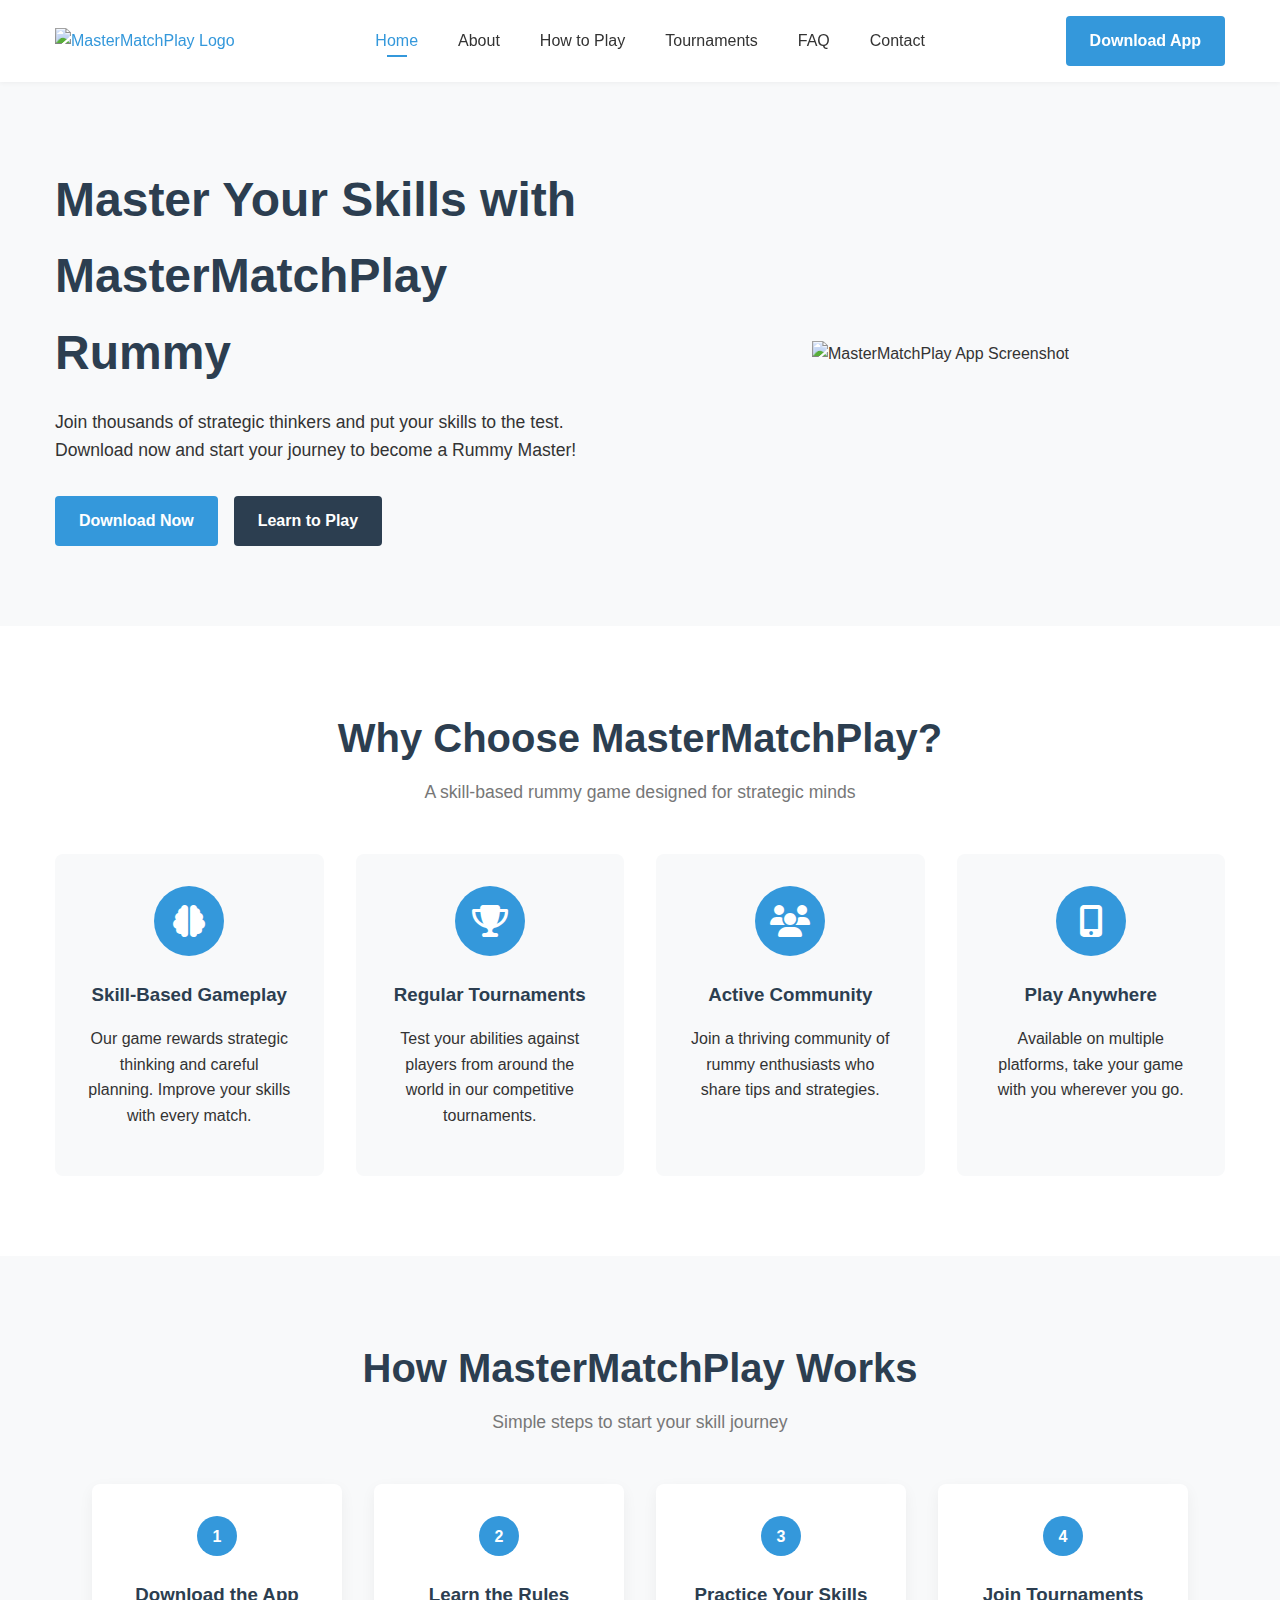
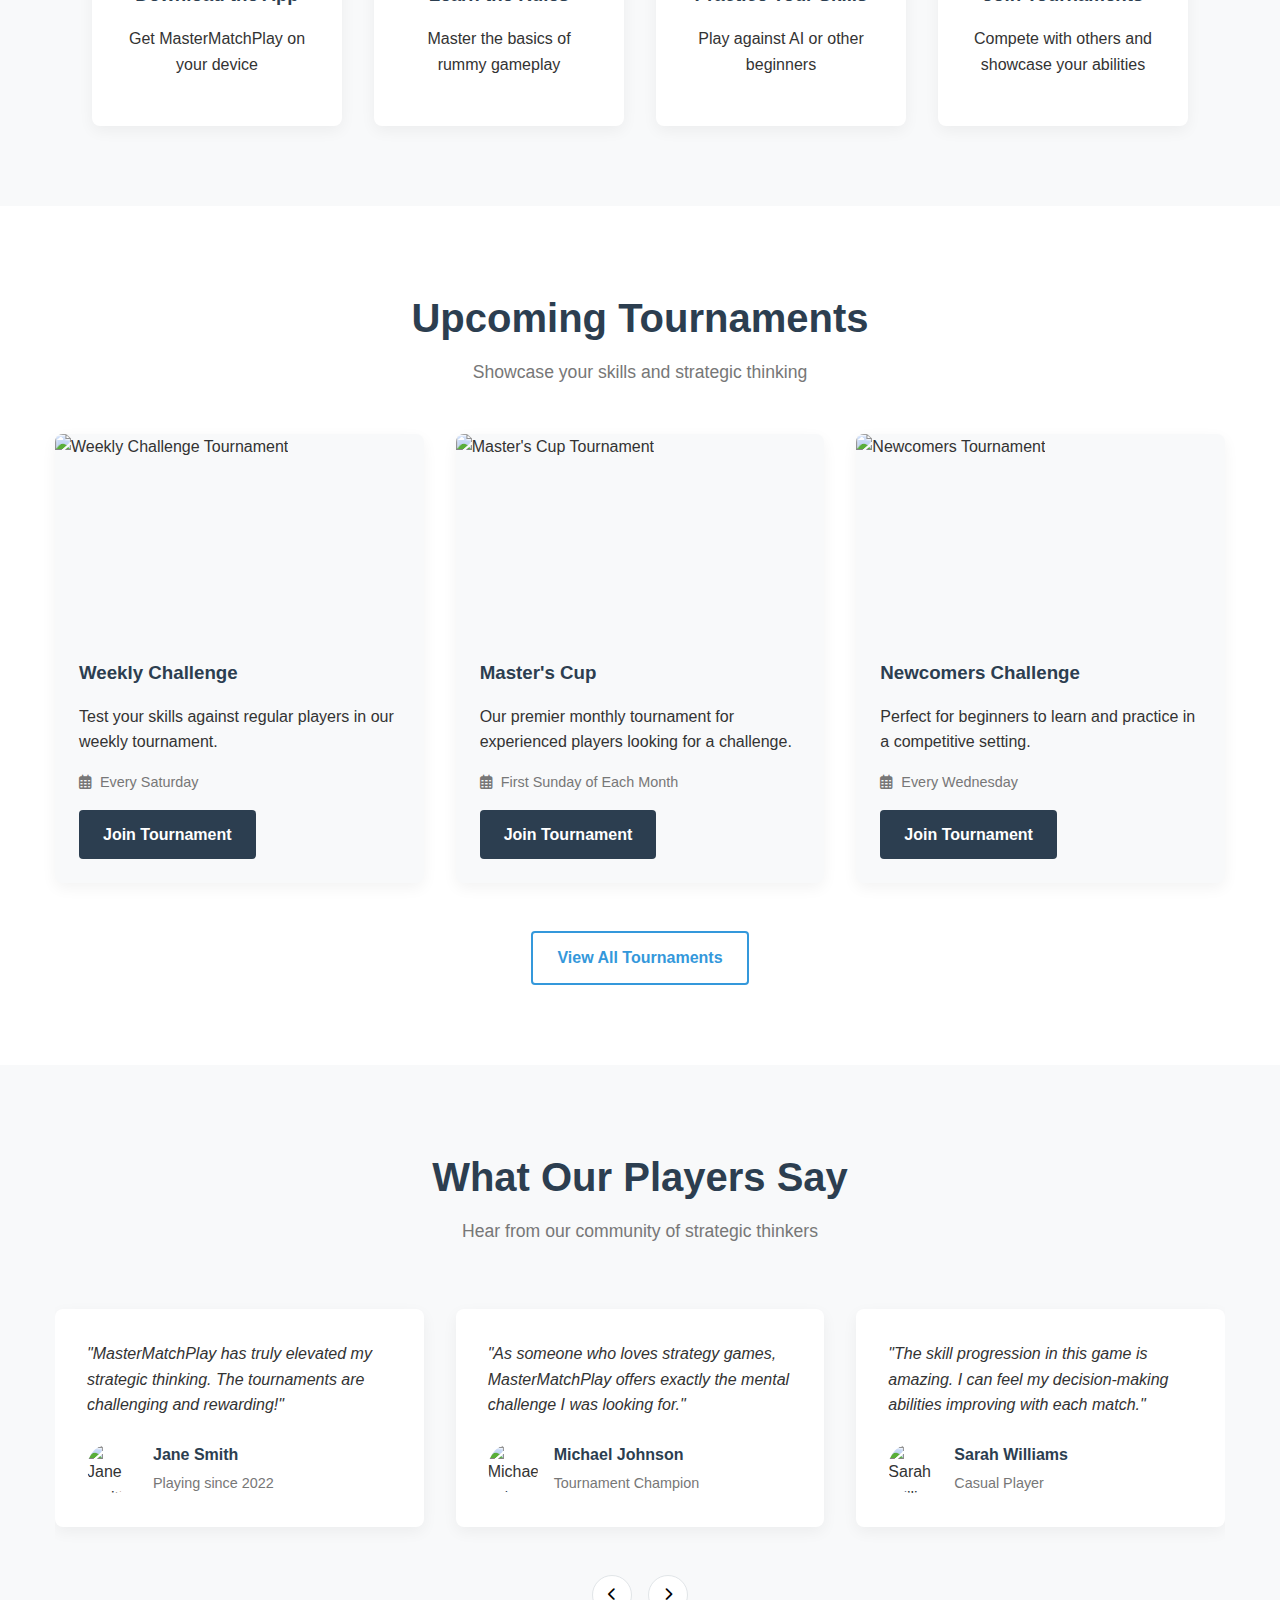
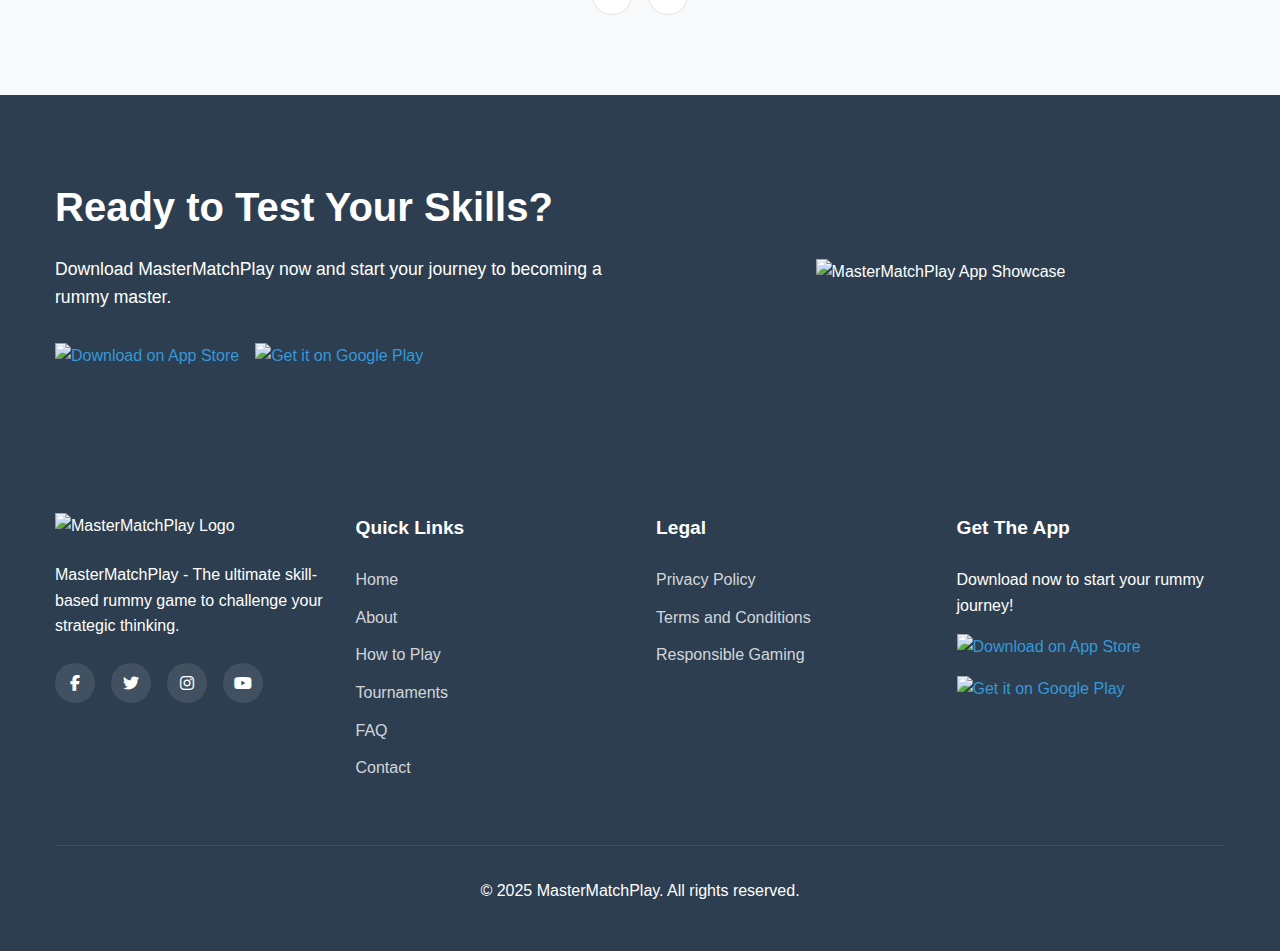
==== index.html @ 4ffb37c2 "sdsd" ====
<!DOCTYPE html>
<html lang="en">
<head>
    <meta charset="UTF-8">
    <meta name="viewport" content="width=device-width, initial-scale=1.0">
    <title>MasterMatchPlay Rummy - Home</title>
    <meta name="description" content="MasterMatchPlay - The ultimate skill-based rummy game. Download our app and test your strategic thinking skills!">
    <link rel="stylesheet" href="style.css">
    
    <link rel="stylesheet" href="https://cdnjs.cloudflare.com/ajax/libs/font-awesome/6.4.0/css/all.min.css">
    <!-- IMPORTANT: DO NOT REMOVE THIS SCRIPT TAG OR THIS VERY COMMENT! -->
    
</head>
<body>
    <header class="header">
        <div class="container">
            <div class="header-content">
                <div class="logo">
                    <a href="index.html">
                        <img src="images/logo.png" alt="MasterMatchPlay Logo">
                    </a>
                </div>
                <nav class="main-nav">
                    <ul class="nav-list">
                        <li class="nav-item"><a href="index.html" class="nav-link active">Home</a></li>
                        <li class="nav-item"><a href="about.html" class="nav-link">About</a></li>
                        <li class="nav-item"><a href="how-to-play.html" class="nav-link">How to Play</a></li>
                        <li class="nav-item"><a href="tournaments.html" class="nav-link">Tournaments</a></li>
                        <li class="nav-item"><a href="faq.html" class="nav-link">FAQ</a></li>
                        <li class="nav-item"><a href="contact.html" class="nav-link">Contact</a></li>
                    </ul>
                </nav>
                <div class="mobile-menu-toggle">
                    <span></span>
                    <span></span>
                    <span></span>
                </div>
                <div class="download-btn-wrapper">
                    <a href="#download" class="btn btn-primary">Download App</a>
                </div>
            </div>
        </div>
    </header>

    <main>
        <!-- Hero Section -->
        <section class="hero-section">
            <div class="container">
                <div class="hero-content">
                    <div class="hero-text">
                        <h1>Master Your Skills with MasterMatchPlay Rummy</h1>
                        <p>Join thousands of strategic thinkers and put your skills to the test. Download now and start your journey to become a Rummy Master!</p>
                        <div class="hero-btns">
                            <a href="#download" class="btn btn-primary">Download Now</a>
                            <a href="how-to-play.html" class="btn btn-secondary">Learn to Play</a>
                        </div>
                    </div>
                    <div class="hero-image">
                        <img src="images/hero-image.png" alt="MasterMatchPlay App Screenshot">
                    </div>
                </div>
            </div>
        </section>

        <!-- Features Section -->
        <section class="features-section">
            <div class="container">
                <div class="section-header">
                    <h2>Why Choose MasterMatchPlay?</h2>
                    <p>A skill-based rummy game designed for strategic minds</p>
                </div>
                <div class="features-grid">
                    <div class="feature-card">
                        <div class="feature-icon">
                            <i class="fas fa-brain"></i>
                        </div>
                        <h3>Skill-Based Gameplay</h3>
                        <p>Our game rewards strategic thinking and careful planning. Improve your skills with every match.</p>
                    </div>
                    <div class="feature-card">
                        <div class="feature-icon">
                            <i class="fas fa-trophy"></i>
                        </div>
                        <h3>Regular Tournaments</h3>
                        <p>Test your abilities against players from around the world in our competitive tournaments.</p>
                    </div>
                    <div class="feature-card">
                        <div class="feature-icon">
                            <i class="fas fa-users"></i>
                        </div>
                        <h3>Active Community</h3>
                        <p>Join a thriving community of rummy enthusiasts who share tips and strategies.</p>
                    </div>
                    <div class="feature-card">
                        <div class="feature-icon">
                            <i class="fas fa-mobile-alt"></i>
                        </div>
                        <h3>Play Anywhere</h3>
                        <p>Available on multiple platforms, take your game with you wherever you go.</p>
                    </div>
                </div>
            </div>
        </section>

        <!-- How It Works Section -->
        <section class="how-it-works-section">
            <div class="container">
                <div class="section-header">
                    <h2>How MasterMatchPlay Works</h2>
                    <p>Simple steps to start your skill journey</p>
                </div>
                <div class="steps-container">
                    <div class="step-card">
                        <div class="step-number">1</div>
                        <h3>Download the App</h3>
                        <p>Get MasterMatchPlay on your device</p>
                    </div>
                    <div class="step-card">
                        <div class="step-number">2</div>
                        <h3>Learn the Rules</h3>
                        <p>Master the basics of rummy gameplay</p>
                    </div>
                    <div class="step-card">
                        <div class="step-number">3</div>
                        <h3>Practice Your Skills</h3>
                        <p>Play against AI or other beginners</p>
                    </div>
                    <div class="step-card">
                        <div class="step-number">4</div>
                        <h3>Join Tournaments</h3>
                        <p>Compete with others and showcase your abilities</p>
                    </div>
                </div>
            </div>
        </section>

        <!-- Tournaments Section -->
        <section class="tournaments-section">
            <div class="container">
                <div class="section-header">
                    <h2>Upcoming Tournaments</h2>
                    <p>Showcase your skills and strategic thinking</p>
                </div>
                <div class="tournaments-grid">
                    <div class="tournament-card">
                        <div class="tournament-image">
                            <img src="images/tournament-1.jpg" alt="Weekly Challenge Tournament">
                        </div>
                        <div class="tournament-content">
                            <h3>Weekly Challenge</h3>
                            <p>Test your skills against regular players in our weekly tournament.</p>
                            <div class="tournament-details">
                                <div class="tournament-date">
                                    <i class="far fa-calendar-alt"></i>
                                    <span>Every Saturday</span>
                                </div>
                            </div>
                            <a href="tournaments.html" class="btn btn-secondary">Join Tournament</a>
                        </div>
                    </div>
                    <div class="tournament-card">
                        <div class="tournament-image">
                            <img src="images/tournament-2.jpg" alt="Master's Cup Tournament">
                        </div>
                        <div class="tournament-content">
                            <h3>Master's Cup</h3>
                            <p>Our premier monthly tournament for experienced players looking for a challenge.</p>
                            <div class="tournament-details">
                                <div class="tournament-date">
                                    <i class="far fa-calendar-alt"></i>
                                    <span>First Sunday of Each Month</span>
                                </div>
                            </div>
                            <a href="tournaments.html" class="btn btn-secondary">Join Tournament</a>
                        </div>
                    </div>
                    <div class="tournament-card">
                        <div class="tournament-image">
                            <img src="images/tournament-3.jpg" alt="Newcomers Tournament">
                        </div>
                        <div class="tournament-content">
                            <h3>Newcomers Challenge</h3>
                            <p>Perfect for beginners to learn and practice in a competitive setting.</p>
                            <div class="tournament-details">
                                <div class="tournament-date">
                                    <i class="far fa-calendar-alt"></i>
                                    <span>Every Wednesday</span>
                                </div>
                            </div>
                            <a href="tournaments.html" class="btn btn-secondary">Join Tournament</a>
                        </div>
                    </div>
                </div>
                <div class="view-all-container">
                    <a href="tournaments.html" class="btn btn-outline">View All Tournaments</a>
                </div>
            </div>
        </section>

        <!-- Testimonials Section -->
        <section class="testimonials-section">
            <div class="container">
                <div class="section-header">
                    <h2>What Our Players Say</h2>
                    <p>Hear from our community of strategic thinkers</p>
                </div>
                <div class="testimonials-slider">
                    <div class="testimonial-card">
                        <div class="testimonial-content">
                            <p>"MasterMatchPlay has truly elevated my strategic thinking. The tournaments are challenging and rewarding!"</p>
                        </div>
                        <div class="testimonial-author">
                            <div class="author-avatar">
                                <img src="images/testimonial-1.jpg" alt="Jane Smith">
                            </div>
                            <div class="author-info">
                                <h4>Jane Smith</h4>
                                <p>Playing since 2022</p>
                            </div>
                        </div>
                    </div>
                    <div class="testimonial-card">
                        <div class="testimonial-content">
                            <p>"As someone who loves strategy games, MasterMatchPlay offers exactly the mental challenge I was looking for."</p>
                        </div>
                        <div class="testimonial-author">
                            <div class="author-avatar">
                                <img src="images/testimonial-2.jpg" alt="Michael Johnson">
                            </div>
                            <div class="author-info">
                                <h4>Michael Johnson</h4>
                                <p>Tournament Champion</p>
                            </div>
                        </div>
                    </div>
                    <div class="testimonial-card">
                        <div class="testimonial-content">
                            <p>"The skill progression in this game is amazing. I can feel my decision-making abilities improving with each match."</p>
                        </div>
                        <div class="testimonial-author">
                            <div class="author-avatar">
                                <img src="images/testimonial-3.jpg" alt="Sarah Williams">
                            </div>
                            <div class="author-info">
                                <h4>Sarah Williams</h4>
                                <p>Casual Player</p>
                            </div>
                        </div>
                    </div>
                </div>
                <div class="testimonial-controls">
                    <button class="testimonial-prev" aria-label="Previous testimonial">
                        <i class="fas fa-chevron-left"></i>
                    </button>
                    <button class="testimonial-next" aria-label="Next testimonial">
                        <i class="fas fa-chevron-right"></i>
                    </button>
                </div>
            </div>
        </section>

        <!-- Download Section -->
        <section class="download-section" id="download">
            <div class="container">
                <div class="download-content">
                    <div class="download-text">
                        <h2>Ready to Test Your Skills?</h2>
                        <p>Download MasterMatchPlay now and start your journey to becoming a rummy master.</p>
                        <div class="app-buttons">
                            <a href="#" class="app-btn">
                                <img src="images/app-store.png" alt="Download on App Store">
                            </a>
                            <a href="#" class="app-btn">
                                <img src="images/google-play.png" alt="Get it on Google Play">
                            </a>
                        </div>
                    </div>
                    <div class="download-image">
                        <img src="images/app-showcase.png" alt="MasterMatchPlay App Showcase">
                    </div>
                </div>
            </div>
        </section>
    </main>

    <footer class="footer">
        <div class="container">
            <div class="footer-content">
                <div class="footer-column">
                    <div class="footer-logo">
                        <img src="images/logo-light.png" alt="MasterMatchPlay Logo">
                    </div>
                    <p>MasterMatchPlay - The ultimate skill-based rummy game to challenge your strategic thinking.</p>
                    <div class="social-icons">
                        <a href="#" class="social-icon"><i class="fab fa-facebook-f"></i></a>
                        <a href="#" class="social-icon"><i class="fab fa-twitter"></i></a>
                        <a href="#" class="social-icon"><i class="fab fa-instagram"></i></a>
                        <a href="#" class="social-icon"><i class="fab fa-youtube"></i></a>
                    </div>
                </div>
                <div class="footer-column">
                    <h3>Quick Links</h3>
                    <ul class="footer-links">
                        <li><a href="index.html">Home</a></li>
                        <li><a href="about.html">About</a></li>
                        <li><a href="how-to-play.html">How to Play</a></li>
                        <li><a href="tournaments.html">Tournaments</a></li>
                        <li><a href="faq.html">FAQ</a></li>
                        <li><a href="contact.html">Contact</a></li>
                    </ul>
                </div>
                <div class="footer-column">
                    <h3>Legal</h3>
                    <ul class="footer-links">
                        <li><a href="privacy-policy.html">Privacy Policy</a></li>
                        <li><a href="terms-conditions.html">Terms and Conditions</a></li>
                        <li><a href="responsible-gaming.html">Responsible Gaming</a></li>
                    </ul>
                </div>
                <div class="footer-column">
                    <h3>Get The App</h3>
                    <p>Download now to start your rummy journey!</p>
                    <div class="app-buttons">
                        <a href="#" class="app-btn">
                            <img src="images/app-store.png" alt="Download on App Store">
                        </a>
                        <a href="#" class="app-btn">
                            <img src="images/google-play.png" alt="Get it on Google Play">
                        </a>
                    </div>
                </div>
            </div>
            <div class="footer-bottom">
                <p>&copy; 2025 MasterMatchPlay. All rights reserved.</p>
            </div>
        </div>
    </footer>

    <script src="script.js"></script>
</body>
</html>
---- style.css ----
/* Reset and Base Styles */
* {
    margin: 0;
    padding: 0;
    box-sizing: border-box;
}

:root {
    --background: 0 0% 100%;
    --foreground: 222.2 84% 4.9%;
    --card: 0 0% 100%;
    --card-foreground: 222.2 84% 4.9%;
    --popover: 0 0% 100%;
    --popover-foreground: 222.2 84% 4.9%;
    --primary: 222.2 47.4% 11.2%;
    --primary-foreground: 210 40% 98%;
    --secondary: 210 40% 96.1%;
    --secondary-foreground: 222.2 47.4% 11.2%;
    --muted: 210 40% 96.1%;
    --muted-foreground: 215.4 16.3% 46.9%;
    --accent: 210 40% 96.1%;
    --accent-foreground: 222.2 47.4% 11.2%;
    --destructive: 0 84.2% 60.2%;
    --destructive-foreground: 210 40% 98%;
    --border: 214.3 31.8% 91.4%;
    --input: 214.3 31.8% 91.4%;
    --ring: 222.2 84% 4.9%;
    --radius: 0.5rem;
    --sidebar-background: 0 0% 98%;
    --sidebar-foreground: 240 5.3% 26.1%;
    --sidebar-primary: 240 5.9% 10%;
    --sidebar-primary-foreground: 0 0% 98%;
    --sidebar-accent: 240 4.8% 95.9%;
    --sidebar-accent-foreground: 240 5.9% 10%;
    --sidebar-border: 220 13% 91%;
    --sidebar-ring: 217.2 91.2% 59.8%;

    /* Custom Colors */
    --primary-color: #2C3E50;
    --secondary-color: #3498DB;
    --accent-color: #E74C3C;
    --text-color: #333333;
    --light-text: #777777;
    --bg-color: #FFFFFF;
    --light-bg: #F8F9FA;
    --border-color: #E1E5E8;
}

body {
    font-family: 'Open Sans', sans-serif;
    color: var(--text-color);
    line-height: 1.6;
    background-color: var(--bg-color);
}

h1, h2, h3, h4, h5, h6 {
    font-family: 'Montserrat', sans-serif;
    font-weight: 600;
    color: var(--primary-color);
    margin-bottom: 1rem;
}

p {
    margin-bottom: 1rem;
}

a {
    color: var(--secondary-color);
    text-decoration: none;
    transition: color 0.3s ease;
}

a:hover {
    color: var(--accent-color);
}

img {
    max-width: 100%;
    height: auto;
}

ul, ol {
    margin-bottom: 1rem;
    padding-left: 1.5rem;
}

/* Layout and Containers */
.container {
    width: 100%;
    max-width: 1200px;
    margin: 0 auto;
    padding: 0 15px;
}

.section-header {
    text-align: center;
    margin-bottom: 3rem;
}

.section-header h2 {
    font-size: 2.5rem;
    margin-bottom: 0.5rem;
}

.section-header p {
    font-size: 1.1rem;
    color: var(--light-text);
}

.text-left {
    text-align: left;
}

/* Two Column Layout */
.two-column-layout {
    display: flex;
    flex-wrap: wrap;
    align-items: center;
    gap: 2rem;
}

.column-content {
    flex: 1;
    min-width: 300px;
}

.column-image {
    flex: 1;
    min-width: 300px;
}

.reverse-mobile {
    flex-direction: row;
}

/* Header Styles */
.header {
    background-color: var(--bg-color);
    box-shadow: 0 1px 5px rgba(0, 0, 0, 0.05);
    position: sticky;
    top: 0;
    z-index: 100;
    padding: 1rem 0;
}

.header-content {
    display: flex;
    align-items: center;
    justify-content: space-between;
}

.logo img {
    height: 40px;
}

.main-nav {
    display: flex;
}

.nav-list {
    display: flex;
    list-style: none;
    padding: 0;
    margin: 0;
}

.nav-item {
    margin: 0 0.75rem;
}

.nav-link {
    color: var(--text-color);
    font-weight: 500;
    padding: 0.5rem;
    position: relative;
}

.nav-link.active, .nav-link:hover {
    color: var(--secondary-color);
}

.nav-link.active::after, .nav-link:hover::after {
    content: '';
    position: absolute;
    bottom: 0;
    left: 50%;
    transform: translateX(-50%);
    width: 20px;
    height: 2px;
    background-color: var(--secondary-color);
}

/* Mobile Menu Toggle */
.mobile-menu-toggle {
    display: none;
    flex-direction: column;
    justify-content: space-between;
    width: 30px;
    height: 20px;
    cursor: pointer;
}

.mobile-menu-toggle span {
    display: block;
    height: 3px;
    width: 100%;
    background-color: var(--primary-color);
    transition: all 0.3s ease;
}

.mobile-nav {
    display: none;
    position: fixed;
    top: 70px;
    left: 0;
    width: 100%;
    background-color: var(--bg-color);
    box-shadow: 0 5px 10px rgba(0, 0, 0, 0.1);
    padding: 1.5rem;
    z-index: 99;
    transform: translateY(-100%);
    transition: transform 0.3s ease;
}

.mobile-nav.active {
    transform: translateY(0);
    display: block;
}

.mobile-nav .nav-list {
    flex-direction: column;
    margin-bottom: 1.5rem;
}

.mobile-nav .nav-item {
    margin: 0.5rem 0;
}

/* Button Styles */
.btn {
    display: inline-block;
    padding: 0.75rem 1.5rem;
    border-radius: 4px;
    font-weight: 600;
    text-align: center;
    cursor: pointer;
    transition: all 0.3s ease;
    border: none;
}

.btn-primary {
    background-color: var(--secondary-color);
    color: white;
}

.btn-primary:hover {
    background-color: #2980B9;
    color: white;
}

.btn-secondary {
    background-color: var(--primary-color);
    color: white;
}

.btn-secondary:hover {
    background-color: #1E2B38;
    color: white;
}

.btn-outline {
    background-color: transparent;
    border: 2px solid var(--secondary-color);
    color: var(--secondary-color);
}

.btn-outline:hover {
    background-color: var(--secondary-color);
    color: white;
}

/* Hero Section */
.hero-section, .page-header {
    background-color: var(--light-bg);
    padding: 5rem 0;
}

.page-header {
    text-align: center;
    padding: 3rem 0;
}

.page-header h1 {
    font-size: 3rem;
    margin-bottom: 0.5rem;
}

.hero-content {
    display: flex;
    flex-wrap: wrap;
    align-items: center;
    gap: 2rem;
}

.hero-text {
    flex: 1;
    min-width: 300px;
}

.hero-text h1 {
    font-size: 3rem;
    margin-bottom: 1rem;
}

.hero-text p {
    font-size: 1.1rem;
    margin-bottom: 2rem;
}

.hero-image {
    flex: 1;
    min-width: 300px;
    text-align: center;
}

.hero-btns {
    display: flex;
    gap: 1rem;
    flex-wrap: wrap;
}

/* Features Section */
.features-section {
    padding: 5rem 0;
    background-color: var(--bg-color);
}

.features-grid {
    display: grid;
    grid-template-columns: repeat(auto-fit, minmax(250px, 1fr));
    gap: 2rem;
}

.feature-card {
    background-color: var(--light-bg);
    border-radius: 8px;
    padding: 2rem;
    text-align: center;
    transition: transform 0.3s ease, box-shadow 0.3s ease;
}

.feature-card:hover {
    transform: translateY(-5px);
    box-shadow: 0 10px 20px rgba(0, 0, 0, 0.05);
}

.feature-icon {
    width: 70px;
    height: 70px;
    border-radius: 50%;
    background-color: var(--secondary-color);
    display: flex;
    align-items: center;
    justify-content: center;
    margin: 0 auto 1.5rem;
}

.feature-icon i {
    color: white;
    font-size: 2rem;
}

.feature-card h3 {
    margin-bottom: 1rem;
}

/* How It Works Section */
.how-it-works-section {
    padding: 5rem 0;
    background-color: var(--light-bg);
}

.steps-container {
    display: flex;
    flex-wrap: wrap;
    justify-content: center;
    gap: 2rem;
}

.step-card {
    background-color: var(--bg-color);
    border-radius: 8px;
    padding: 2rem;
    text-align: center;
    flex: 1;
    min-width: 200px;
    max-width: 250px;
    box-shadow: 0 5px 15px rgba(0, 0, 0, 0.05);
    position: relative;
}

.step-number {
    width: 40px;
    height: 40px;
    border-radius: 50%;
    background-color: var(--secondary-color);
    color: white;
    display: flex;
    align-items: center;
    justify-content: center;
    font-weight: 600;
    margin: 0 auto 1.5rem;
}

/* Tournaments Section */
.tournaments-section {
    padding: 5rem 0;
    background-color: var(--bg-color);
}

.tournaments-grid {
    display: grid;
    grid-template-columns: repeat(auto-fit, minmax(300px, 1fr));
    gap: 2rem;
}

.tournament-card {
    background-color: var(--light-bg);
    border-radius: 8px;
    overflow: hidden;
    box-shadow: 0 5px 15px rgba(0, 0, 0, 0.05);
    transition: transform 0.3s ease;
}

.tournament-card:hover {
    transform: translateY(-5px);
}

.tournament-image {
    height: 200px;
    overflow: hidden;
}

.tournament-image img {
    width: 100%;
    height: 100%;
    object-fit: cover;
    transition: transform 0.3s ease;
}

.tournament-card:hover .tournament-image img {
    transform: scale(1.05);
}

.tournament-content {
    padding: 1.5rem;
}

.tournament-details {
    display: flex;
    justify-content: space-between;
    margin: 1rem 0;
    font-size: 0.9rem;
    color: var(--light-text);
}

.tournament-date {
    display: flex;
    align-items: center;
    gap: 0.5rem;
}

.view-all-container {
    text-align: center;
    margin-top: 3rem;
}

/* Testimonials Section */
.testimonials-section {
    padding: 5rem 0;
    background-color: var(--light-bg);
}

.testimonials-slider {
    display: flex;
    overflow-x: auto;
    scroll-snap-type: x mandatory;
    scroll-behavior: smooth;
    -webkit-overflow-scrolling: touch;
    scrollbar-width: none; /* Firefox */
    gap: 2rem;
    padding: 1rem 0;
    margin-bottom: 2rem;
}

.testimonials-slider::-webkit-scrollbar {
    display: none; /* Chrome, Safari, Opera */
}

.testimonial-card {
    flex: 0 0 auto;
    width: calc(33.333% - 1.333rem);
    scroll-snap-align: start;
    background-color: var(--bg-color);
    border-radius: 8px;
    padding: 2rem;
    box-shadow: 0 5px 15px rgba(0, 0, 0, 0.05);
}

.testimonial-content {
    margin-bottom: 1.5rem;
    font-style: italic;
}

.testimonial-author {
    display: flex;
    align-items: center;
    gap: 1rem;
}

.author-avatar {
    width: 50px;
    height: 50px;
    border-radius: 50%;
    overflow: hidden;
}

.author-avatar img {
    width: 100%;
    height: 100%;
    object-fit: cover;
}

.author-info h4 {
    margin-bottom: 0.25rem;
}

.author-info p {
    font-size: 0.9rem;
    color: var(--light-text);
    margin: 0;
}

.testimonial-controls {
    display: flex;
    justify-content: center;
    gap: 1rem;
}

.testimonial-prev, .testimonial-next {
    width: 40px;
    height: 40px;
    border-radius: 50%;
    background-color: var(--bg-color);
    border: 1px solid var(--border-color);
    display: flex;
    align-items: center;
    justify-content: center;
    cursor: pointer;
    transition: all 0.3s ease;
}

.testimonial-prev:hover, .testimonial-next:hover {
    background-color: var(--secondary-color);
    border-color: var(--secondary-color);
    color: white;
}

/* Download Section */
.download-section {
    padding: 5rem 0;
    background-color: var(--primary-color);
    color: white;
}

.download-content {
    display: flex;
    flex-wrap: wrap;
    align-items: center;
    gap: 2rem;
}

.download-text {
    flex: 1;
    min-width: 300px;
}

.download-text h2 {
    color: white;
    font-size: 2.5rem;
    margin-bottom: 1rem;
}

.download-text p {
    font-size: 1.1rem;
    margin-bottom: 2rem;
}

.download-image {
    flex: 1;
    min-width: 300px;
    text-align: center;
}

.app-buttons {
    display: flex;
    gap: 1rem;
    flex-wrap: wrap;
}

.app-btn {
    display: inline-block;
    transition: opacity 0.3s ease;
}

.app-btn:hover {
    opacity: 0.9;
}

.app-btn img {
    height: 50px;
}

/* Footer Styles */
.footer {
    background-color: var(--primary-color);
    color: white;
    padding: 4rem 0 2rem;
}

.footer-content {
    display: flex;
    flex-wrap: wrap;
    gap: 2rem;
    margin-bottom: 3rem;
}

.footer-column {
    flex: 1;
    min-width: 200px;
}

.footer-logo {
    margin-bottom: 1.5rem;
}

.footer-logo img {
    height: 40px;
}

.footer h3 {
    color: white;
    margin-bottom: 1.5rem;
    font-size: 1.2rem;
}

.footer-links {
    list-style: none;
    padding: 0;
}

.footer-links li {
    margin-bottom: 0.75rem;
}

.footer-links a {
    color: rgba(255, 255, 255, 0.8);
    transition: color 0.3s ease;
}

.footer-links a:hover {
    color: white;
}

.social-icons {
    display: flex;
    gap: 1rem;
    margin-top: 1.5rem;
}

.social-icon {
    width: 40px;
    height: 40px;
    border-radius: 50%;
    background-color: rgba(255, 255, 255, 0.1);
    display: flex;
    align-items: center;
    justify-content: center;
    color: white;
    transition: background-color 0.3s ease;
}

.social-icon:hover {
    background-color: var(--secondary-color);
    color: white;
}

.footer-bottom {
    text-align: center;
    padding-top: 2rem;
    border-top: 1px solid rgba(255, 255, 255, 0.1);
}

/* About Page Styles */
.story-section {
    padding: 5rem 0;
    background-color: var(--bg-color);
}

.mission-section {
    padding: 5rem 0;
    background-color: var(--light-bg);
}

.values-container {
    display: grid;
    grid-template-columns: repeat(auto-fit, minmax(250px, 1fr));
    gap: 2rem;
}

.value-card {
    background-color: var(--bg-color);
    border-radius: 8px;
    padding: 2rem;
    text-align: center;
    box-shadow: 0 5px 15px rgba(0, 0, 0, 0.05);
}

.value-icon {
    width: 70px;
    height: 70px;
    border-radius: 50%;
    background-color: var(--secondary-color);
    display: flex;
    align-items: center;
    justify-content: center;
    margin: 0 auto 1.5rem;
}

.value-icon i {
    color: white;
    font-size: 2rem;
}

.team-section {
    padding: 5rem 0;
    background-color: var(--bg-color);
}

.team-grid {
    display: grid;
    grid-template-columns: repeat(auto-fit, minmax(250px, 1fr));
    gap: 2rem;
}

.team-card {
    background-color: var(--light-bg);
    border-radius: 8px;
    overflow: hidden;
    box-shadow: 0 5px 15px rgba(0, 0, 0, 0.05);
}

.team-image {
    height: 250px;
    overflow: hidden;
}

.team-image img {
    width: 100%;
    height: 100%;
    object-fit: cover;
}

.team-info {
    padding: 1.5rem;
    text-align: center;
}

.team-role {
    color: var(--secondary-color);
    font-weight: 600;
    margin-bottom: 0.5rem;
}

.achievements-section {
    padding: 5rem 0;
    background-color: var(--light-bg);
}

.timeline {
    position: relative;
    max-width: 800px;
    margin: 0 auto;
}

.timeline::after {
    content: '';
    position: absolute;
    width: 2px;
    background-color: var(--border-color);
    top: 0;
    bottom: 0;
    left: 50%;
    transform: translateX(-50%);
}

.timeline-item {
    padding: 10px 40px;
    position: relative;
    background-color: inherit;
    width: 50%;
}

.timeline-item:nth-child(odd) {
    left: 0;
}

.timeline-item:nth-child(even) {
    left: 50%;
}

.timeline-date {
    position: absolute;
    width: 80px;
    height: 40px;
    background-color: var(--secondary-color);
    top: 20px;
    border-radius: 20px;
    display: flex;
    align-items: center;
    justify-content: center;
    color: white;
    font-weight: 600;
}

.timeline-item:nth-child(odd) .timeline-date {
    right: -40px;
}

.timeline-item:nth-child(even) .timeline-date {
    left: -40px;
}

.timeline-content {
    padding: 20px 30px;
    background-color: var(--bg-color);
    border-radius: 8px;
    box-shadow: 0 5px 15px rgba(0, 0, 0, 0.05);
}

/* Contact Page Styles */
.contact-info-section {
    padding: 5rem 0;
    background-color: var(--bg-color);
}

.contact-grid {
    display: grid;
    grid-template-columns: repeat(auto-fit, minmax(250px, 1fr));
    gap: 2rem;
}

.contact-card {
    background-color: var(--light-bg);
    border-radius: 8px;
    padding: 2rem;
    text-align: center;
    box-shadow: 0 5px 15px rgba(0, 0, 0, 0.05);
    transition: transform 0.3s ease;
}

.contact-card:hover {
    transform: translateY(-5px);
}

.contact-icon {
    width: 70px;
    height: 70px;
    border-radius: 50%;
    background-color: var(--secondary-color);
    display: flex;
    align-items: center;
    justify-content: center;
    margin: 0 auto 1.5rem;
}

.contact-icon i {
    color: white;
    font-size: 2rem;
}

.contact-link {
    display: inline-block;
    margin-top: 1rem;
    color: var(--secondary-color);
    font-weight: 600;
}

.social-links {
    display: flex;
    justify-content: center;
    gap: 1rem;
    margin-top: 1rem;
}

.social-link {
    width: 40px;
    height: 40px;
    border-radius: 50%;
    background-color: var(--light-bg);
    display: flex;
    align-items: center;
    justify-content: center;
    color: var(--secondary-color);
    transition: all 0.3s ease;
}

.social-link:hover {
    background-color: var(--secondary-color);
    color: white;
}

.contact-form-section {
    padding: 5rem 0;
    background-color: var(--light-bg);
}

.contact-form {
    margin-top: 2rem;
}

.form-group {
    margin-bottom: 1.5rem;
}

.form-group label {
    display: block;
    margin-bottom: 0.5rem;
    font-weight: 500;
}

.form-group input,
.form-group select,
.form-group textarea {
    width: 100%;
    padding: 0.75rem;
    border: 1px solid var(--border-color);
    border-radius: 4px;
    font-family: 'Open Sans', sans-serif;
    transition: border-color 0.3s ease;
}

.form-group input:focus,
.form-group select:focus,
.form-group textarea:focus {
    border-color: var(--secondary-color);
    outline: none;
}

.form-group .error {
    border-color: var(--accent-color);
}

.checkbox-container {
    display: flex;
    align-items: center;
    gap: 0.5rem;
    cursor: pointer;
}

.checkbox-container input {
    width: auto;
}

.contact-image-container {
    position: relative;
    border-radius: 8px;
    overflow: hidden;
    height: 100%;
    min-height: 400px;
}

.contact-image-container img {
    width: 100%;
    height: 100%;
    object-fit: cover;
}

.contact-card-overlay {
    position: absolute;
    bottom: 0;
    left: 0;
    right: 0;
    background-color: rgba(44, 62, 80, 0.9);
    padding: 2rem;
    color: white;
}

.overlay-content h3 {
    color: white;
    margin-bottom: 1rem;
}

.contact-features {
    list-style: none;
    padding: 0;
    margin-top: 1.5rem;
}

.contact-features li {
    display: flex;
    align-items: center;
    gap: 0.5rem;
    margin-bottom: 0.75rem;
}

.contact-features li i {
    color: var(--secondary-color);
}

.faq-preview-section {
    padding: 5rem 0;
    background-color: var(--bg-color);
}

.faq-preview-grid {
    display: grid;
    grid-template-columns: repeat(auto-fit, minmax(250px, 1fr));
    gap: 2rem;
}

.faq-preview-item {
    background-color: var(--light-bg);
    border-radius: 8px;
    padding: 2rem;
    box-shadow: 0 5px 15px rgba(0, 0, 0, 0.05);
}

.faq-preview-item h3 {
    margin-bottom: 1rem;
}

.read-more {
    display: inline-flex;
    align-items: center;
    gap: 0.5rem;
    margin-top: 1rem;
    font-weight: 600;
}

.feedback-section {
    padding: 5rem 0;
    background-color: var(--light-bg);
}

.feedback-container {
    max-width: 800px;
    margin: 0 auto;
    text-align: center;
}

.feedback-text {
    margin-bottom: 2rem;
}

/* How to Play Page Styles */
.intro-section {
    padding: 5rem 0;
    background-color: var(--bg-color);
}

.rules-section {
    padding: 5rem 0;
    background-color: var(--light-bg);
}

.rules-container {
    display: grid;
    grid-template-columns: repeat(auto-fit, minmax(250px, 1fr));
    gap: 2rem;
}

.rule-card {
    background-color: var(--bg-color);
    border-radius: 8px;
    padding: 2rem;
    box-shadow: 0 5px 15px rgba(0, 0, 0, 0.05);
    display: flex;
    align-items: flex-start;
    gap: 1.5rem;
}

.rule-number {
    font-size: 2.5rem;
    font-weight: 700;
    color: var(--secondary-color);
    line-height: 1;
}

.rule-content {
    flex: 1;
}

.gameplay-section {
    padding: 5rem 0;
    background-color: var(--bg-color);
}

.gameplay-flow {
    max-width: 800px;
    margin: 0 auto;
}

.flow-step {
    display: flex;
    align-items: flex-start;
    gap: 1.5rem;
    margin-bottom: 2.5rem;
    position: relative;
}

.flow-step:not(:last-child)::after {
    content: '';
    position: absolute;
    top: 60px;
    left: 20px;
    height: calc(100% + 10px);
    width: 2px;
    background-color: var(--border-color);
}

.step-icon {
    width: 40px;
    height: 40px;
    border-radius: 50%;
    background-color: var(--secondary-color);
    display: flex;
    align-items: center;
    justify-content: center;
    z-index: 1;
}

.step-icon i {
    color: white;
}

.step-content {
    flex: 1;
}

.strategy-section {
    padding: 5rem 0;
    background-color: var(--light-bg);
}

.strategy-grid {
    display: grid;
    grid-template-columns: repeat(auto-fit, minmax(250px, 1fr));
    gap: 2rem;
}

.strategy-card {
    background-color: var(--bg-color);
    border-radius: 8px;
    padding: 2rem;
    text-align: center;
    box-shadow: 0 5px 15px rgba(0, 0, 0, 0.05);
}

.strategy-icon {
    width: 70px;
    height: 70px;
    border-radius: 50%;
    background-color: var(--secondary-color);
    display: flex;
    align-items: center;
    justify-content: center;
    margin: 0 auto 1.5rem;
}

.strategy-icon i {
    color: white;
    font-size: 2rem;
}

.practice-section {
    padding: 5rem 0;
    background-color: var(--bg-color);
}

.check-list {
    list-style: none;
    padding: 0;
    margin-bottom: 2rem;
}

.check-list li {
    position: relative;
    padding-left: 2rem;
    margin-bottom: 0.75rem;
}

.check-list li::before {
    content: '\f00c';
    font-family: 'Font Awesome 5 Free';
    font-weight: 900;
    position: absolute;
    left: 0;
    color: var(--secondary-color);
}

.video-tutorials-section {
    padding: 5rem 0;
    background-color: var(--light-bg);
}

.video-grid {
    display: grid;
    grid-template-columns: repeat(auto-fit, minmax(300px, 1fr));
    gap: 2rem;
}

.video-card {
    background-color: var(--bg-color);
    border-radius: 8px;
    overflow: hidden;
    box-shadow: 0 5px 15px rgba(0, 0, 0, 0.05);
}

.video-thumbnail {
    position: relative;
    height: 200px;
    overflow: hidden;
    cursor: pointer;
}

.video-thumbnail img {
    width: 100%;
    height: 100%;
    object-fit: cover;
    transition: transform 0.3s ease;
}

.video-card:hover .video-thumbnail img {
    transform: scale(1.05);
}

.play-button {
    position: absolute;
    top: 50%;
    left: 50%;
    transform: translate(-50%, -50%);
    width: 60px;
    height: 60px;
    background-color: rgba(0, 0, 0, 0.7);
    border-radius: 50%;
    display: flex;
    align-items: center;
    justify-content: center;
    color: white;
    font-size: 1.5rem;
    transition: background-color 0.3s ease;
}

.video-thumbnail:hover .play-button {
    background-color: var(--secondary-color);
}

.video-card h3 {
    padding: 1.5rem 1.5rem 0.5rem;
}

.video-card p {
    padding: 0 1.5rem 1.5rem;
    margin: 0;
}

/* FAQ Page Styles */
.faq-section {
    padding: 5rem 0;
    background-color: var(--bg-color);
}

.faq-search {
    max-width: 600px;
    margin: 0 auto 3rem;
    position: relative;
}

.faq-search input {
    width: 100%;
    padding: 1rem 1.5rem;
    border: 1px solid var(--border-color);
    border-radius: 30px;
    font-family: 'Open Sans', sans-serif;
    font-size: 1rem;
}

.faq-search input:focus {
    outline: none;
    border-color: var(--secondary-color);
}

.faq-search-icon {
    position: absolute;
    right: 1.5rem;
    top: 50%;
    transform: translateY(-50%);
    color: var(--light-text);
}

.faq-categories {
    display: flex;
    justify-content: center;
    flex-wrap: wrap;
    gap: 1rem;
    margin-bottom: 3rem;
}

.category-btn {
    padding: 0.5rem 1.5rem;
    background-color: var(--light-bg);
    border: 1px solid var(--border-color);
    border-radius: 30px;
    cursor: pointer;
    transition: all 0.3s ease;
}

.category-btn.active, .category-btn:hover {
    background-color: var(--secondary-color);
    color: white;
    border-color: var(--secondary-color);
}

.faq-item {
    margin-bottom: 1.5rem;
    border: 1px solid var(--border-color);
    border-radius: 8px;
    overflow: hidden;
}

.faq-question {
    padding: 1.5rem;
    background-color: var(--light-bg);
    cursor: pointer;
    display: flex;
    justify-content: space-between;
    align-items: center;
}

.faq-question h3 {
    margin: 0;
    font-size: 1.1rem;
}

.faq-question i {
    transition: transform 0.3s ease;
}

.faq-item.active .faq-question i {
    transform: rotate(180deg);
}

.faq-answer {
    padding: 0 1.5rem;
    max-height: 0;
    overflow: hidden;
    transition: all 0.3s ease;
}

.faq-item.active .faq-answer {
    padding: 0 1.5rem 1.5rem;
    max-height: 1000px;
}

/* Legal Pages Styles */
.legal-section {
    padding: 5rem 0;
    background-color: var(--bg-color);
}

.legal-container {
    display: flex;
    gap: 3rem;
    align-items: flex-start;
}

.legal-toc {
    flex: 0 0 250px;
    position: sticky;
    top: 100px;
    background-color: var(--light-bg);
    border-radius: 8px;
    padding: 1.5rem;
    box-shadow: 0 5px 15px rgba(0, 0, 0, 0.05);
}

.legal-toc h2 {
    font-size: 1.5rem;
    margin-bottom: 1.5rem;
}

.toc-list {
    list-style: none;
    padding: 0;
}

.toc-list li {
    margin-bottom: 0.75rem;
}

.toc-list a {
    color: var(--text-color);
    transition: color 0.3s ease;
}

.toc-list a:hover {
    color: var(--secondary-color);
}

.legal-content {
    flex: 1;
}

.legal-section-content {
    margin-bottom: 3rem;
}

.legal-section-content h2 {
    font-size: 2rem;
    margin-bottom: 1.5rem;
    padding-bottom: 0.5rem;
    border-bottom: 1px solid var(--border-color);
}

.legal-section-content h3 {
    font-size: 1.3rem;
    margin: 2rem 0 1rem;
}

.legal-section-content ul, .legal-section-content ol {
    margin-bottom: 1.5rem;
}

/* Responsive Styles */
@media (max-width: 992px) {
    .section-header h2 {
        font-size: 2rem;
    }

    .hero-text h1, .page-header h1 {
        font-size: 2.5rem;
    }

    .testimonial-card {
        width: calc(50% - 1rem);
    }

    .reverse-mobile {
        flex-direction: column-reverse;
    }

    .legal-container {
        flex-direction: column;
    }

    .legal-toc {
        position: static;
        width: 100%;
        margin-bottom: 2rem;
    }

    .timeline::after {
        left: 31px;
    }

    .timeline-item {
        width: 100%;
        padding-left: 70px;
        padding-right: 25px;
    }

    .timeline-item:nth-child(even) {
        left: 0;
    }

    .timeline-item:nth-child(odd) .timeline-date,
    .timeline-item:nth-child(even) .timeline-date {
        left: -9px;
    }
}

@media (max-width: 768px) {
    .main-nav, .download-btn-wrapper {
        display: none;
    }

    .mobile-menu-toggle {
        display: flex;
    }

    .mobile-nav.active {
        display: block;
    }

    .header-content {
        padding: 0.5rem 0;
    }

    .hero-section, .page-header {
        padding: 3rem 0;
    }

    .hero-content, .download-content {
        flex-direction: column;
    }

    .hero-image, .download-image {
        order: -1;
        margin-bottom: 2rem;
    }

    .testimonial-card {
        width: 100%;
    }

    .footer-content {
        flex-direction: column;
    }

    .footer-column {
        width: 100%;
    }
}

@media (max-width: 576px) {
    .feature-card, .step-card, .tournament-card {
        min-width: 100%;
    }

    .hero-btns, .app-buttons {
        flex-direction: column;
    }

    .hero-btns .btn, .app-buttons .app-btn {
        width: 100%;
        margin-bottom: 1rem;
    }
}
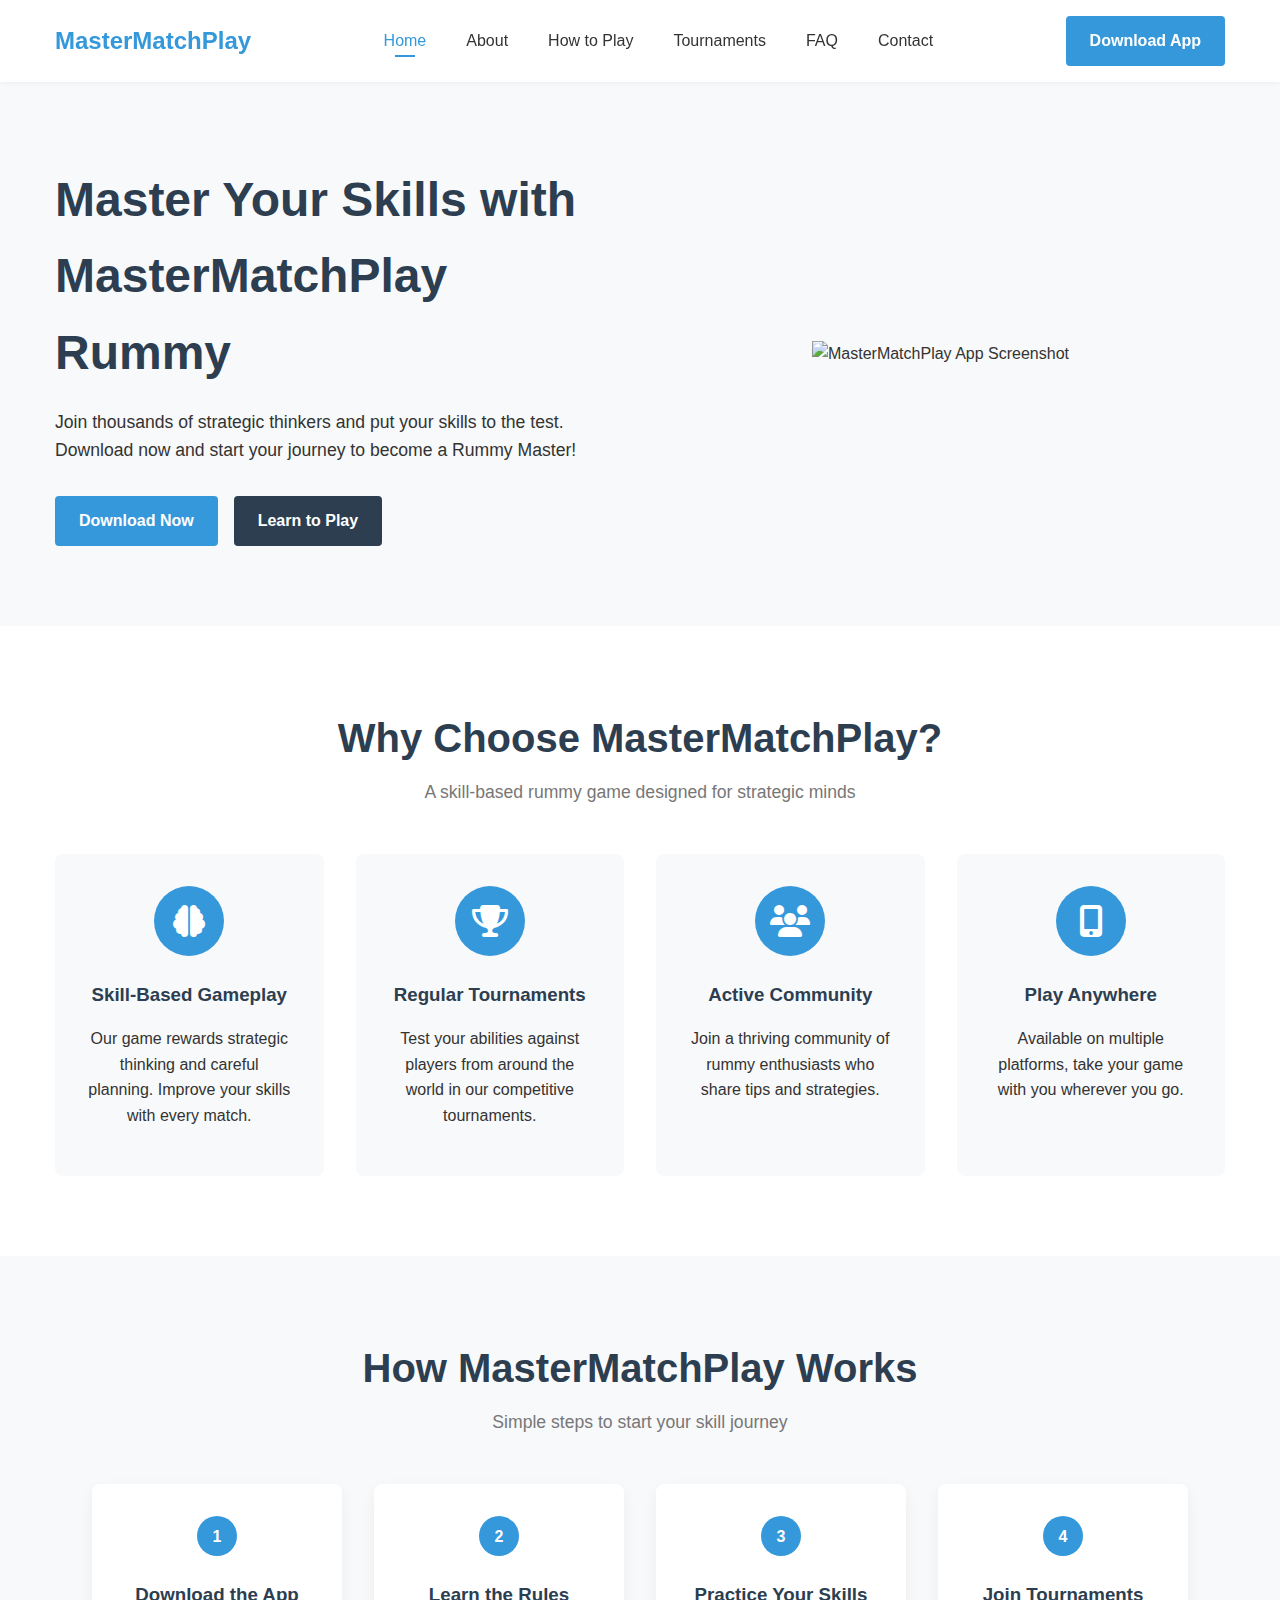
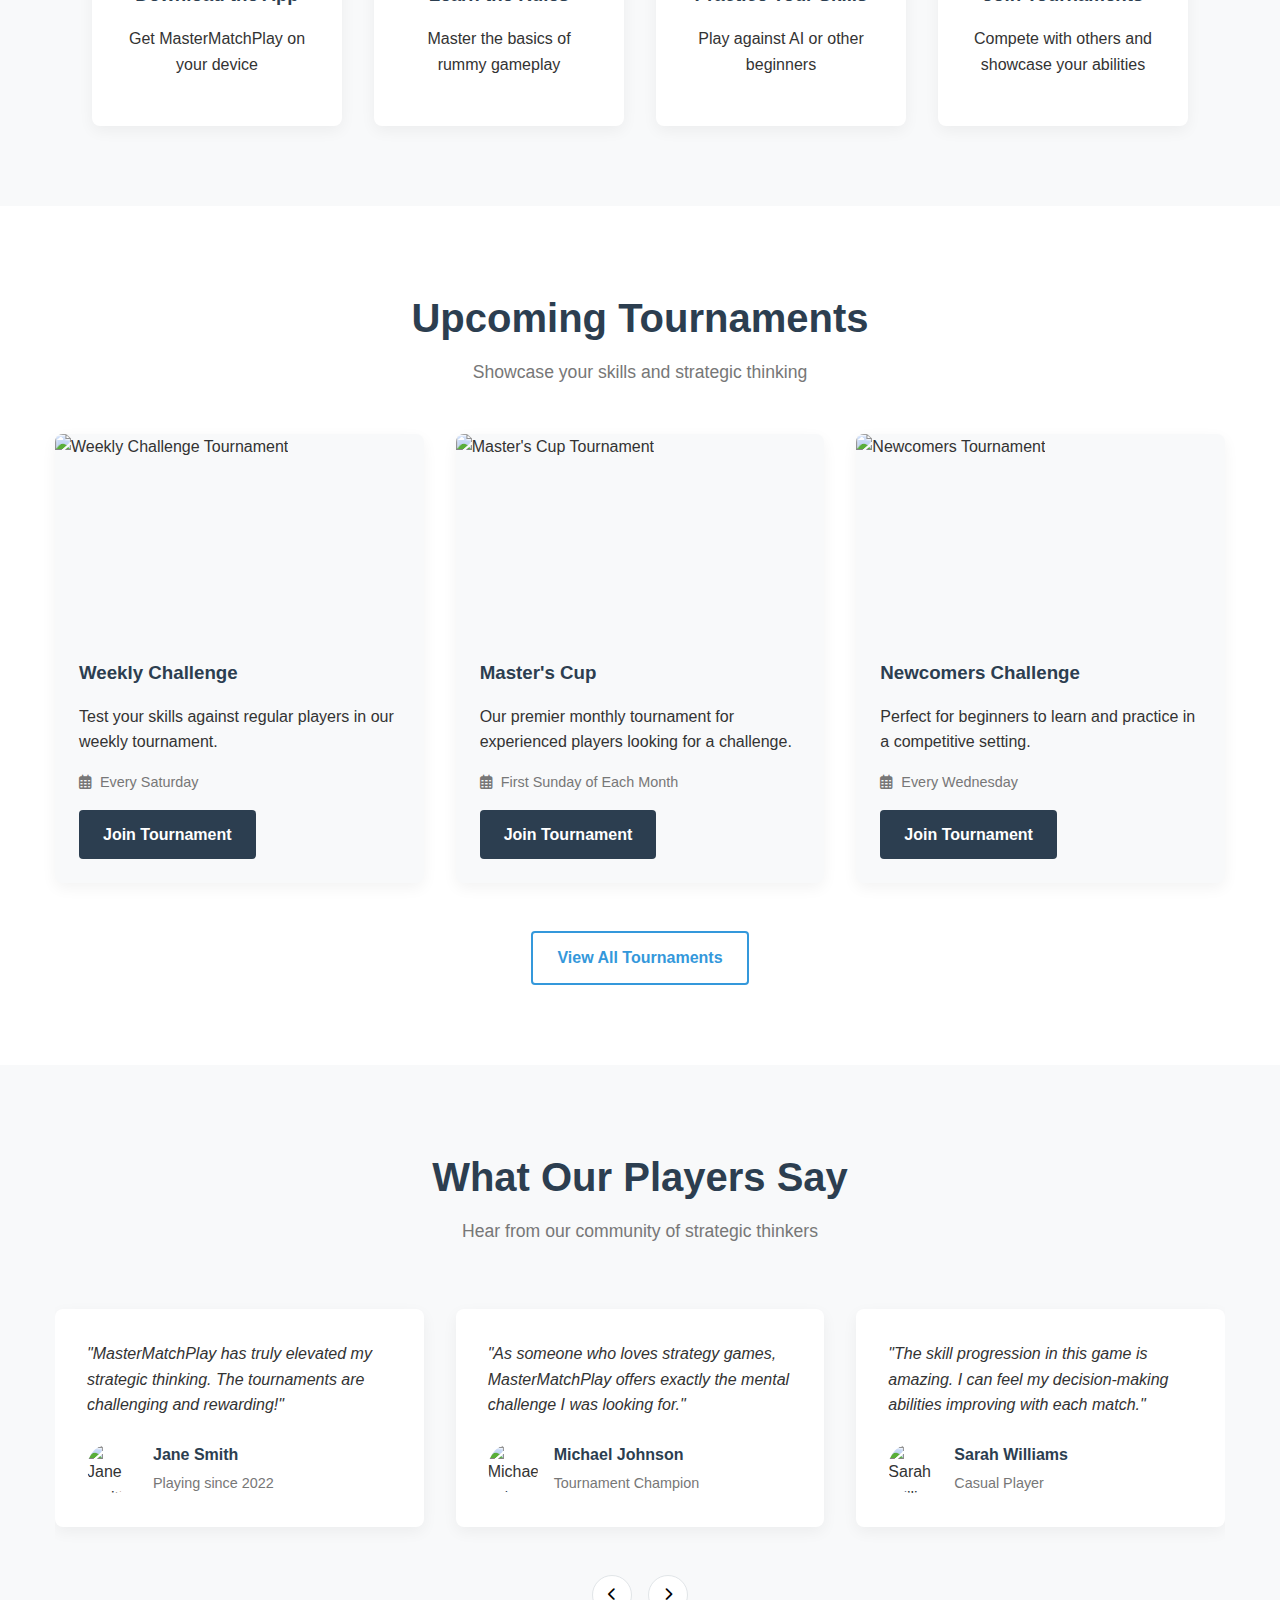
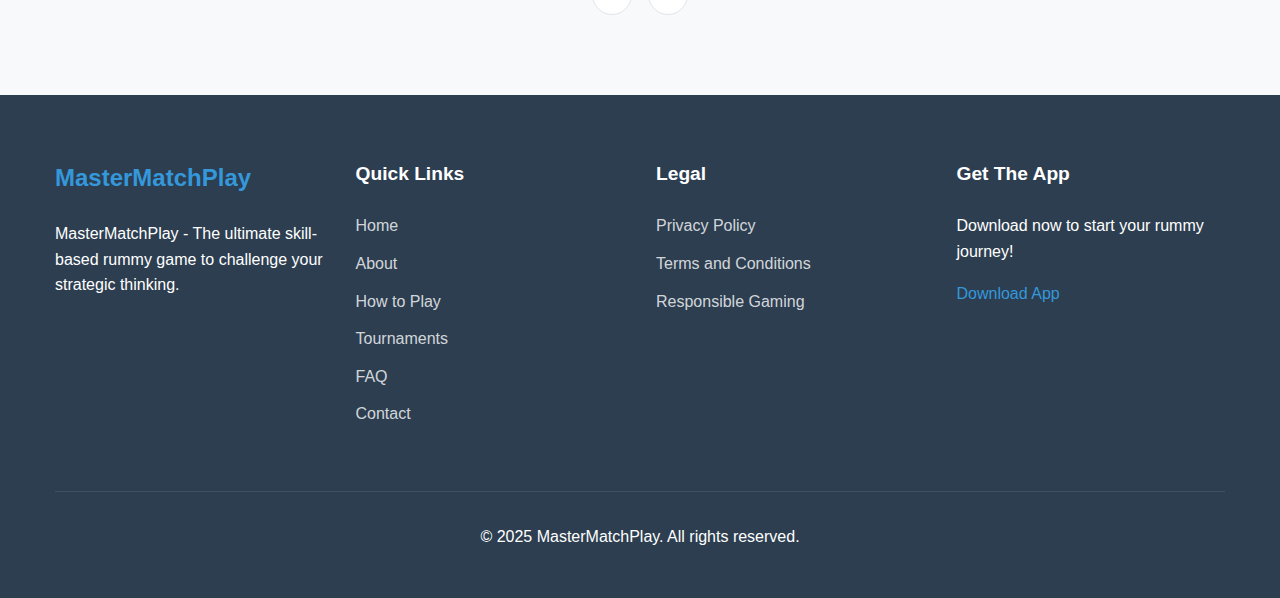
==== commit fbd81c65: "fejh" ====
--- a/index.html
+++ b/index.html
@@ -7,8 +7,8 @@
     <meta name="description" content="MasterMatchPlay - The ultimate skill-based rummy game. Download our app and test your strategic thinking skills!">
     <link rel="stylesheet" href="style.css">
     
-    <link rel="stylesheet" href="https://cdnjs.cloudflare.com/ajax/libs/font-awesome/6.4.0/css/all.min.css">
-    <!-- IMPORTANT: DO NOT REMOVE THIS SCRIPT TAG OR THIS VERY COMMENT! -->
+    <link rel="stylesheet" href="fonts/fontawesome/css/all.min.css" />
+    <link rel="icon" href="img/favicon.ico" />
     
 </head>
 <body>
@@ -16,8 +16,8 @@
         <div class="container">
             <div class="header-content">
                 <div class="logo">
-                    <a href="index.html">
-                        <img src="images/logo.png" alt="MasterMatchPlay Logo">
+                    <a href="index.html" class="logo-link">
+                        MasterMatchPlay
                     </a>
                 </div>
                 <nav class="main-nav">
@@ -36,7 +36,7 @@
                     <span></span>
                 </div>
                 <div class="download-btn-wrapper">
-                    <a href="#download" class="btn btn-primary">Download App</a>
+                    <a href="contact.html" class="btn btn-primary">Download App</a>
                 </div>
             </div>
         </div>
@@ -258,29 +258,7 @@
                 </div>
             </div>
         </section>
-
-        <!-- Download Section -->
-        <section class="download-section" id="download">
-            <div class="container">
-                <div class="download-content">
-                    <div class="download-text">
-                        <h2>Ready to Test Your Skills?</h2>
-                        <p>Download MasterMatchPlay now and start your journey to becoming a rummy master.</p>
-                        <div class="app-buttons">
-                            <a href="#" class="app-btn">
-                                <img src="images/app-store.png" alt="Download on App Store">
-                            </a>
-                            <a href="#" class="app-btn">
-                                <img src="images/google-play.png" alt="Get it on Google Play">
-                            </a>
-                        </div>
-                    </div>
-                    <div class="download-image">
-                        <img src="images/app-showcase.png" alt="MasterMatchPlay App Showcase">
-                    </div>
-                </div>
-            </div>
-        </section>
+        
     </main>
 
     <footer class="footer">
@@ -288,15 +266,12 @@
             <div class="footer-content">
                 <div class="footer-column">
                     <div class="footer-logo">
-                        <img src="images/logo-light.png" alt="MasterMatchPlay Logo">
+                        <a href="index.html" class="logo-link">
+                        MasterMatchPlay
+                    </a>
                     </div>
                     <p>MasterMatchPlay - The ultimate skill-based rummy game to challenge your strategic thinking.</p>
-                    <div class="social-icons">
-                        <a href="#" class="social-icon"><i class="fab fa-facebook-f"></i></a>
-                        <a href="#" class="social-icon"><i class="fab fa-twitter"></i></a>
-                        <a href="#" class="social-icon"><i class="fab fa-instagram"></i></a>
-                        <a href="#" class="social-icon"><i class="fab fa-youtube"></i></a>
-                    </div>
+
                 </div>
                 <div class="footer-column">
                     <h3>Quick Links</h3>
@@ -321,11 +296,8 @@
                     <h3>Get The App</h3>
                     <p>Download now to start your rummy journey!</p>
                     <div class="app-buttons">
-                        <a href="#" class="app-btn">
-                            <img src="images/app-store.png" alt="Download on App Store">
-                        </a>
-                        <a href="#" class="app-btn">
-                            <img src="images/google-play.png" alt="Get it on Google Play">
+                                                <a href="contact.html" class="app-btn">
+                            Download App
                         </a>
                     </div>
                 </div>
--- a/style.css
+++ b/style.css
@@ -308,6 +308,11 @@
     min-width: 300px;
 }
 
+.logo-link {
+    font-weight: 600;
+    font-size: 24px;
+}
+
 .hero-text h1 {
     font-size: 3rem;
     margin-bottom: 1rem;
--- a/fonts/fontawesome/css/all.min.css
+++ b/fonts/fontawesome/css/all.min.css
@@ -0,0 +1,9 @@
+/*!
+ * Font Awesome Free 6.7.2 by @fontawesome - https://fontawesome.com
+ * License - https://fontawesome.com/license/free (Icons: CC BY 4.0, Fonts: SIL OFL 1.1, Code: MIT License)
+ * Copyright 2024 Fonticons, Inc.
+ */
+.fa{font-family:var(--fa-style-family,"Font Awesome 6 Free");font-weight:var(--fa-style,900)}.fa,.fa-brands,.fa-regular,.fa-solid,.fab,.far,.fas{-moz-osx-font-smoothing:grayscale;-webkit-font-smoothing:antialiased;display:var(--fa-display,inline-block);font-style:normal;font-variant:normal;line-height:1;text-rendering:auto}.fa-brands:before,.fa-regular:before,.fa-solid:before,.fa:before,.fab:before,.far:before,.fas:before{content:var(--fa)}.fa-classic,.fa-regular,.fa-solid,.far,.fas{font-family:"Font Awesome 6 Free"}.fa-brands,.fab{font-family:"Font Awesome 6 Brands"}.fa-1x{font-size:1em}.fa-2x{font-size:2em}.fa-3x{font-size:3em}.fa-4x{font-size:4em}.fa-5x{font-size:5em}.fa-6x{font-size:6em}.fa-7x{font-size:7em}.fa-8x{font-size:8em}.fa-9x{font-size:9em}.fa-10x{font-size:10em}.fa-2xs{font-size:.625em;line-height:.1em;vertical-align:.225em}.fa-xs{font-size:.75em;line-height:.08333em;vertical-align:.125em}.fa-sm{font-size:.875em;line-height:.07143em;vertical-align:.05357em}.fa-lg{font-size:1.25em;line-height:.05em;vertical-align:-.075em}.fa-xl{font-size:1.5em;line-height:.04167em;vertical-align:-.125em}.fa-2xl{font-size:2em;line-height:.03125em;vertical-align:-.1875em}.fa-fw{text-align:center;width:1.25em}.fa-ul{list-style-type:none;margin-left:var(--fa-li-margin,2.5em);padding-left:0}.fa-ul>li{position:relative}.fa-li{left:calc(var(--fa-li-width, 2em)*-1);position:absolute;text-align:center;width:var(--fa-li-width,2em);line-height:inherit}.fa-border{border-radius:var(--fa-border-radius,.1em);border:var(--fa-border-width,.08em) var(--fa-border-style,solid) var(--fa-border-color,#eee);padding:var(--fa-border-padding,.2em .25em .15em)}.fa-pull-left{float:left;margin-right:var(--fa-pull-margin,.3em)}.fa-pull-right{float:right;margin-left:var(--fa-pull-margin,.3em)}.fa-beat{animation-name:fa-beat;animation-delay:var(--fa-animation-delay,0s);animation-direction:var(--fa-animation-direction,normal);animation-duration:var(--fa-animation-duration,1s);animation-iteration-count:var(--fa-animation-iteration-count,infinite);animation-timing-function:var(--fa-animation-timing,ease-in-out)}.fa-bounce{animation-name:fa-bounce;animation-delay:var(--fa-animation-delay,0s);animation-direction:var(--fa-animation-direction,normal);animation-duration:var(--fa-animation-duration,1s);animation-iteration-count:var(--fa-animation-iteration-count,infinite);animation-timing-function:var(--fa-animation-timing,cubic-bezier(.28,.84,.42,1))}.fa-fade{animation-name:fa-fade;animation-iteration-count:var(--fa-animation-iteration-count,infinite);animation-timing-function:var(--fa-animation-timing,cubic-bezier(.4,0,.6,1))}.fa-beat-fade,.fa-fade{animation-delay:var(--fa-animation-delay,0s);animation-direction:var(--fa-animation-direction,normal);animation-duration:var(--fa-animation-duration,1s)}.fa-beat-fade{animation-name:fa-beat-fade;animation-iteration-count:var(--fa-animation-iteration-count,infinite);animation-timing-function:var(--fa-animation-timing,cubic-bezier(.4,0,.6,1))}.fa-flip{animation-name:fa-flip;animation-delay:var(--fa-animation-delay,0s);animation-direction:var(--fa-animation-direction,normal);animation-duration:var(--fa-animation-duration,1s);animation-iteration-count:var(--fa-animation-iteration-count,infinite);animation-timing-function:var(--fa-animation-timing,ease-in-out)}.fa-shake{animation-name:fa-shake;animation-duration:var(--fa-animation-duration,1s);animation-iteration-count:var(--fa-animation-iteration-count,infinite);animation-timing-function:var(--fa-animation-timing,linear)}.fa-shake,.fa-spin{animation-delay:var(--fa-animation-delay,0s);animation-direction:var(--fa-animation-direction,normal)}.fa-spin{animation-name:fa-spin;animation-duration:var(--fa-animation-duration,2s);animation-iteration-count:var(--fa-animation-iteration-count,infinite);animation-timing-function:var(--fa-animation-timing,linear)}.fa-spin-reverse{--fa-animation-direction:reverse}.fa-pulse,.fa-spin-pulse{animation-name:fa-spin;animation-direction:var(--fa-animation-direction,normal);animation-duration:var(--fa-animation-duration,1s);animation-iteration-count:var(--fa-animation-iteration-count,infinite);animation-timing-function:var(--fa-animation-timing,steps(8))}@media (prefers-reduced-motion:reduce){.fa-beat,.fa-beat-fade,.fa-bounce,.fa-fade,.fa-flip,.fa-pulse,.fa-shake,.fa-spin,.fa-spin-pulse{animation-delay:-1ms;animation-duration:1ms;animation-iteration-count:1;transition-delay:0s;transition-duration:0s}}@keyframes fa-beat{0%,90%{transform:scale(1)}45%{transform:scale(var(--fa-beat-scale,1.25))}}@keyframes fa-bounce{0%{transform:scale(1) translateY(0)}10%{transform:scale(var(--fa-bounce-start-scale-x,1.1),var(--fa-bounce-start-scale-y,.9)) translateY(0)}30%{transform:scale(var(--fa-bounce-jump-scale-x,.9),var(--fa-bounce-jump-scale-y,1.1)) translateY(var(--fa-bounce-height,-.5em))}50%{transform:scale(var(--fa-bounce-land-scale-x,1.05),var(--fa-bounce-land-scale-y,.95)) translateY(0)}57%{transform:scale(1) translateY(var(--fa-bounce-rebound,-.125em))}64%{transform:scale(1) translateY(0)}to{transform:scale(1) translateY(0)}}@keyframes fa-fade{50%{opacity:var(--fa-fade-opacity,.4)}}@keyframes fa-beat-fade{0%,to{opacity:var(--fa-beat-fade-opacity,.4);transform:scale(1)}50%{opacity:1;transform:scale(var(--fa-beat-fade-scale,1.125))}}@keyframes fa-flip{50%{transform:rotate3d(var(--fa-flip-x,0),var(--fa-flip-y,1),var(--fa-flip-z,0),var(--fa-flip-angle,-180deg))}}@keyframes fa-shake{0%{transform:rotate(-15deg)}4%{transform:rotate(15deg)}8%,24%{transform:rotate(-18deg)}12%,28%{transform:rotate(18deg)}16%{transform:rotate(-22deg)}20%{transform:rotate(22deg)}32%{transform:rotate(-12deg)}36%{transform:rotate(12deg)}40%,to{transform:rotate(0deg)}}@keyframes fa-spin{0%{transform:rotate(0deg)}to{transform:rotate(1turn)}}.fa-rotate-90{transform:rotate(90deg)}.fa-rotate-180{transform:rotate(180deg)}.fa-rotate-270{transform:rotate(270deg)}.fa-flip-horizontal{transform:scaleX(-1)}.fa-flip-vertical{transform:scaleY(-1)}.fa-flip-both,.fa-flip-horizontal.fa-flip-vertical{transform:scale(-1)}.fa-rotate-by{transform:rotate(var(--fa-rotate-angle,0))}.fa-stack{display:inline-block;height:2em;line-height:2em;position:relative;vertical-align:middle;width:2.5em}.fa-stack-1x,.fa-stack-2x{left:0;position:absolute;text-align:center;width:100%;z-index:var(--fa-stack-z-index,auto)}.fa-stack-1x{line-height:inherit}.fa-stack-2x{font-size:2em}.fa-inverse{color:var(--fa-inverse,#fff)}
+
+.fa-0{--fa:"\30"}.fa-1{--fa:"\31"}.fa-2{--fa:"\32"}.fa-3{--fa:"\33"}.fa-4{--fa:"\34"}.fa-5{--fa:"\35"}.fa-6{--fa:"\36"}.fa-7{--fa:"\37"}.fa-8{--fa:"\38"}.fa-9{--fa:"\39"}.fa-fill-drip{--fa:"\f576"}.fa-arrows-to-circle{--fa:"\e4bd"}.fa-chevron-circle-right,.fa-circle-chevron-right{--fa:"\f138"}.fa-at{--fa:"\40"}.fa-trash-alt,.fa-trash-can{--fa:"\f2ed"}.fa-text-height{--fa:"\f034"}.fa-user-times,.fa-user-xmark{--fa:"\f235"}.fa-stethoscope{--fa:"\f0f1"}.fa-comment-alt,.fa-message{--fa:"\f27a"}.fa-info{--fa:"\f129"}.fa-compress-alt,.fa-down-left-and-up-right-to-center{--fa:"\f422"}.fa-explosion{--fa:"\e4e9"}.fa-file-alt,.fa-file-lines,.fa-file-text{--fa:"\f15c"}.fa-wave-square{--fa:"\f83e"}.fa-ring{--fa:"\f70b"}.fa-building-un{--fa:"\e4d9"}.fa-dice-three{--fa:"\f527"}.fa-calendar-alt,.fa-calendar-days{--fa:"\f073"}.fa-anchor-circle-check{--fa:"\e4aa"}.fa-building-circle-arrow-right{--fa:"\e4d1"}.fa-volleyball,.fa-volleyball-ball{--fa:"\f45f"}.fa-arrows-up-to-line{--fa:"\e4c2"}.fa-sort-desc,.fa-sort-down{--fa:"\f0dd"}.fa-circle-minus,.fa-minus-circle{--fa:"\f056"}.fa-door-open{--fa:"\f52b"}.fa-right-from-bracket,.fa-sign-out-alt{--fa:"\f2f5"}.fa-atom{--fa:"\f5d2"}.fa-soap{--fa:"\e06e"}.fa-heart-music-camera-bolt,.fa-icons{--fa:"\f86d"}.fa-microphone-alt-slash,.fa-microphone-lines-slash{--fa:"\f539"}.fa-bridge-circle-check{--fa:"\e4c9"}.fa-pump-medical{--fa:"\e06a"}.fa-fingerprint{--fa:"\f577"}.fa-hand-point-right{--fa:"\f0a4"}.fa-magnifying-glass-location,.fa-search-location{--fa:"\f689"}.fa-forward-step,.fa-step-forward{--fa:"\f051"}.fa-face-smile-beam,.fa-smile-beam{--fa:"\f5b8"}.fa-flag-checkered{--fa:"\f11e"}.fa-football,.fa-football-ball{--fa:"\f44e"}.fa-school-circle-exclamation{--fa:"\e56c"}.fa-crop{--fa:"\f125"}.fa-angle-double-down,.fa-angles-down{--fa:"\f103"}.fa-users-rectangle{--fa:"\e594"}.fa-people-roof{--fa:"\e537"}.fa-people-line{--fa:"\e534"}.fa-beer,.fa-beer-mug-empty{--fa:"\f0fc"}.fa-diagram-predecessor{--fa:"\e477"}.fa-arrow-up-long,.fa-long-arrow-up{--fa:"\f176"}.fa-burn,.fa-fire-flame-simple{--fa:"\f46a"}.fa-male,.fa-person{--fa:"\f183"}.fa-laptop{--fa:"\f109"}.fa-file-csv{--fa:"\f6dd"}.fa-menorah{--fa:"\f676"}.fa-truck-plane{--fa:"\e58f"}.fa-record-vinyl{--fa:"\f8d9"}.fa-face-grin-stars,.fa-grin-stars{--fa:"\f587"}.fa-bong{--fa:"\f55c"}.fa-pastafarianism,.fa-spaghetti-monster-flying{--fa:"\f67b"}.fa-arrow-down-up-across-line{--fa:"\e4af"}.fa-spoon,.fa-utensil-spoon{--fa:"\f2e5"}.fa-jar-wheat{--fa:"\e517"}.fa-envelopes-bulk,.fa-mail-bulk{--fa:"\f674"}.fa-file-circle-exclamation{--fa:"\e4eb"}.fa-circle-h,.fa-hospital-symbol{--fa:"\f47e"}.fa-pager{--fa:"\f815"}.fa-address-book,.fa-contact-book{--fa:"\f2b9"}.fa-strikethrough{--fa:"\f0cc"}.fa-k{--fa:"\4b"}.fa-landmark-flag{--fa:"\e51c"}.fa-pencil,.fa-pencil-alt{--fa:"\f303"}.fa-backward{--fa:"\f04a"}.fa-caret-right{--fa:"\f0da"}.fa-comments{--fa:"\f086"}.fa-file-clipboard,.fa-paste{--fa:"\f0ea"}.fa-code-pull-request{--fa:"\e13c"}.fa-clipboard-list{--fa:"\f46d"}.fa-truck-loading,.fa-truck-ramp-box{--fa:"\f4de"}.fa-user-check{--fa:"\f4fc"}.fa-vial-virus{--fa:"\e597"}.fa-sheet-plastic{--fa:"\e571"}.fa-blog{--fa:"\f781"}.fa-user-ninja{--fa:"\f504"}.fa-person-arrow-up-from-line{--fa:"\e539"}.fa-scroll-torah,.fa-torah{--fa:"\f6a0"}.fa-broom-ball,.fa-quidditch,.fa-quidditch-broom-ball{--fa:"\f458"}.fa-toggle-off{--fa:"\f204"}.fa-archive,.fa-box-archive{--fa:"\f187"}.fa-person-drowning{--fa:"\e545"}.fa-arrow-down-9-1,.fa-sort-numeric-desc,.fa-sort-numeric-down-alt{--fa:"\f886"}.fa-face-grin-tongue-squint,.fa-grin-tongue-squint{--fa:"\f58a"}.fa-spray-can{--fa:"\f5bd"}.fa-truck-monster{--fa:"\f63b"}.fa-w{--fa:"\57"}.fa-earth-africa,.fa-globe-africa{--fa:"\f57c"}.fa-rainbow{--fa:"\f75b"}.fa-circle-notch{--fa:"\f1ce"}.fa-tablet-alt,.fa-tablet-screen-button{--fa:"\f3fa"}.fa-paw{--fa:"\f1b0"}.fa-cloud{--fa:"\f0c2"}.fa-trowel-bricks{--fa:"\e58a"}.fa-face-flushed,.fa-flushed{--fa:"\f579"}.fa-hospital-user{--fa:"\f80d"}.fa-tent-arrow-left-right{--fa:"\e57f"}.fa-gavel,.fa-legal{--fa:"\f0e3"}.fa-binoculars{--fa:"\f1e5"}.fa-microphone-slash{--fa:"\f131"}.fa-box-tissue{--fa:"\e05b"}.fa-motorcycle{--fa:"\f21c"}.fa-bell-concierge,.fa-concierge-bell{--fa:"\f562"}.fa-pen-ruler,.fa-pencil-ruler{--fa:"\f5ae"}.fa-people-arrows,.fa-people-arrows-left-right{--fa:"\e068"}.fa-mars-and-venus-burst{--fa:"\e523"}.fa-caret-square-right,.fa-square-caret-right{--fa:"\f152"}.fa-cut,.fa-scissors{--fa:"\f0c4"}.fa-sun-plant-wilt{--fa:"\e57a"}.fa-toilets-portable{--fa:"\e584"}.fa-hockey-puck{--fa:"\f453"}.fa-table{--fa:"\f0ce"}.fa-magnifying-glass-arrow-right{--fa:"\e521"}.fa-digital-tachograph,.fa-tachograph-digital{--fa:"\f566"}.fa-users-slash{--fa:"\e073"}.fa-clover{--fa:"\e139"}.fa-mail-reply,.fa-reply{--fa:"\f3e5"}.fa-star-and-crescent{--fa:"\f699"}.fa-house-fire{--fa:"\e50c"}.fa-minus-square,.fa-square-minus{--fa:"\f146"}.fa-helicopter{--fa:"\f533"}.fa-compass{--fa:"\f14e"}.fa-caret-square-down,.fa-square-caret-down{--fa:"\f150"}.fa-file-circle-question{--fa:"\e4ef"}.fa-laptop-code{--fa:"\f5fc"}.fa-swatchbook{--fa:"\f5c3"}.fa-prescription-bottle{--fa:"\f485"}.fa-bars,.fa-navicon{--fa:"\f0c9"}.fa-people-group{--fa:"\e533"}.fa-hourglass-3,.fa-hourglass-end{--fa:"\f253"}.fa-heart-broken,.fa-heart-crack{--fa:"\f7a9"}.fa-external-link-square-alt,.fa-square-up-right{--fa:"\f360"}.fa-face-kiss-beam,.fa-kiss-beam{--fa:"\f597"}.fa-film{--fa:"\f008"}.fa-ruler-horizontal{--fa:"\f547"}.fa-people-robbery{--fa:"\e536"}.fa-lightbulb{--fa:"\f0eb"}.fa-caret-left{--fa:"\f0d9"}.fa-circle-exclamation,.fa-exclamation-circle{--fa:"\f06a"}.fa-school-circle-xmark{--fa:"\e56d"}.fa-arrow-right-from-bracket,.fa-sign-out{--fa:"\f08b"}.fa-chevron-circle-down,.fa-circle-chevron-down{--fa:"\f13a"}.fa-unlock-alt,.fa-unlock-keyhole{--fa:"\f13e"}.fa-cloud-showers-heavy{--fa:"\f740"}.fa-headphones-alt,.fa-headphones-simple{--fa:"\f58f"}.fa-sitemap{--fa:"\f0e8"}.fa-circle-dollar-to-slot,.fa-donate{--fa:"\f4b9"}.fa-memory{--fa:"\f538"}.fa-road-spikes{--fa:"\e568"}.fa-fire-burner{--fa:"\e4f1"}.fa-flag{--fa:"\f024"}.fa-hanukiah{--fa:"\f6e6"}.fa-feather{--fa:"\f52d"}.fa-volume-down,.fa-volume-low{--fa:"\f027"}.fa-comment-slash{--fa:"\f4b3"}.fa-cloud-sun-rain{--fa:"\f743"}.fa-compress{--fa:"\f066"}.fa-wheat-alt,.fa-wheat-awn{--fa:"\e2cd"}.fa-ankh{--fa:"\f644"}.fa-hands-holding-child{--fa:"\e4fa"}.fa-asterisk{--fa:"\2a"}.fa-check-square,.fa-square-check{--fa:"\f14a"}.fa-peseta-sign{--fa:"\e221"}.fa-header,.fa-heading{--fa:"\f1dc"}.fa-ghost{--fa:"\f6e2"}.fa-list,.fa-list-squares{--fa:"\f03a"}.fa-phone-square-alt,.fa-square-phone-flip{--fa:"\f87b"}.fa-cart-plus{--fa:"\f217"}.fa-gamepad{--fa:"\f11b"}.fa-circle-dot,.fa-dot-circle{--fa:"\f192"}.fa-dizzy,.fa-face-dizzy{--fa:"\f567"}.fa-egg{--fa:"\f7fb"}.fa-house-medical-circle-xmark{--fa:"\e513"}.fa-campground{--fa:"\f6bb"}.fa-folder-plus{--fa:"\f65e"}.fa-futbol,.fa-futbol-ball,.fa-soccer-ball{--fa:"\f1e3"}.fa-paint-brush,.fa-paintbrush{--fa:"\f1fc"}.fa-lock{--fa:"\f023"}.fa-gas-pump{--fa:"\f52f"}.fa-hot-tub,.fa-hot-tub-person{--fa:"\f593"}.fa-map-location,.fa-map-marked{--fa:"\f59f"}.fa-house-flood-water{--fa:"\e50e"}.fa-tree{--fa:"\f1bb"}.fa-bridge-lock{--fa:"\e4cc"}.fa-sack-dollar{--fa:"\f81d"}.fa-edit,.fa-pen-to-square{--fa:"\f044"}.fa-car-side{--fa:"\f5e4"}.fa-share-alt,.fa-share-nodes{--fa:"\f1e0"}.fa-heart-circle-minus{--fa:"\e4ff"}.fa-hourglass-2,.fa-hourglass-half{--fa:"\f252"}.fa-microscope{--fa:"\f610"}.fa-sink{--fa:"\e06d"}.fa-bag-shopping,.fa-shopping-bag{--fa:"\f290"}.fa-arrow-down-z-a,.fa-sort-alpha-desc,.fa-sort-alpha-down-alt{--fa:"\f881"}.fa-mitten{--fa:"\f7b5"}.fa-person-rays{--fa:"\e54d"}.fa-users{--fa:"\f0c0"}.fa-eye-slash{--fa:"\f070"}.fa-flask-vial{--fa:"\e4f3"}.fa-hand,.fa-hand-paper{--fa:"\f256"}.fa-om{--fa:"\f679"}.fa-worm{--fa:"\e599"}.fa-house-circle-xmark{--fa:"\e50b"}.fa-plug{--fa:"\f1e6"}.fa-chevron-up{--fa:"\f077"}.fa-hand-spock{--fa:"\f259"}.fa-stopwatch{--fa:"\f2f2"}.fa-face-kiss,.fa-kiss{--fa:"\f596"}.fa-bridge-circle-xmark{--fa:"\e4cb"}.fa-face-grin-tongue,.fa-grin-tongue{--fa:"\f589"}.fa-chess-bishop{--fa:"\f43a"}.fa-face-grin-wink,.fa-grin-wink{--fa:"\f58c"}.fa-deaf,.fa-deafness,.fa-ear-deaf,.fa-hard-of-hearing{--fa:"\f2a4"}.fa-road-circle-check{--fa:"\e564"}.fa-dice-five{--fa:"\f523"}.fa-rss-square,.fa-square-rss{--fa:"\f143"}.fa-land-mine-on{--fa:"\e51b"}.fa-i-cursor{--fa:"\f246"}.fa-stamp{--fa:"\f5bf"}.fa-stairs{--fa:"\e289"}.fa-i{--fa:"\49"}.fa-hryvnia,.fa-hryvnia-sign{--fa:"\f6f2"}.fa-pills{--fa:"\f484"}.fa-face-grin-wide,.fa-grin-alt{--fa:"\f581"}.fa-tooth{--fa:"\f5c9"}.fa-v{--fa:"\56"}.fa-bangladeshi-taka-sign{--fa:"\e2e6"}.fa-bicycle{--fa:"\f206"}.fa-rod-asclepius,.fa-rod-snake,.fa-staff-aesculapius,.fa-staff-snake{--fa:"\e579"}.fa-head-side-cough-slash{--fa:"\e062"}.fa-ambulance,.fa-truck-medical{--fa:"\f0f9"}.fa-wheat-awn-circle-exclamation{--fa:"\e598"}.fa-snowman{--fa:"\f7d0"}.fa-mortar-pestle{--fa:"\f5a7"}.fa-road-barrier{--fa:"\e562"}.fa-school{--fa:"\f549"}.fa-igloo{--fa:"\f7ae"}.fa-joint{--fa:"\f595"}.fa-angle-right{--fa:"\f105"}.fa-horse{--fa:"\f6f0"}.fa-q{--fa:"\51"}.fa-g{--fa:"\47"}.fa-notes-medical{--fa:"\f481"}.fa-temperature-2,.fa-temperature-half,.fa-thermometer-2,.fa-thermometer-half{--fa:"\f2c9"}.fa-dong-sign{--fa:"\e169"}.fa-capsules{--fa:"\f46b"}.fa-poo-bolt,.fa-poo-storm{--fa:"\f75a"}.fa-face-frown-open,.fa-frown-open{--fa:"\f57a"}.fa-hand-point-up{--fa:"\f0a6"}.fa-money-bill{--fa:"\f0d6"}.fa-bookmark{--fa:"\f02e"}.fa-align-justify{--fa:"\f039"}.fa-umbrella-beach{--fa:"\f5ca"}.fa-helmet-un{--fa:"\e503"}.fa-bullseye{--fa:"\f140"}.fa-bacon{--fa:"\f7e5"}.fa-hand-point-down{--fa:"\f0a7"}.fa-arrow-up-from-bracket{--fa:"\e09a"}.fa-folder,.fa-folder-blank{--fa:"\f07b"}.fa-file-medical-alt,.fa-file-waveform{--fa:"\f478"}.fa-radiation{--fa:"\f7b9"}.fa-chart-simple{--fa:"\e473"}.fa-mars-stroke{--fa:"\f229"}.fa-vial{--fa:"\f492"}.fa-dashboard,.fa-gauge,.fa-gauge-med,.fa-tachometer-alt-average{--fa:"\f624"}.fa-magic-wand-sparkles,.fa-wand-magic-sparkles{--fa:"\e2ca"}.fa-e{--fa:"\45"}.fa-pen-alt,.fa-pen-clip{--fa:"\f305"}.fa-bridge-circle-exclamation{--fa:"\e4ca"}.fa-user{--fa:"\f007"}.fa-school-circle-check{--fa:"\e56b"}.fa-dumpster{--fa:"\f793"}.fa-shuttle-van,.fa-van-shuttle{--fa:"\f5b6"}.fa-building-user{--fa:"\e4da"}.fa-caret-square-left,.fa-square-caret-left{--fa:"\f191"}.fa-highlighter{--fa:"\f591"}.fa-key{--fa:"\f084"}.fa-bullhorn{--fa:"\f0a1"}.fa-globe{--fa:"\f0ac"}.fa-synagogue{--fa:"\f69b"}.fa-person-half-dress{--fa:"\e548"}.fa-road-bridge{--fa:"\e563"}.fa-location-arrow{--fa:"\f124"}.fa-c{--fa:"\43"}.fa-tablet-button{--fa:"\f10a"}.fa-building-lock{--fa:"\e4d6"}.fa-pizza-slice{--fa:"\f818"}.fa-money-bill-wave{--fa:"\f53a"}.fa-area-chart,.fa-chart-area{--fa:"\f1fe"}.fa-house-flag{--fa:"\e50d"}.fa-person-circle-minus{--fa:"\e540"}.fa-ban,.fa-cancel{--fa:"\f05e"}.fa-camera-rotate{--fa:"\e0d8"}.fa-air-freshener,.fa-spray-can-sparkles{--fa:"\f5d0"}.fa-star{--fa:"\f005"}.fa-repeat{--fa:"\f363"}.fa-cross{--fa:"\f654"}.fa-box{--fa:"\f466"}.fa-venus-mars{--fa:"\f228"}.fa-arrow-pointer,.fa-mouse-pointer{--fa:"\f245"}.fa-expand-arrows-alt,.fa-maximize{--fa:"\f31e"}.fa-charging-station{--fa:"\f5e7"}.fa-shapes,.fa-triangle-circle-square{--fa:"\f61f"}.fa-random,.fa-shuffle{--fa:"\f074"}.fa-person-running,.fa-running{--fa:"\f70c"}.fa-mobile-retro{--fa:"\e527"}.fa-grip-lines-vertical{--fa:"\f7a5"}.fa-spider{--fa:"\f717"}.fa-hands-bound{--fa:"\e4f9"}.fa-file-invoice-dollar{--fa:"\f571"}.fa-plane-circle-exclamation{--fa:"\e556"}.fa-x-ray{--fa:"\f497"}.fa-spell-check{--fa:"\f891"}.fa-slash{--fa:"\f715"}.fa-computer-mouse,.fa-mouse{--fa:"\f8cc"}.fa-arrow-right-to-bracket,.fa-sign-in{--fa:"\f090"}.fa-shop-slash,.fa-store-alt-slash{--fa:"\e070"}.fa-server{--fa:"\f233"}.fa-virus-covid-slash{--fa:"\e4a9"}.fa-shop-lock{--fa:"\e4a5"}.fa-hourglass-1,.fa-hourglass-start{--fa:"\f251"}.fa-blender-phone{--fa:"\f6b6"}.fa-building-wheat{--fa:"\e4db"}.fa-person-breastfeeding{--fa:"\e53a"}.fa-right-to-bracket,.fa-sign-in-alt{--fa:"\f2f6"}.fa-venus{--fa:"\f221"}.fa-passport{--fa:"\f5ab"}.fa-thumb-tack-slash,.fa-thumbtack-slash{--fa:"\e68f"}.fa-heart-pulse,.fa-heartbeat{--fa:"\f21e"}.fa-people-carry,.fa-people-carry-box{--fa:"\f4ce"}.fa-temperature-high{--fa:"\f769"}.fa-microchip{--fa:"\f2db"}.fa-crown{--fa:"\f521"}.fa-weight-hanging{--fa:"\f5cd"}.fa-xmarks-lines{--fa:"\e59a"}.fa-file-prescription{--fa:"\f572"}.fa-weight,.fa-weight-scale{--fa:"\f496"}.fa-user-friends,.fa-user-group{--fa:"\f500"}.fa-arrow-up-a-z,.fa-sort-alpha-up{--fa:"\f15e"}.fa-chess-knight{--fa:"\f441"}.fa-face-laugh-squint,.fa-laugh-squint{--fa:"\f59b"}.fa-wheelchair{--fa:"\f193"}.fa-arrow-circle-up,.fa-circle-arrow-up{--fa:"\f0aa"}.fa-toggle-on{--fa:"\f205"}.fa-person-walking,.fa-walking{--fa:"\f554"}.fa-l{--fa:"\4c"}.fa-fire{--fa:"\f06d"}.fa-bed-pulse,.fa-procedures{--fa:"\f487"}.fa-shuttle-space,.fa-space-shuttle{--fa:"\f197"}.fa-face-laugh,.fa-laugh{--fa:"\f599"}.fa-folder-open{--fa:"\f07c"}.fa-heart-circle-plus{--fa:"\e500"}.fa-code-fork{--fa:"\e13b"}.fa-city{--fa:"\f64f"}.fa-microphone-alt,.fa-microphone-lines{--fa:"\f3c9"}.fa-pepper-hot{--fa:"\f816"}.fa-unlock{--fa:"\f09c"}.fa-colon-sign{--fa:"\e140"}.fa-headset{--fa:"\f590"}.fa-store-slash{--fa:"\e071"}.fa-road-circle-xmark{--fa:"\e566"}.fa-user-minus{--fa:"\f503"}.fa-mars-stroke-up,.fa-mars-stroke-v{--fa:"\f22a"}.fa-champagne-glasses,.fa-glass-cheers{--fa:"\f79f"}.fa-clipboard{--fa:"\f328"}.fa-house-circle-exclamation{--fa:"\e50a"}.fa-file-arrow-up,.fa-file-upload{--fa:"\f574"}.fa-wifi,.fa-wifi-3,.fa-wifi-strong{--fa:"\f1eb"}.fa-bath,.fa-bathtub{--fa:"\f2cd"}.fa-underline{--fa:"\f0cd"}.fa-user-edit,.fa-user-pen{--fa:"\f4ff"}.fa-signature{--fa:"\f5b7"}.fa-stroopwafel{--fa:"\f551"}.fa-bold{--fa:"\f032"}.fa-anchor-lock{--fa:"\e4ad"}.fa-building-ngo{--fa:"\e4d7"}.fa-manat-sign{--fa:"\e1d5"}.fa-not-equal{--fa:"\f53e"}.fa-border-style,.fa-border-top-left{--fa:"\f853"}.fa-map-location-dot,.fa-map-marked-alt{--fa:"\f5a0"}.fa-jedi{--fa:"\f669"}.fa-poll,.fa-square-poll-vertical{--fa:"\f681"}.fa-mug-hot{--fa:"\f7b6"}.fa-battery-car,.fa-car-battery{--fa:"\f5df"}.fa-gift{--fa:"\f06b"}.fa-dice-two{--fa:"\f528"}.fa-chess-queen{--fa:"\f445"}.fa-glasses{--fa:"\f530"}.fa-chess-board{--fa:"\f43c"}.fa-building-circle-check{--fa:"\e4d2"}.fa-person-chalkboard{--fa:"\e53d"}.fa-mars-stroke-h,.fa-mars-stroke-right{--fa:"\f22b"}.fa-hand-back-fist,.fa-hand-rock{--fa:"\f255"}.fa-caret-square-up,.fa-square-caret-up{--fa:"\f151"}.fa-cloud-showers-water{--fa:"\e4e4"}.fa-bar-chart,.fa-chart-bar{--fa:"\f080"}.fa-hands-bubbles,.fa-hands-wash{--fa:"\e05e"}.fa-less-than-equal{--fa:"\f537"}.fa-train{--fa:"\f238"}.fa-eye-low-vision,.fa-low-vision{--fa:"\f2a8"}.fa-crow{--fa:"\f520"}.fa-sailboat{--fa:"\e445"}.fa-window-restore{--fa:"\f2d2"}.fa-plus-square,.fa-square-plus{--fa:"\f0fe"}.fa-torii-gate{--fa:"\f6a1"}.fa-frog{--fa:"\f52e"}.fa-bucket{--fa:"\e4cf"}.fa-image{--fa:"\f03e"}.fa-microphone{--fa:"\f130"}.fa-cow{--fa:"\f6c8"}.fa-caret-up{--fa:"\f0d8"}.fa-screwdriver{--fa:"\f54a"}.fa-folder-closed{--fa:"\e185"}.fa-house-tsunami{--fa:"\e515"}.fa-square-nfi{--fa:"\e576"}.fa-arrow-up-from-ground-water{--fa:"\e4b5"}.fa-glass-martini-alt,.fa-martini-glass{--fa:"\f57b"}.fa-square-binary{--fa:"\e69b"}.fa-rotate-back,.fa-rotate-backward,.fa-rotate-left,.fa-undo-alt{--fa:"\f2ea"}.fa-columns,.fa-table-columns{--fa:"\f0db"}.fa-lemon{--fa:"\f094"}.fa-head-side-mask{--fa:"\e063"}.fa-handshake{--fa:"\f2b5"}.fa-gem{--fa:"\f3a5"}.fa-dolly,.fa-dolly-box{--fa:"\f472"}.fa-smoking{--fa:"\f48d"}.fa-compress-arrows-alt,.fa-minimize{--fa:"\f78c"}.fa-monument{--fa:"\f5a6"}.fa-snowplow{--fa:"\f7d2"}.fa-angle-double-right,.fa-angles-right{--fa:"\f101"}.fa-cannabis{--fa:"\f55f"}.fa-circle-play,.fa-play-circle{--fa:"\f144"}.fa-tablets{--fa:"\f490"}.fa-ethernet{--fa:"\f796"}.fa-eur,.fa-euro,.fa-euro-sign{--fa:"\f153"}.fa-chair{--fa:"\f6c0"}.fa-check-circle,.fa-circle-check{--fa:"\f058"}.fa-circle-stop,.fa-stop-circle{--fa:"\f28d"}.fa-compass-drafting,.fa-drafting-compass{--fa:"\f568"}.fa-plate-wheat{--fa:"\e55a"}.fa-icicles{--fa:"\f7ad"}.fa-person-shelter{--fa:"\e54f"}.fa-neuter{--fa:"\f22c"}.fa-id-badge{--fa:"\f2c1"}.fa-marker{--fa:"\f5a1"}.fa-face-laugh-beam,.fa-laugh-beam{--fa:"\f59a"}.fa-helicopter-symbol{--fa:"\e502"}.fa-universal-access{--fa:"\f29a"}.fa-chevron-circle-up,.fa-circle-chevron-up{--fa:"\f139"}.fa-lari-sign{--fa:"\e1c8"}.fa-volcano{--fa:"\f770"}.fa-person-walking-dashed-line-arrow-right{--fa:"\e553"}.fa-gbp,.fa-pound-sign,.fa-sterling-sign{--fa:"\f154"}.fa-viruses{--fa:"\e076"}.fa-square-person-confined{--fa:"\e577"}.fa-user-tie{--fa:"\f508"}.fa-arrow-down-long,.fa-long-arrow-down{--fa:"\f175"}.fa-tent-arrow-down-to-line{--fa:"\e57e"}.fa-certificate{--fa:"\f0a3"}.fa-mail-reply-all,.fa-reply-all{--fa:"\f122"}.fa-suitcase{--fa:"\f0f2"}.fa-person-skating,.fa-skating{--fa:"\f7c5"}.fa-filter-circle-dollar,.fa-funnel-dollar{--fa:"\f662"}.fa-camera-retro{--fa:"\f083"}.fa-arrow-circle-down,.fa-circle-arrow-down{--fa:"\f0ab"}.fa-arrow-right-to-file,.fa-file-import{--fa:"\f56f"}.fa-external-link-square,.fa-square-arrow-up-right{--fa:"\f14c"}.fa-box-open{--fa:"\f49e"}.fa-scroll{--fa:"\f70e"}.fa-spa{--fa:"\f5bb"}.fa-location-pin-lock{--fa:"\e51f"}.fa-pause{--fa:"\f04c"}.fa-hill-avalanche{--fa:"\e507"}.fa-temperature-0,.fa-temperature-empty,.fa-thermometer-0,.fa-thermometer-empty{--fa:"\f2cb"}.fa-bomb{--fa:"\f1e2"}.fa-registered{--fa:"\f25d"}.fa-address-card,.fa-contact-card,.fa-vcard{--fa:"\f2bb"}.fa-balance-scale-right,.fa-scale-unbalanced-flip{--fa:"\f516"}.fa-subscript{--fa:"\f12c"}.fa-diamond-turn-right,.fa-directions{--fa:"\f5eb"}.fa-burst{--fa:"\e4dc"}.fa-house-laptop,.fa-laptop-house{--fa:"\e066"}.fa-face-tired,.fa-tired{--fa:"\f5c8"}.fa-money-bills{--fa:"\e1f3"}.fa-smog{--fa:"\f75f"}.fa-crutch{--fa:"\f7f7"}.fa-cloud-arrow-up,.fa-cloud-upload,.fa-cloud-upload-alt{--fa:"\f0ee"}.fa-palette{--fa:"\f53f"}.fa-arrows-turn-right{--fa:"\e4c0"}.fa-vest{--fa:"\e085"}.fa-ferry{--fa:"\e4ea"}.fa-arrows-down-to-people{--fa:"\e4b9"}.fa-seedling,.fa-sprout{--fa:"\f4d8"}.fa-arrows-alt-h,.fa-left-right{--fa:"\f337"}.fa-boxes-packing{--fa:"\e4c7"}.fa-arrow-circle-left,.fa-circle-arrow-left{--fa:"\f0a8"}.fa-group-arrows-rotate{--fa:"\e4f6"}.fa-bowl-food{--fa:"\e4c6"}.fa-candy-cane{--fa:"\f786"}.fa-arrow-down-wide-short,.fa-sort-amount-asc,.fa-sort-amount-down{--fa:"\f160"}.fa-cloud-bolt,.fa-thunderstorm{--fa:"\f76c"}.fa-remove-format,.fa-text-slash{--fa:"\f87d"}.fa-face-smile-wink,.fa-smile-wink{--fa:"\f4da"}.fa-file-word{--fa:"\f1c2"}.fa-file-powerpoint{--fa:"\f1c4"}.fa-arrows-h,.fa-arrows-left-right{--fa:"\f07e"}.fa-house-lock{--fa:"\e510"}.fa-cloud-arrow-down,.fa-cloud-download,.fa-cloud-download-alt{--fa:"\f0ed"}.fa-children{--fa:"\e4e1"}.fa-blackboard,.fa-chalkboard{--fa:"\f51b"}.fa-user-alt-slash,.fa-user-large-slash{--fa:"\f4fa"}.fa-envelope-open{--fa:"\f2b6"}.fa-handshake-alt-slash,.fa-handshake-simple-slash{--fa:"\e05f"}.fa-mattress-pillow{--fa:"\e525"}.fa-guarani-sign{--fa:"\e19a"}.fa-arrows-rotate,.fa-refresh,.fa-sync{--fa:"\f021"}.fa-fire-extinguisher{--fa:"\f134"}.fa-cruzeiro-sign{--fa:"\e152"}.fa-greater-than-equal{--fa:"\f532"}.fa-shield-alt,.fa-shield-halved{--fa:"\f3ed"}.fa-atlas,.fa-book-atlas{--fa:"\f558"}.fa-virus{--fa:"\e074"}.fa-envelope-circle-check{--fa:"\e4e8"}.fa-layer-group{--fa:"\f5fd"}.fa-arrows-to-dot{--fa:"\e4be"}.fa-archway{--fa:"\f557"}.fa-heart-circle-check{--fa:"\e4fd"}.fa-house-chimney-crack,.fa-house-damage{--fa:"\f6f1"}.fa-file-archive,.fa-file-zipper{--fa:"\f1c6"}.fa-square{--fa:"\f0c8"}.fa-glass-martini,.fa-martini-glass-empty{--fa:"\f000"}.fa-couch{--fa:"\f4b8"}.fa-cedi-sign{--fa:"\e0df"}.fa-italic{--fa:"\f033"}.fa-table-cells-column-lock{--fa:"\e678"}.fa-church{--fa:"\f51d"}.fa-comments-dollar{--fa:"\f653"}.fa-democrat{--fa:"\f747"}.fa-z{--fa:"\5a"}.fa-person-skiing,.fa-skiing{--fa:"\f7c9"}.fa-road-lock{--fa:"\e567"}.fa-a{--fa:"\41"}.fa-temperature-arrow-down,.fa-temperature-down{--fa:"\e03f"}.fa-feather-alt,.fa-feather-pointed{--fa:"\f56b"}.fa-p{--fa:"\50"}.fa-snowflake{--fa:"\f2dc"}.fa-newspaper{--fa:"\f1ea"}.fa-ad,.fa-rectangle-ad{--fa:"\f641"}.fa-arrow-circle-right,.fa-circle-arrow-right{--fa:"\f0a9"}.fa-filter-circle-xmark{--fa:"\e17b"}.fa-locust{--fa:"\e520"}.fa-sort,.fa-unsorted{--fa:"\f0dc"}.fa-list-1-2,.fa-list-numeric,.fa-list-ol{--fa:"\f0cb"}.fa-person-dress-burst{--fa:"\e544"}.fa-money-check-alt,.fa-money-check-dollar{--fa:"\f53d"}.fa-vector-square{--fa:"\f5cb"}.fa-bread-slice{--fa:"\f7ec"}.fa-language{--fa:"\f1ab"}.fa-face-kiss-wink-heart,.fa-kiss-wink-heart{--fa:"\f598"}.fa-filter{--fa:"\f0b0"}.fa-question{--fa:"\3f"}.fa-file-signature{--fa:"\f573"}.fa-arrows-alt,.fa-up-down-left-right{--fa:"\f0b2"}.fa-house-chimney-user{--fa:"\e065"}.fa-hand-holding-heart{--fa:"\f4be"}.fa-puzzle-piece{--fa:"\f12e"}.fa-money-check{--fa:"\f53c"}.fa-star-half-alt,.fa-star-half-stroke{--fa:"\f5c0"}.fa-code{--fa:"\f121"}.fa-glass-whiskey,.fa-whiskey-glass{--fa:"\f7a0"}.fa-building-circle-exclamation{--fa:"\e4d3"}.fa-magnifying-glass-chart{--fa:"\e522"}.fa-arrow-up-right-from-square,.fa-external-link{--fa:"\f08e"}.fa-cubes-stacked{--fa:"\e4e6"}.fa-krw,.fa-won,.fa-won-sign{--fa:"\f159"}.fa-virus-covid{--fa:"\e4a8"}.fa-austral-sign{--fa:"\e0a9"}.fa-f{--fa:"\46"}.fa-leaf{--fa:"\f06c"}.fa-road{--fa:"\f018"}.fa-cab,.fa-taxi{--fa:"\f1ba"}.fa-person-circle-plus{--fa:"\e541"}.fa-chart-pie,.fa-pie-chart{--fa:"\f200"}.fa-bolt-lightning{--fa:"\e0b7"}.fa-sack-xmark{--fa:"\e56a"}.fa-file-excel{--fa:"\f1c3"}.fa-file-contract{--fa:"\f56c"}.fa-fish-fins{--fa:"\e4f2"}.fa-building-flag{--fa:"\e4d5"}.fa-face-grin-beam,.fa-grin-beam{--fa:"\f582"}.fa-object-ungroup{--fa:"\f248"}.fa-poop{--fa:"\f619"}.fa-location-pin,.fa-map-marker{--fa:"\f041"}.fa-kaaba{--fa:"\f66b"}.fa-toilet-paper{--fa:"\f71e"}.fa-hard-hat,.fa-hat-hard,.fa-helmet-safety{--fa:"\f807"}.fa-eject{--fa:"\f052"}.fa-arrow-alt-circle-right,.fa-circle-right{--fa:"\f35a"}.fa-plane-circle-check{--fa:"\e555"}.fa-face-rolling-eyes,.fa-meh-rolling-eyes{--fa:"\f5a5"}.fa-object-group{--fa:"\f247"}.fa-chart-line,.fa-line-chart{--fa:"\f201"}.fa-mask-ventilator{--fa:"\e524"}.fa-arrow-right{--fa:"\f061"}.fa-map-signs,.fa-signs-post{--fa:"\f277"}.fa-cash-register{--fa:"\f788"}.fa-person-circle-question{--fa:"\e542"}.fa-h{--fa:"\48"}.fa-tarp{--fa:"\e57b"}.fa-screwdriver-wrench,.fa-tools{--fa:"\f7d9"}.fa-arrows-to-eye{--fa:"\e4bf"}.fa-plug-circle-bolt{--fa:"\e55b"}.fa-heart{--fa:"\f004"}.fa-mars-and-venus{--fa:"\f224"}.fa-home-user,.fa-house-user{--fa:"\e1b0"}.fa-dumpster-fire{--fa:"\f794"}.fa-house-crack{--fa:"\e3b1"}.fa-cocktail,.fa-martini-glass-citrus{--fa:"\f561"}.fa-face-surprise,.fa-surprise{--fa:"\f5c2"}.fa-bottle-water{--fa:"\e4c5"}.fa-circle-pause,.fa-pause-circle{--fa:"\f28b"}.fa-toilet-paper-slash{--fa:"\e072"}.fa-apple-alt,.fa-apple-whole{--fa:"\f5d1"}.fa-kitchen-set{--fa:"\e51a"}.fa-r{--fa:"\52"}.fa-temperature-1,.fa-temperature-quarter,.fa-thermometer-1,.fa-thermometer-quarter{--fa:"\f2ca"}.fa-cube{--fa:"\f1b2"}.fa-bitcoin-sign{--fa:"\e0b4"}.fa-shield-dog{--fa:"\e573"}.fa-solar-panel{--fa:"\f5ba"}.fa-lock-open{--fa:"\f3c1"}.fa-elevator{--fa:"\e16d"}.fa-money-bill-transfer{--fa:"\e528"}.fa-money-bill-trend-up{--fa:"\e529"}.fa-house-flood-water-circle-arrow-right{--fa:"\e50f"}.fa-poll-h,.fa-square-poll-horizontal{--fa:"\f682"}.fa-circle{--fa:"\f111"}.fa-backward-fast,.fa-fast-backward{--fa:"\f049"}.fa-recycle{--fa:"\f1b8"}.fa-user-astronaut{--fa:"\f4fb"}.fa-plane-slash{--fa:"\e069"}.fa-trademark{--fa:"\f25c"}.fa-basketball,.fa-basketball-ball{--fa:"\f434"}.fa-satellite-dish{--fa:"\f7c0"}.fa-arrow-alt-circle-up,.fa-circle-up{--fa:"\f35b"}.fa-mobile-alt,.fa-mobile-screen-button{--fa:"\f3cd"}.fa-volume-high,.fa-volume-up{--fa:"\f028"}.fa-users-rays{--fa:"\e593"}.fa-wallet{--fa:"\f555"}.fa-clipboard-check{--fa:"\f46c"}.fa-file-audio{--fa:"\f1c7"}.fa-burger,.fa-hamburger{--fa:"\f805"}.fa-wrench{--fa:"\f0ad"}.fa-bugs{--fa:"\e4d0"}.fa-rupee,.fa-rupee-sign{--fa:"\f156"}.fa-file-image{--fa:"\f1c5"}.fa-circle-question,.fa-question-circle{--fa:"\f059"}.fa-plane-departure{--fa:"\f5b0"}.fa-handshake-slash{--fa:"\e060"}.fa-book-bookmark{--fa:"\e0bb"}.fa-code-branch{--fa:"\f126"}.fa-hat-cowboy{--fa:"\f8c0"}.fa-bridge{--fa:"\e4c8"}.fa-phone-alt,.fa-phone-flip{--fa:"\f879"}.fa-truck-front{--fa:"\e2b7"}.fa-cat{--fa:"\f6be"}.fa-anchor-circle-exclamation{--fa:"\e4ab"}.fa-truck-field{--fa:"\e58d"}.fa-route{--fa:"\f4d7"}.fa-clipboard-question{--fa:"\e4e3"}.fa-panorama{--fa:"\e209"}.fa-comment-medical{--fa:"\f7f5"}.fa-teeth-open{--fa:"\f62f"}.fa-file-circle-minus{--fa:"\e4ed"}.fa-tags{--fa:"\f02c"}.fa-wine-glass{--fa:"\f4e3"}.fa-fast-forward,.fa-forward-fast{--fa:"\f050"}.fa-face-meh-blank,.fa-meh-blank{--fa:"\f5a4"}.fa-parking,.fa-square-parking{--fa:"\f540"}.fa-house-signal{--fa:"\e012"}.fa-bars-progress,.fa-tasks-alt{--fa:"\f828"}.fa-faucet-drip{--fa:"\e006"}.fa-cart-flatbed,.fa-dolly-flatbed{--fa:"\f474"}.fa-ban-smoking,.fa-smoking-ban{--fa:"\f54d"}.fa-terminal{--fa:"\f120"}.fa-mobile-button{--fa:"\f10b"}.fa-house-medical-flag{--fa:"\e514"}.fa-basket-shopping,.fa-shopping-basket{--fa:"\f291"}.fa-tape{--fa:"\f4db"}.fa-bus-alt,.fa-bus-simple{--fa:"\f55e"}.fa-eye{--fa:"\f06e"}.fa-face-sad-cry,.fa-sad-cry{--fa:"\f5b3"}.fa-audio-description{--fa:"\f29e"}.fa-person-military-to-person{--fa:"\e54c"}.fa-file-shield{--fa:"\e4f0"}.fa-user-slash{--fa:"\f506"}.fa-pen{--fa:"\f304"}.fa-tower-observation{--fa:"\e586"}.fa-file-code{--fa:"\f1c9"}.fa-signal,.fa-signal-5,.fa-signal-perfect{--fa:"\f012"}.fa-bus{--fa:"\f207"}.fa-heart-circle-xmark{--fa:"\e501"}.fa-home-lg,.fa-house-chimney{--fa:"\e3af"}.fa-window-maximize{--fa:"\f2d0"}.fa-face-frown,.fa-frown{--fa:"\f119"}.fa-prescription{--fa:"\f5b1"}.fa-shop,.fa-store-alt{--fa:"\f54f"}.fa-floppy-disk,.fa-save{--fa:"\f0c7"}.fa-vihara{--fa:"\f6a7"}.fa-balance-scale-left,.fa-scale-unbalanced{--fa:"\f515"}.fa-sort-asc,.fa-sort-up{--fa:"\f0de"}.fa-comment-dots,.fa-commenting{--fa:"\f4ad"}.fa-plant-wilt{--fa:"\e5aa"}.fa-diamond{--fa:"\f219"}.fa-face-grin-squint,.fa-grin-squint{--fa:"\f585"}.fa-hand-holding-dollar,.fa-hand-holding-usd{--fa:"\f4c0"}.fa-chart-diagram{--fa:"\e695"}.fa-bacterium{--fa:"\e05a"}.fa-hand-pointer{--fa:"\f25a"}.fa-drum-steelpan{--fa:"\f56a"}.fa-hand-scissors{--fa:"\f257"}.fa-hands-praying,.fa-praying-hands{--fa:"\f684"}.fa-arrow-right-rotate,.fa-arrow-rotate-forward,.fa-arrow-rotate-right,.fa-redo{--fa:"\f01e"}.fa-biohazard{--fa:"\f780"}.fa-location,.fa-location-crosshairs{--fa:"\f601"}.fa-mars-double{--fa:"\f227"}.fa-child-dress{--fa:"\e59c"}.fa-users-between-lines{--fa:"\e591"}.fa-lungs-virus{--fa:"\e067"}.fa-face-grin-tears,.fa-grin-tears{--fa:"\f588"}.fa-phone{--fa:"\f095"}.fa-calendar-times,.fa-calendar-xmark{--fa:"\f273"}.fa-child-reaching{--fa:"\e59d"}.fa-head-side-virus{--fa:"\e064"}.fa-user-cog,.fa-user-gear{--fa:"\f4fe"}.fa-arrow-up-1-9,.fa-sort-numeric-up{--fa:"\f163"}.fa-door-closed{--fa:"\f52a"}.fa-shield-virus{--fa:"\e06c"}.fa-dice-six{--fa:"\f526"}.fa-mosquito-net{--fa:"\e52c"}.fa-file-fragment{--fa:"\e697"}.fa-bridge-water{--fa:"\e4ce"}.fa-person-booth{--fa:"\f756"}.fa-text-width{--fa:"\f035"}.fa-hat-wizard{--fa:"\f6e8"}.fa-pen-fancy{--fa:"\f5ac"}.fa-digging,.fa-person-digging{--fa:"\f85e"}.fa-trash{--fa:"\f1f8"}.fa-gauge-simple,.fa-gauge-simple-med,.fa-tachometer-average{--fa:"\f629"}.fa-book-medical{--fa:"\f7e6"}.fa-poo{--fa:"\f2fe"}.fa-quote-right,.fa-quote-right-alt{--fa:"\f10e"}.fa-shirt,.fa-t-shirt,.fa-tshirt{--fa:"\f553"}.fa-cubes{--fa:"\f1b3"}.fa-divide{--fa:"\f529"}.fa-tenge,.fa-tenge-sign{--fa:"\f7d7"}.fa-headphones{--fa:"\f025"}.fa-hands-holding{--fa:"\f4c2"}.fa-hands-clapping{--fa:"\e1a8"}.fa-republican{--fa:"\f75e"}.fa-arrow-left{--fa:"\f060"}.fa-person-circle-xmark{--fa:"\e543"}.fa-ruler{--fa:"\f545"}.fa-align-left{--fa:"\f036"}.fa-dice-d6{--fa:"\f6d1"}.fa-restroom{--fa:"\f7bd"}.fa-j{--fa:"\4a"}.fa-users-viewfinder{--fa:"\e595"}.fa-file-video{--fa:"\f1c8"}.fa-external-link-alt,.fa-up-right-from-square{--fa:"\f35d"}.fa-table-cells,.fa-th{--fa:"\f00a"}.fa-file-pdf{--fa:"\f1c1"}.fa-bible,.fa-book-bible{--fa:"\f647"}.fa-o{--fa:"\4f"}.fa-medkit,.fa-suitcase-medical{--fa:"\f0fa"}.fa-user-secret{--fa:"\f21b"}.fa-otter{--fa:"\f700"}.fa-female,.fa-person-dress{--fa:"\f182"}.fa-comment-dollar{--fa:"\f651"}.fa-briefcase-clock,.fa-business-time{--fa:"\f64a"}.fa-table-cells-large,.fa-th-large{--fa:"\f009"}.fa-book-tanakh,.fa-tanakh{--fa:"\f827"}.fa-phone-volume,.fa-volume-control-phone{--fa:"\f2a0"}.fa-hat-cowboy-side{--fa:"\f8c1"}.fa-clipboard-user{--fa:"\f7f3"}.fa-child{--fa:"\f1ae"}.fa-lira-sign{--fa:"\f195"}.fa-satellite{--fa:"\f7bf"}.fa-plane-lock{--fa:"\e558"}.fa-tag{--fa:"\f02b"}.fa-comment{--fa:"\f075"}.fa-birthday-cake,.fa-cake,.fa-cake-candles{--fa:"\f1fd"}.fa-envelope{--fa:"\f0e0"}.fa-angle-double-up,.fa-angles-up{--fa:"\f102"}.fa-paperclip{--fa:"\f0c6"}.fa-arrow-right-to-city{--fa:"\e4b3"}.fa-ribbon{--fa:"\f4d6"}.fa-lungs{--fa:"\f604"}.fa-arrow-up-9-1,.fa-sort-numeric-up-alt{--fa:"\f887"}.fa-litecoin-sign{--fa:"\e1d3"}.fa-border-none{--fa:"\f850"}.fa-circle-nodes{--fa:"\e4e2"}.fa-parachute-box{--fa:"\f4cd"}.fa-indent{--fa:"\f03c"}.fa-truck-field-un{--fa:"\e58e"}.fa-hourglass,.fa-hourglass-empty{--fa:"\f254"}.fa-mountain{--fa:"\f6fc"}.fa-user-doctor,.fa-user-md{--fa:"\f0f0"}.fa-circle-info,.fa-info-circle{--fa:"\f05a"}.fa-cloud-meatball{--fa:"\f73b"}.fa-camera,.fa-camera-alt{--fa:"\f030"}.fa-square-virus{--fa:"\e578"}.fa-meteor{--fa:"\f753"}.fa-car-on{--fa:"\e4dd"}.fa-sleigh{--fa:"\f7cc"}.fa-arrow-down-1-9,.fa-sort-numeric-asc,.fa-sort-numeric-down{--fa:"\f162"}.fa-hand-holding-droplet,.fa-hand-holding-water{--fa:"\f4c1"}.fa-water{--fa:"\f773"}.fa-calendar-check{--fa:"\f274"}.fa-braille{--fa:"\f2a1"}.fa-prescription-bottle-alt,.fa-prescription-bottle-medical{--fa:"\f486"}.fa-landmark{--fa:"\f66f"}.fa-truck{--fa:"\f0d1"}.fa-crosshairs{--fa:"\f05b"}.fa-person-cane{--fa:"\e53c"}.fa-tent{--fa:"\e57d"}.fa-vest-patches{--fa:"\e086"}.fa-check-double{--fa:"\f560"}.fa-arrow-down-a-z,.fa-sort-alpha-asc,.fa-sort-alpha-down{--fa:"\f15d"}.fa-money-bill-wheat{--fa:"\e52a"}.fa-cookie{--fa:"\f563"}.fa-arrow-left-rotate,.fa-arrow-rotate-back,.fa-arrow-rotate-backward,.fa-arrow-rotate-left,.fa-undo{--fa:"\f0e2"}.fa-hard-drive,.fa-hdd{--fa:"\f0a0"}.fa-face-grin-squint-tears,.fa-grin-squint-tears{--fa:"\f586"}.fa-dumbbell{--fa:"\f44b"}.fa-list-alt,.fa-rectangle-list{--fa:"\f022"}.fa-tarp-droplet{--fa:"\e57c"}.fa-house-medical-circle-check{--fa:"\e511"}.fa-person-skiing-nordic,.fa-skiing-nordic{--fa:"\f7ca"}.fa-calendar-plus{--fa:"\f271"}.fa-plane-arrival{--fa:"\f5af"}.fa-arrow-alt-circle-left,.fa-circle-left{--fa:"\f359"}.fa-subway,.fa-train-subway{--fa:"\f239"}.fa-chart-gantt{--fa:"\e0e4"}.fa-indian-rupee,.fa-indian-rupee-sign,.fa-inr{--fa:"\e1bc"}.fa-crop-alt,.fa-crop-simple{--fa:"\f565"}.fa-money-bill-1,.fa-money-bill-alt{--fa:"\f3d1"}.fa-left-long,.fa-long-arrow-alt-left{--fa:"\f30a"}.fa-dna{--fa:"\f471"}.fa-virus-slash{--fa:"\e075"}.fa-minus,.fa-subtract{--fa:"\f068"}.fa-chess{--fa:"\f439"}.fa-arrow-left-long,.fa-long-arrow-left{--fa:"\f177"}.fa-plug-circle-check{--fa:"\e55c"}.fa-street-view{--fa:"\f21d"}.fa-franc-sign{--fa:"\e18f"}.fa-volume-off{--fa:"\f026"}.fa-american-sign-language-interpreting,.fa-asl-interpreting,.fa-hands-american-sign-language-interpreting,.fa-hands-asl-interpreting{--fa:"\f2a3"}.fa-cog,.fa-gear{--fa:"\f013"}.fa-droplet-slash,.fa-tint-slash{--fa:"\f5c7"}.fa-mosque{--fa:"\f678"}.fa-mosquito{--fa:"\e52b"}.fa-star-of-david{--fa:"\f69a"}.fa-person-military-rifle{--fa:"\e54b"}.fa-cart-shopping,.fa-shopping-cart{--fa:"\f07a"}.fa-vials{--fa:"\f493"}.fa-plug-circle-plus{--fa:"\e55f"}.fa-place-of-worship{--fa:"\f67f"}.fa-grip-vertical{--fa:"\f58e"}.fa-hexagon-nodes{--fa:"\e699"}.fa-arrow-turn-up,.fa-level-up{--fa:"\f148"}.fa-u{--fa:"\55"}.fa-square-root-alt,.fa-square-root-variable{--fa:"\f698"}.fa-clock,.fa-clock-four{--fa:"\f017"}.fa-backward-step,.fa-step-backward{--fa:"\f048"}.fa-pallet{--fa:"\f482"}.fa-faucet{--fa:"\e005"}.fa-baseball-bat-ball{--fa:"\f432"}.fa-s{--fa:"\53"}.fa-timeline{--fa:"\e29c"}.fa-keyboard{--fa:"\f11c"}.fa-caret-down{--fa:"\f0d7"}.fa-clinic-medical,.fa-house-chimney-medical{--fa:"\f7f2"}.fa-temperature-3,.fa-temperature-three-quarters,.fa-thermometer-3,.fa-thermometer-three-quarters{--fa:"\f2c8"}.fa-mobile-android-alt,.fa-mobile-screen{--fa:"\f3cf"}.fa-plane-up{--fa:"\e22d"}.fa-piggy-bank{--fa:"\f4d3"}.fa-battery-3,.fa-battery-half{--fa:"\f242"}.fa-mountain-city{--fa:"\e52e"}.fa-coins{--fa:"\f51e"}.fa-khanda{--fa:"\f66d"}.fa-sliders,.fa-sliders-h{--fa:"\f1de"}.fa-folder-tree{--fa:"\f802"}.fa-network-wired{--fa:"\f6ff"}.fa-map-pin{--fa:"\f276"}.fa-hamsa{--fa:"\f665"}.fa-cent-sign{--fa:"\e3f5"}.fa-flask{--fa:"\f0c3"}.fa-person-pregnant{--fa:"\e31e"}.fa-wand-sparkles{--fa:"\f72b"}.fa-ellipsis-v,.fa-ellipsis-vertical{--fa:"\f142"}.fa-ticket{--fa:"\f145"}.fa-power-off{--fa:"\f011"}.fa-long-arrow-alt-right,.fa-right-long{--fa:"\f30b"}.fa-flag-usa{--fa:"\f74d"}.fa-laptop-file{--fa:"\e51d"}.fa-teletype,.fa-tty{--fa:"\f1e4"}.fa-diagram-next{--fa:"\e476"}.fa-person-rifle{--fa:"\e54e"}.fa-house-medical-circle-exclamation{--fa:"\e512"}.fa-closed-captioning{--fa:"\f20a"}.fa-hiking,.fa-person-hiking{--fa:"\f6ec"}.fa-venus-double{--fa:"\f226"}.fa-images{--fa:"\f302"}.fa-calculator{--fa:"\f1ec"}.fa-people-pulling{--fa:"\e535"}.fa-n{--fa:"\4e"}.fa-cable-car,.fa-tram{--fa:"\f7da"}.fa-cloud-rain{--fa:"\f73d"}.fa-building-circle-xmark{--fa:"\e4d4"}.fa-ship{--fa:"\f21a"}.fa-arrows-down-to-line{--fa:"\e4b8"}.fa-download{--fa:"\f019"}.fa-face-grin,.fa-grin{--fa:"\f580"}.fa-backspace,.fa-delete-left{--fa:"\f55a"}.fa-eye-dropper,.fa-eye-dropper-empty,.fa-eyedropper{--fa:"\f1fb"}.fa-file-circle-check{--fa:"\e5a0"}.fa-forward{--fa:"\f04e"}.fa-mobile,.fa-mobile-android,.fa-mobile-phone{--fa:"\f3ce"}.fa-face-meh,.fa-meh{--fa:"\f11a"}.fa-align-center{--fa:"\f037"}.fa-book-dead,.fa-book-skull{--fa:"\f6b7"}.fa-drivers-license,.fa-id-card{--fa:"\f2c2"}.fa-dedent,.fa-outdent{--fa:"\f03b"}.fa-heart-circle-exclamation{--fa:"\e4fe"}.fa-home,.fa-home-alt,.fa-home-lg-alt,.fa-house{--fa:"\f015"}.fa-calendar-week{--fa:"\f784"}.fa-laptop-medical{--fa:"\f812"}.fa-b{--fa:"\42"}.fa-file-medical{--fa:"\f477"}.fa-dice-one{--fa:"\f525"}.fa-kiwi-bird{--fa:"\f535"}.fa-arrow-right-arrow-left,.fa-exchange{--fa:"\f0ec"}.fa-redo-alt,.fa-rotate-forward,.fa-rotate-right{--fa:"\f2f9"}.fa-cutlery,.fa-utensils{--fa:"\f2e7"}.fa-arrow-up-wide-short,.fa-sort-amount-up{--fa:"\f161"}.fa-mill-sign{--fa:"\e1ed"}.fa-bowl-rice{--fa:"\e2eb"}.fa-skull{--fa:"\f54c"}.fa-broadcast-tower,.fa-tower-broadcast{--fa:"\f519"}.fa-truck-pickup{--fa:"\f63c"}.fa-long-arrow-alt-up,.fa-up-long{--fa:"\f30c"}.fa-stop{--fa:"\f04d"}.fa-code-merge{--fa:"\f387"}.fa-upload{--fa:"\f093"}.fa-hurricane{--fa:"\f751"}.fa-mound{--fa:"\e52d"}.fa-toilet-portable{--fa:"\e583"}.fa-compact-disc{--fa:"\f51f"}.fa-file-arrow-down,.fa-file-download{--fa:"\f56d"}.fa-caravan{--fa:"\f8ff"}.fa-shield-cat{--fa:"\e572"}.fa-bolt,.fa-zap{--fa:"\f0e7"}.fa-glass-water{--fa:"\e4f4"}.fa-oil-well{--fa:"\e532"}.fa-vault{--fa:"\e2c5"}.fa-mars{--fa:"\f222"}.fa-toilet{--fa:"\f7d8"}.fa-plane-circle-xmark{--fa:"\e557"}.fa-cny,.fa-jpy,.fa-rmb,.fa-yen,.fa-yen-sign{--fa:"\f157"}.fa-rouble,.fa-rub,.fa-ruble,.fa-ruble-sign{--fa:"\f158"}.fa-sun{--fa:"\f185"}.fa-guitar{--fa:"\f7a6"}.fa-face-laugh-wink,.fa-laugh-wink{--fa:"\f59c"}.fa-horse-head{--fa:"\f7ab"}.fa-bore-hole{--fa:"\e4c3"}.fa-industry{--fa:"\f275"}.fa-arrow-alt-circle-down,.fa-circle-down{--fa:"\f358"}.fa-arrows-turn-to-dots{--fa:"\e4c1"}.fa-florin-sign{--fa:"\e184"}.fa-arrow-down-short-wide,.fa-sort-amount-desc,.fa-sort-amount-down-alt{--fa:"\f884"}.fa-less-than{--fa:"\3c"}.fa-angle-down{--fa:"\f107"}.fa-car-tunnel{--fa:"\e4de"}.fa-head-side-cough{--fa:"\e061"}.fa-grip-lines{--fa:"\f7a4"}.fa-thumbs-down{--fa:"\f165"}.fa-user-lock{--fa:"\f502"}.fa-arrow-right-long,.fa-long-arrow-right{--fa:"\f178"}.fa-anchor-circle-xmark{--fa:"\e4ac"}.fa-ellipsis,.fa-ellipsis-h{--fa:"\f141"}.fa-chess-pawn{--fa:"\f443"}.fa-first-aid,.fa-kit-medical{--fa:"\f479"}.fa-person-through-window{--fa:"\e5a9"}.fa-toolbox{--fa:"\f552"}.fa-hands-holding-circle{--fa:"\e4fb"}.fa-bug{--fa:"\f188"}.fa-credit-card,.fa-credit-card-alt{--fa:"\f09d"}.fa-automobile,.fa-car{--fa:"\f1b9"}.fa-hand-holding-hand{--fa:"\e4f7"}.fa-book-open-reader,.fa-book-reader{--fa:"\f5da"}.fa-mountain-sun{--fa:"\e52f"}.fa-arrows-left-right-to-line{--fa:"\e4ba"}.fa-dice-d20{--fa:"\f6cf"}.fa-truck-droplet{--fa:"\e58c"}.fa-file-circle-xmark{--fa:"\e5a1"}.fa-temperature-arrow-up,.fa-temperature-up{--fa:"\e040"}.fa-medal{--fa:"\f5a2"}.fa-bed{--fa:"\f236"}.fa-h-square,.fa-square-h{--fa:"\f0fd"}.fa-podcast{--fa:"\f2ce"}.fa-temperature-4,.fa-temperature-full,.fa-thermometer-4,.fa-thermometer-full{--fa:"\f2c7"}.fa-bell{--fa:"\f0f3"}.fa-superscript{--fa:"\f12b"}.fa-plug-circle-xmark{--fa:"\e560"}.fa-star-of-life{--fa:"\f621"}.fa-phone-slash{--fa:"\f3dd"}.fa-paint-roller{--fa:"\f5aa"}.fa-hands-helping,.fa-handshake-angle{--fa:"\f4c4"}.fa-location-dot,.fa-map-marker-alt{--fa:"\f3c5"}.fa-file{--fa:"\f15b"}.fa-greater-than{--fa:"\3e"}.fa-person-swimming,.fa-swimmer{--fa:"\f5c4"}.fa-arrow-down{--fa:"\f063"}.fa-droplet,.fa-tint{--fa:"\f043"}.fa-eraser{--fa:"\f12d"}.fa-earth,.fa-earth-america,.fa-earth-americas,.fa-globe-americas{--fa:"\f57d"}.fa-person-burst{--fa:"\e53b"}.fa-dove{--fa:"\f4ba"}.fa-battery-0,.fa-battery-empty{--fa:"\f244"}.fa-socks{--fa:"\f696"}.fa-inbox{--fa:"\f01c"}.fa-section{--fa:"\e447"}.fa-gauge-high,.fa-tachometer-alt,.fa-tachometer-alt-fast{--fa:"\f625"}.fa-envelope-open-text{--fa:"\f658"}.fa-hospital,.fa-hospital-alt,.fa-hospital-wide{--fa:"\f0f8"}.fa-wine-bottle{--fa:"\f72f"}.fa-chess-rook{--fa:"\f447"}.fa-bars-staggered,.fa-reorder,.fa-stream{--fa:"\f550"}.fa-dharmachakra{--fa:"\f655"}.fa-hotdog{--fa:"\f80f"}.fa-blind,.fa-person-walking-with-cane{--fa:"\f29d"}.fa-drum{--fa:"\f569"}.fa-ice-cream{--fa:"\f810"}.fa-heart-circle-bolt{--fa:"\e4fc"}.fa-fax{--fa:"\f1ac"}.fa-paragraph{--fa:"\f1dd"}.fa-check-to-slot,.fa-vote-yea{--fa:"\f772"}.fa-star-half{--fa:"\f089"}.fa-boxes,.fa-boxes-alt,.fa-boxes-stacked{--fa:"\f468"}.fa-chain,.fa-link{--fa:"\f0c1"}.fa-assistive-listening-systems,.fa-ear-listen{--fa:"\f2a2"}.fa-tree-city{--fa:"\e587"}.fa-play{--fa:"\f04b"}.fa-font{--fa:"\f031"}.fa-table-cells-row-lock{--fa:"\e67a"}.fa-rupiah-sign{--fa:"\e23d"}.fa-magnifying-glass,.fa-search{--fa:"\f002"}.fa-ping-pong-paddle-ball,.fa-table-tennis,.fa-table-tennis-paddle-ball{--fa:"\f45d"}.fa-diagnoses,.fa-person-dots-from-line{--fa:"\f470"}.fa-trash-can-arrow-up,.fa-trash-restore-alt{--fa:"\f82a"}.fa-naira-sign{--fa:"\e1f6"}.fa-cart-arrow-down{--fa:"\f218"}.fa-walkie-talkie{--fa:"\f8ef"}.fa-file-edit,.fa-file-pen{--fa:"\f31c"}.fa-receipt{--fa:"\f543"}.fa-pen-square,.fa-pencil-square,.fa-square-pen{--fa:"\f14b"}.fa-suitcase-rolling{--fa:"\f5c1"}.fa-person-circle-exclamation{--fa:"\e53f"}.fa-chevron-down{--fa:"\f078"}.fa-battery,.fa-battery-5,.fa-battery-full{--fa:"\f240"}.fa-skull-crossbones{--fa:"\f714"}.fa-code-compare{--fa:"\e13a"}.fa-list-dots,.fa-list-ul{--fa:"\f0ca"}.fa-school-lock{--fa:"\e56f"}.fa-tower-cell{--fa:"\e585"}.fa-down-long,.fa-long-arrow-alt-down{--fa:"\f309"}.fa-ranking-star{--fa:"\e561"}.fa-chess-king{--fa:"\f43f"}.fa-person-harassing{--fa:"\e549"}.fa-brazilian-real-sign{--fa:"\e46c"}.fa-landmark-alt,.fa-landmark-dome{--fa:"\f752"}.fa-arrow-up{--fa:"\f062"}.fa-television,.fa-tv,.fa-tv-alt{--fa:"\f26c"}.fa-shrimp{--fa:"\e448"}.fa-list-check,.fa-tasks{--fa:"\f0ae"}.fa-jug-detergent{--fa:"\e519"}.fa-circle-user,.fa-user-circle{--fa:"\f2bd"}.fa-user-shield{--fa:"\f505"}.fa-wind{--fa:"\f72e"}.fa-car-burst,.fa-car-crash{--fa:"\f5e1"}.fa-y{--fa:"\59"}.fa-person-snowboarding,.fa-snowboarding{--fa:"\f7ce"}.fa-shipping-fast,.fa-truck-fast{--fa:"\f48b"}.fa-fish{--fa:"\f578"}.fa-user-graduate{--fa:"\f501"}.fa-adjust,.fa-circle-half-stroke{--fa:"\f042"}.fa-clapperboard{--fa:"\e131"}.fa-circle-radiation,.fa-radiation-alt{--fa:"\f7ba"}.fa-baseball,.fa-baseball-ball{--fa:"\f433"}.fa-jet-fighter-up{--fa:"\e518"}.fa-diagram-project,.fa-project-diagram{--fa:"\f542"}.fa-copy{--fa:"\f0c5"}.fa-volume-mute,.fa-volume-times,.fa-volume-xmark{--fa:"\f6a9"}.fa-hand-sparkles{--fa:"\e05d"}.fa-grip,.fa-grip-horizontal{--fa:"\f58d"}.fa-share-from-square,.fa-share-square{--fa:"\f14d"}.fa-child-combatant,.fa-child-rifle{--fa:"\e4e0"}.fa-gun{--fa:"\e19b"}.fa-phone-square,.fa-square-phone{--fa:"\f098"}.fa-add,.fa-plus{--fa:"\2b"}.fa-expand{--fa:"\f065"}.fa-computer{--fa:"\e4e5"}.fa-close,.fa-multiply,.fa-remove,.fa-times,.fa-xmark{--fa:"\f00d"}.fa-arrows,.fa-arrows-up-down-left-right{--fa:"\f047"}.fa-chalkboard-teacher,.fa-chalkboard-user{--fa:"\f51c"}.fa-peso-sign{--fa:"\e222"}.fa-building-shield{--fa:"\e4d8"}.fa-baby{--fa:"\f77c"}.fa-users-line{--fa:"\e592"}.fa-quote-left,.fa-quote-left-alt{--fa:"\f10d"}.fa-tractor{--fa:"\f722"}.fa-trash-arrow-up,.fa-trash-restore{--fa:"\f829"}.fa-arrow-down-up-lock{--fa:"\e4b0"}.fa-lines-leaning{--fa:"\e51e"}.fa-ruler-combined{--fa:"\f546"}.fa-copyright{--fa:"\f1f9"}.fa-equals{--fa:"\3d"}.fa-blender{--fa:"\f517"}.fa-teeth{--fa:"\f62e"}.fa-ils,.fa-shekel,.fa-shekel-sign,.fa-sheqel,.fa-sheqel-sign{--fa:"\f20b"}.fa-map{--fa:"\f279"}.fa-rocket{--fa:"\f135"}.fa-photo-film,.fa-photo-video{--fa:"\f87c"}.fa-folder-minus{--fa:"\f65d"}.fa-hexagon-nodes-bolt{--fa:"\e69a"}.fa-store{--fa:"\f54e"}.fa-arrow-trend-up{--fa:"\e098"}.fa-plug-circle-minus{--fa:"\e55e"}.fa-sign,.fa-sign-hanging{--fa:"\f4d9"}.fa-bezier-curve{--fa:"\f55b"}.fa-bell-slash{--fa:"\f1f6"}.fa-tablet,.fa-tablet-android{--fa:"\f3fb"}.fa-school-flag{--fa:"\e56e"}.fa-fill{--fa:"\f575"}.fa-angle-up{--fa:"\f106"}.fa-drumstick-bite{--fa:"\f6d7"}.fa-holly-berry{--fa:"\f7aa"}.fa-chevron-left{--fa:"\f053"}.fa-bacteria{--fa:"\e059"}.fa-hand-lizard{--fa:"\f258"}.fa-notdef{--fa:"\e1fe"}.fa-disease{--fa:"\f7fa"}.fa-briefcase-medical{--fa:"\f469"}.fa-genderless{--fa:"\f22d"}.fa-chevron-right{--fa:"\f054"}.fa-retweet{--fa:"\f079"}.fa-car-alt,.fa-car-rear{--fa:"\f5de"}.fa-pump-soap{--fa:"\e06b"}.fa-video-slash{--fa:"\f4e2"}.fa-battery-2,.fa-battery-quarter{--fa:"\f243"}.fa-radio{--fa:"\f8d7"}.fa-baby-carriage,.fa-carriage-baby{--fa:"\f77d"}.fa-traffic-light{--fa:"\f637"}.fa-thermometer{--fa:"\f491"}.fa-vr-cardboard{--fa:"\f729"}.fa-hand-middle-finger{--fa:"\f806"}.fa-percent,.fa-percentage{--fa:"\25"}.fa-truck-moving{--fa:"\f4df"}.fa-glass-water-droplet{--fa:"\e4f5"}.fa-display{--fa:"\e163"}.fa-face-smile,.fa-smile{--fa:"\f118"}.fa-thumb-tack,.fa-thumbtack{--fa:"\f08d"}.fa-trophy{--fa:"\f091"}.fa-person-praying,.fa-pray{--fa:"\f683"}.fa-hammer{--fa:"\f6e3"}.fa-hand-peace{--fa:"\f25b"}.fa-rotate,.fa-sync-alt{--fa:"\f2f1"}.fa-spinner{--fa:"\f110"}.fa-robot{--fa:"\f544"}.fa-peace{--fa:"\f67c"}.fa-cogs,.fa-gears{--fa:"\f085"}.fa-warehouse{--fa:"\f494"}.fa-arrow-up-right-dots{--fa:"\e4b7"}.fa-splotch{--fa:"\f5bc"}.fa-face-grin-hearts,.fa-grin-hearts{--fa:"\f584"}.fa-dice-four{--fa:"\f524"}.fa-sim-card{--fa:"\f7c4"}.fa-transgender,.fa-transgender-alt{--fa:"\f225"}.fa-mercury{--fa:"\f223"}.fa-arrow-turn-down,.fa-level-down{--fa:"\f149"}.fa-person-falling-burst{--fa:"\e547"}.fa-award{--fa:"\f559"}.fa-ticket-alt,.fa-ticket-simple{--fa:"\f3ff"}.fa-building{--fa:"\f1ad"}.fa-angle-double-left,.fa-angles-left{--fa:"\f100"}.fa-qrcode{--fa:"\f029"}.fa-clock-rotate-left,.fa-history{--fa:"\f1da"}.fa-face-grin-beam-sweat,.fa-grin-beam-sweat{--fa:"\f583"}.fa-arrow-right-from-file,.fa-file-export{--fa:"\f56e"}.fa-shield,.fa-shield-blank{--fa:"\f132"}.fa-arrow-up-short-wide,.fa-sort-amount-up-alt{--fa:"\f885"}.fa-comment-nodes{--fa:"\e696"}.fa-house-medical{--fa:"\e3b2"}.fa-golf-ball,.fa-golf-ball-tee{--fa:"\f450"}.fa-chevron-circle-left,.fa-circle-chevron-left{--fa:"\f137"}.fa-house-chimney-window{--fa:"\e00d"}.fa-pen-nib{--fa:"\f5ad"}.fa-tent-arrow-turn-left{--fa:"\e580"}.fa-tents{--fa:"\e582"}.fa-magic,.fa-wand-magic{--fa:"\f0d0"}.fa-dog{--fa:"\f6d3"}.fa-carrot{--fa:"\f787"}.fa-moon{--fa:"\f186"}.fa-wine-glass-alt,.fa-wine-glass-empty{--fa:"\f5ce"}.fa-cheese{--fa:"\f7ef"}.fa-yin-yang{--fa:"\f6ad"}.fa-music{--fa:"\f001"}.fa-code-commit{--fa:"\f386"}.fa-temperature-low{--fa:"\f76b"}.fa-biking,.fa-person-biking{--fa:"\f84a"}.fa-broom{--fa:"\f51a"}.fa-shield-heart{--fa:"\e574"}.fa-gopuram{--fa:"\f664"}.fa-earth-oceania,.fa-globe-oceania{--fa:"\e47b"}.fa-square-xmark,.fa-times-square,.fa-xmark-square{--fa:"\f2d3"}.fa-hashtag{--fa:"\23"}.fa-expand-alt,.fa-up-right-and-down-left-from-center{--fa:"\f424"}.fa-oil-can{--fa:"\f613"}.fa-t{--fa:"\54"}.fa-hippo{--fa:"\f6ed"}.fa-chart-column{--fa:"\e0e3"}.fa-infinity{--fa:"\f534"}.fa-vial-circle-check{--fa:"\e596"}.fa-person-arrow-down-to-line{--fa:"\e538"}.fa-voicemail{--fa:"\f897"}.fa-fan{--fa:"\f863"}.fa-person-walking-luggage{--fa:"\e554"}.fa-arrows-alt-v,.fa-up-down{--fa:"\f338"}.fa-cloud-moon-rain{--fa:"\f73c"}.fa-calendar{--fa:"\f133"}.fa-trailer{--fa:"\e041"}.fa-bahai,.fa-haykal{--fa:"\f666"}.fa-sd-card{--fa:"\f7c2"}.fa-dragon{--fa:"\f6d5"}.fa-shoe-prints{--fa:"\f54b"}.fa-circle-plus,.fa-plus-circle{--fa:"\f055"}.fa-face-grin-tongue-wink,.fa-grin-tongue-wink{--fa:"\f58b"}.fa-hand-holding{--fa:"\f4bd"}.fa-plug-circle-exclamation{--fa:"\e55d"}.fa-chain-broken,.fa-chain-slash,.fa-link-slash,.fa-unlink{--fa:"\f127"}.fa-clone{--fa:"\f24d"}.fa-person-walking-arrow-loop-left{--fa:"\e551"}.fa-arrow-up-z-a,.fa-sort-alpha-up-alt{--fa:"\f882"}.fa-fire-alt,.fa-fire-flame-curved{--fa:"\f7e4"}.fa-tornado{--fa:"\f76f"}.fa-file-circle-plus{--fa:"\e494"}.fa-book-quran,.fa-quran{--fa:"\f687"}.fa-anchor{--fa:"\f13d"}.fa-border-all{--fa:"\f84c"}.fa-angry,.fa-face-angry{--fa:"\f556"}.fa-cookie-bite{--fa:"\f564"}.fa-arrow-trend-down{--fa:"\e097"}.fa-feed,.fa-rss{--fa:"\f09e"}.fa-draw-polygon{--fa:"\f5ee"}.fa-balance-scale,.fa-scale-balanced{--fa:"\f24e"}.fa-gauge-simple-high,.fa-tachometer,.fa-tachometer-fast{--fa:"\f62a"}.fa-shower{--fa:"\f2cc"}.fa-desktop,.fa-desktop-alt{--fa:"\f390"}.fa-m{--fa:"\4d"}.fa-table-list,.fa-th-list{--fa:"\f00b"}.fa-comment-sms,.fa-sms{--fa:"\f7cd"}.fa-book{--fa:"\f02d"}.fa-user-plus{--fa:"\f234"}.fa-check{--fa:"\f00c"}.fa-battery-4,.fa-battery-three-quarters{--fa:"\f241"}.fa-house-circle-check{--fa:"\e509"}.fa-angle-left{--fa:"\f104"}.fa-diagram-successor{--fa:"\e47a"}.fa-truck-arrow-right{--fa:"\e58b"}.fa-arrows-split-up-and-left{--fa:"\e4bc"}.fa-fist-raised,.fa-hand-fist{--fa:"\f6de"}.fa-cloud-moon{--fa:"\f6c3"}.fa-briefcase{--fa:"\f0b1"}.fa-person-falling{--fa:"\e546"}.fa-image-portrait,.fa-portrait{--fa:"\f3e0"}.fa-user-tag{--fa:"\f507"}.fa-rug{--fa:"\e569"}.fa-earth-europe,.fa-globe-europe{--fa:"\f7a2"}.fa-cart-flatbed-suitcase,.fa-luggage-cart{--fa:"\f59d"}.fa-rectangle-times,.fa-rectangle-xmark,.fa-times-rectangle,.fa-window-close{--fa:"\f410"}.fa-baht-sign{--fa:"\e0ac"}.fa-book-open{--fa:"\f518"}.fa-book-journal-whills,.fa-journal-whills{--fa:"\f66a"}.fa-handcuffs{--fa:"\e4f8"}.fa-exclamation-triangle,.fa-triangle-exclamation,.fa-warning{--fa:"\f071"}.fa-database{--fa:"\f1c0"}.fa-mail-forward,.fa-share{--fa:"\f064"}.fa-bottle-droplet{--fa:"\e4c4"}.fa-mask-face{--fa:"\e1d7"}.fa-hill-rockslide{--fa:"\e508"}.fa-exchange-alt,.fa-right-left{--fa:"\f362"}.fa-paper-plane{--fa:"\f1d8"}.fa-road-circle-exclamation{--fa:"\e565"}.fa-dungeon{--fa:"\f6d9"}.fa-align-right{--fa:"\f038"}.fa-money-bill-1-wave,.fa-money-bill-wave-alt{--fa:"\f53b"}.fa-life-ring{--fa:"\f1cd"}.fa-hands,.fa-sign-language,.fa-signing{--fa:"\f2a7"}.fa-calendar-day{--fa:"\f783"}.fa-ladder-water,.fa-swimming-pool,.fa-water-ladder{--fa:"\f5c5"}.fa-arrows-up-down,.fa-arrows-v{--fa:"\f07d"}.fa-face-grimace,.fa-grimace{--fa:"\f57f"}.fa-wheelchair-alt,.fa-wheelchair-move{--fa:"\e2ce"}.fa-level-down-alt,.fa-turn-down{--fa:"\f3be"}.fa-person-walking-arrow-right{--fa:"\e552"}.fa-envelope-square,.fa-square-envelope{--fa:"\f199"}.fa-dice{--fa:"\f522"}.fa-bowling-ball{--fa:"\f436"}.fa-brain{--fa:"\f5dc"}.fa-band-aid,.fa-bandage{--fa:"\f462"}.fa-calendar-minus{--fa:"\f272"}.fa-circle-xmark,.fa-times-circle,.fa-xmark-circle{--fa:"\f057"}.fa-gifts{--fa:"\f79c"}.fa-hotel{--fa:"\f594"}.fa-earth-asia,.fa-globe-asia{--fa:"\f57e"}.fa-id-card-alt,.fa-id-card-clip{--fa:"\f47f"}.fa-magnifying-glass-plus,.fa-search-plus{--fa:"\f00e"}.fa-thumbs-up{--fa:"\f164"}.fa-user-clock{--fa:"\f4fd"}.fa-allergies,.fa-hand-dots{--fa:"\f461"}.fa-file-invoice{--fa:"\f570"}.fa-window-minimize{--fa:"\f2d1"}.fa-coffee,.fa-mug-saucer{--fa:"\f0f4"}.fa-brush{--fa:"\f55d"}.fa-file-half-dashed{--fa:"\e698"}.fa-mask{--fa:"\f6fa"}.fa-magnifying-glass-minus,.fa-search-minus{--fa:"\f010"}.fa-ruler-vertical{--fa:"\f548"}.fa-user-alt,.fa-user-large{--fa:"\f406"}.fa-train-tram{--fa:"\e5b4"}.fa-user-nurse{--fa:"\f82f"}.fa-syringe{--fa:"\f48e"}.fa-cloud-sun{--fa:"\f6c4"}.fa-stopwatch-20{--fa:"\e06f"}.fa-square-full{--fa:"\f45c"}.fa-magnet{--fa:"\f076"}.fa-jar{--fa:"\e516"}.fa-note-sticky,.fa-sticky-note{--fa:"\f249"}.fa-bug-slash{--fa:"\e490"}.fa-arrow-up-from-water-pump{--fa:"\e4b6"}.fa-bone{--fa:"\f5d7"}.fa-table-cells-row-unlock{--fa:"\e691"}.fa-user-injured{--fa:"\f728"}.fa-face-sad-tear,.fa-sad-tear{--fa:"\f5b4"}.fa-plane{--fa:"\f072"}.fa-tent-arrows-down{--fa:"\e581"}.fa-exclamation{--fa:"\21"}.fa-arrows-spin{--fa:"\e4bb"}.fa-print{--fa:"\f02f"}.fa-try,.fa-turkish-lira,.fa-turkish-lira-sign{--fa:"\e2bb"}.fa-dollar,.fa-dollar-sign,.fa-usd{--fa:"\24"}.fa-x{--fa:"\58"}.fa-magnifying-glass-dollar,.fa-search-dollar{--fa:"\f688"}.fa-users-cog,.fa-users-gear{--fa:"\f509"}.fa-person-military-pointing{--fa:"\e54a"}.fa-bank,.fa-building-columns,.fa-institution,.fa-museum,.fa-university{--fa:"\f19c"}.fa-umbrella{--fa:"\f0e9"}.fa-trowel{--fa:"\e589"}.fa-d{--fa:"\44"}.fa-stapler{--fa:"\e5af"}.fa-masks-theater,.fa-theater-masks{--fa:"\f630"}.fa-kip-sign{--fa:"\e1c4"}.fa-hand-point-left{--fa:"\f0a5"}.fa-handshake-alt,.fa-handshake-simple{--fa:"\f4c6"}.fa-fighter-jet,.fa-jet-fighter{--fa:"\f0fb"}.fa-share-alt-square,.fa-square-share-nodes{--fa:"\f1e1"}.fa-barcode{--fa:"\f02a"}.fa-plus-minus{--fa:"\e43c"}.fa-video,.fa-video-camera{--fa:"\f03d"}.fa-graduation-cap,.fa-mortar-board{--fa:"\f19d"}.fa-hand-holding-medical{--fa:"\e05c"}.fa-person-circle-check{--fa:"\e53e"}.fa-level-up-alt,.fa-turn-up{--fa:"\f3bf"}
+.fa-sr-only,.fa-sr-only-focusable:not(:focus),.sr-only,.sr-only-focusable:not(:focus){position:absolute;width:1px;height:1px;padding:0;margin:-1px;overflow:hidden;clip:rect(0,0,0,0);white-space:nowrap;border-width:0}:host,:root{--fa-style-family-brands:"Font Awesome 6 Brands";--fa-font-brands:normal 400 1em/1 "Font Awesome 6 Brands"}@font-face{font-family:"Font Awesome 6 Brands";font-style:normal;font-weight:400;font-display:block;src:url(../webfonts/fa-brands-400.woff2) format("woff2"),url(../webfonts/fa-brands-400.ttf) format("truetype")}.fa-brands,.fab{font-weight:400}.fa-monero{--fa:"\f3d0"}.fa-hooli{--fa:"\f427"}.fa-yelp{--fa:"\f1e9"}.fa-cc-visa{--fa:"\f1f0"}.fa-lastfm{--fa:"\f202"}.fa-shopware{--fa:"\f5b5"}.fa-creative-commons-nc{--fa:"\f4e8"}.fa-aws{--fa:"\f375"}.fa-redhat{--fa:"\f7bc"}.fa-yoast{--fa:"\f2b1"}.fa-cloudflare{--fa:"\e07d"}.fa-ups{--fa:"\f7e0"}.fa-pixiv{--fa:"\e640"}.fa-wpexplorer{--fa:"\f2de"}.fa-dyalog{--fa:"\f399"}.fa-bity{--fa:"\f37a"}.fa-stackpath{--fa:"\f842"}.fa-buysellads{--fa:"\f20d"}.fa-first-order{--fa:"\f2b0"}.fa-modx{--fa:"\f285"}.fa-guilded{--fa:"\e07e"}.fa-vnv{--fa:"\f40b"}.fa-js-square,.fa-square-js{--fa:"\f3b9"}.fa-microsoft{--fa:"\f3ca"}.fa-qq{--fa:"\f1d6"}.fa-orcid{--fa:"\f8d2"}.fa-java{--fa:"\f4e4"}.fa-invision{--fa:"\f7b0"}.fa-creative-commons-pd-alt{--fa:"\f4ed"}.fa-centercode{--fa:"\f380"}.fa-glide-g{--fa:"\f2a6"}.fa-drupal{--fa:"\f1a9"}.fa-jxl{--fa:"\e67b"}.fa-dart-lang{--fa:"\e693"}.fa-hire-a-helper{--fa:"\f3b0"}.fa-creative-commons-by{--fa:"\f4e7"}.fa-unity{--fa:"\e049"}.fa-whmcs{--fa:"\f40d"}.fa-rocketchat{--fa:"\f3e8"}.fa-vk{--fa:"\f189"}.fa-untappd{--fa:"\f405"}.fa-mailchimp{--fa:"\f59e"}.fa-css3-alt{--fa:"\f38b"}.fa-reddit-square,.fa-square-reddit{--fa:"\f1a2"}.fa-vimeo-v{--fa:"\f27d"}.fa-contao{--fa:"\f26d"}.fa-square-font-awesome{--fa:"\e5ad"}.fa-deskpro{--fa:"\f38f"}.fa-brave{--fa:"\e63c"}.fa-sistrix{--fa:"\f3ee"}.fa-instagram-square,.fa-square-instagram{--fa:"\e055"}.fa-battle-net{--fa:"\f835"}.fa-the-red-yeti{--fa:"\f69d"}.fa-hacker-news-square,.fa-square-hacker-news{--fa:"\f3af"}.fa-edge{--fa:"\f282"}.fa-threads{--fa:"\e618"}.fa-napster{--fa:"\f3d2"}.fa-snapchat-square,.fa-square-snapchat{--fa:"\f2ad"}.fa-google-plus-g{--fa:"\f0d5"}.fa-artstation{--fa:"\f77a"}.fa-markdown{--fa:"\f60f"}.fa-sourcetree{--fa:"\f7d3"}.fa-google-plus{--fa:"\f2b3"}.fa-diaspora{--fa:"\f791"}.fa-foursquare{--fa:"\f180"}.fa-stack-overflow{--fa:"\f16c"}.fa-github-alt{--fa:"\f113"}.fa-phoenix-squadron{--fa:"\f511"}.fa-pagelines{--fa:"\f18c"}.fa-algolia{--fa:"\f36c"}.fa-red-river{--fa:"\f3e3"}.fa-creative-commons-sa{--fa:"\f4ef"}.fa-safari{--fa:"\f267"}.fa-google{--fa:"\f1a0"}.fa-font-awesome-alt,.fa-square-font-awesome-stroke{--fa:"\f35c"}.fa-atlassian{--fa:"\f77b"}.fa-linkedin-in{--fa:"\f0e1"}.fa-digital-ocean{--fa:"\f391"}.fa-nimblr{--fa:"\f5a8"}.fa-chromecast{--fa:"\f838"}.fa-evernote{--fa:"\f839"}.fa-hacker-news{--fa:"\f1d4"}.fa-creative-commons-sampling{--fa:"\f4f0"}.fa-adversal{--fa:"\f36a"}.fa-creative-commons{--fa:"\f25e"}.fa-watchman-monitoring{--fa:"\e087"}.fa-fonticons{--fa:"\f280"}.fa-weixin{--fa:"\f1d7"}.fa-shirtsinbulk{--fa:"\f214"}.fa-codepen{--fa:"\f1cb"}.fa-git-alt{--fa:"\f841"}.fa-lyft{--fa:"\f3c3"}.fa-rev{--fa:"\f5b2"}.fa-windows{--fa:"\f17a"}.fa-wizards-of-the-coast{--fa:"\f730"}.fa-square-viadeo,.fa-viadeo-square{--fa:"\f2aa"}.fa-meetup{--fa:"\f2e0"}.fa-centos{--fa:"\f789"}.fa-adn{--fa:"\f170"}.fa-cloudsmith{--fa:"\f384"}.fa-opensuse{--fa:"\e62b"}.fa-pied-piper-alt{--fa:"\f1a8"}.fa-dribbble-square,.fa-square-dribbble{--fa:"\f397"}.fa-codiepie{--fa:"\f284"}.fa-node{--fa:"\f419"}.fa-mix{--fa:"\f3cb"}.fa-steam{--fa:"\f1b6"}.fa-cc-apple-pay{--fa:"\f416"}.fa-scribd{--fa:"\f28a"}.fa-debian{--fa:"\e60b"}.fa-openid{--fa:"\f19b"}.fa-instalod{--fa:"\e081"}.fa-files-pinwheel{--fa:"\e69f"}.fa-expeditedssl{--fa:"\f23e"}.fa-sellcast{--fa:"\f2da"}.fa-square-twitter,.fa-twitter-square{--fa:"\f081"}.fa-r-project{--fa:"\f4f7"}.fa-delicious{--fa:"\f1a5"}.fa-freebsd{--fa:"\f3a4"}.fa-vuejs{--fa:"\f41f"}.fa-accusoft{--fa:"\f369"}.fa-ioxhost{--fa:"\f208"}.fa-fonticons-fi{--fa:"\f3a2"}.fa-app-store{--fa:"\f36f"}.fa-cc-mastercard{--fa:"\f1f1"}.fa-itunes-note{--fa:"\f3b5"}.fa-golang{--fa:"\e40f"}.fa-kickstarter,.fa-square-kickstarter{--fa:"\f3bb"}.fa-grav{--fa:"\f2d6"}.fa-weibo{--fa:"\f18a"}.fa-uncharted{--fa:"\e084"}.fa-firstdraft{--fa:"\f3a1"}.fa-square-youtube,.fa-youtube-square{--fa:"\f431"}.fa-wikipedia-w{--fa:"\f266"}.fa-rendact,.fa-wpressr{--fa:"\f3e4"}.fa-angellist{--fa:"\f209"}.fa-galactic-republic{--fa:"\f50c"}.fa-nfc-directional{--fa:"\e530"}.fa-skype{--fa:"\f17e"}.fa-joget{--fa:"\f3b7"}.fa-fedora{--fa:"\f798"}.fa-stripe-s{--fa:"\f42a"}.fa-meta{--fa:"\e49b"}.fa-laravel{--fa:"\f3bd"}.fa-hotjar{--fa:"\f3b1"}.fa-bluetooth-b{--fa:"\f294"}.fa-square-letterboxd{--fa:"\e62e"}.fa-sticker-mule{--fa:"\f3f7"}.fa-creative-commons-zero{--fa:"\f4f3"}.fa-hips{--fa:"\f452"}.fa-css{--fa:"\e6a2"}.fa-behance{--fa:"\f1b4"}.fa-reddit{--fa:"\f1a1"}.fa-discord{--fa:"\f392"}.fa-chrome{--fa:"\f268"}.fa-app-store-ios{--fa:"\f370"}.fa-cc-discover{--fa:"\f1f2"}.fa-wpbeginner{--fa:"\f297"}.fa-confluence{--fa:"\f78d"}.fa-shoelace{--fa:"\e60c"}.fa-mdb{--fa:"\f8ca"}.fa-dochub{--fa:"\f394"}.fa-accessible-icon{--fa:"\f368"}.fa-ebay{--fa:"\f4f4"}.fa-amazon{--fa:"\f270"}.fa-unsplash{--fa:"\e07c"}.fa-yarn{--fa:"\f7e3"}.fa-square-steam,.fa-steam-square{--fa:"\f1b7"}.fa-500px{--fa:"\f26e"}.fa-square-vimeo,.fa-vimeo-square{--fa:"\f194"}.fa-asymmetrik{--fa:"\f372"}.fa-font-awesome,.fa-font-awesome-flag,.fa-font-awesome-logo-full{--fa:"\f2b4"}.fa-gratipay{--fa:"\f184"}.fa-apple{--fa:"\f179"}.fa-hive{--fa:"\e07f"}.fa-gitkraken{--fa:"\f3a6"}.fa-keybase{--fa:"\f4f5"}.fa-apple-pay{--fa:"\f415"}.fa-padlet{--fa:"\e4a0"}.fa-amazon-pay{--fa:"\f42c"}.fa-github-square,.fa-square-github{--fa:"\f092"}.fa-stumbleupon{--fa:"\f1a4"}.fa-fedex{--fa:"\f797"}.fa-phoenix-framework{--fa:"\f3dc"}.fa-shopify{--fa:"\e057"}.fa-neos{--fa:"\f612"}.fa-square-threads{--fa:"\e619"}.fa-hackerrank{--fa:"\f5f7"}.fa-researchgate{--fa:"\f4f8"}.fa-swift{--fa:"\f8e1"}.fa-angular{--fa:"\f420"}.fa-speakap{--fa:"\f3f3"}.fa-angrycreative{--fa:"\f36e"}.fa-y-combinator{--fa:"\f23b"}.fa-empire{--fa:"\f1d1"}.fa-envira{--fa:"\f299"}.fa-google-scholar{--fa:"\e63b"}.fa-gitlab-square,.fa-square-gitlab{--fa:"\e5ae"}.fa-studiovinari{--fa:"\f3f8"}.fa-pied-piper{--fa:"\f2ae"}.fa-wordpress{--fa:"\f19a"}.fa-product-hunt{--fa:"\f288"}.fa-firefox{--fa:"\f269"}.fa-linode{--fa:"\f2b8"}.fa-goodreads{--fa:"\f3a8"}.fa-odnoklassniki-square,.fa-square-odnoklassniki{--fa:"\f264"}.fa-jsfiddle{--fa:"\f1cc"}.fa-sith{--fa:"\f512"}.fa-themeisle{--fa:"\f2b2"}.fa-page4{--fa:"\f3d7"}.fa-hashnode{--fa:"\e499"}.fa-react{--fa:"\f41b"}.fa-cc-paypal{--fa:"\f1f4"}.fa-squarespace{--fa:"\f5be"}.fa-cc-stripe{--fa:"\f1f5"}.fa-creative-commons-share{--fa:"\f4f2"}.fa-bitcoin{--fa:"\f379"}.fa-keycdn{--fa:"\f3ba"}.fa-opera{--fa:"\f26a"}.fa-itch-io{--fa:"\f83a"}.fa-umbraco{--fa:"\f8e8"}.fa-galactic-senate{--fa:"\f50d"}.fa-ubuntu{--fa:"\f7df"}.fa-draft2digital{--fa:"\f396"}.fa-stripe{--fa:"\f429"}.fa-houzz{--fa:"\f27c"}.fa-gg{--fa:"\f260"}.fa-dhl{--fa:"\f790"}.fa-pinterest-square,.fa-square-pinterest{--fa:"\f0d3"}.fa-xing{--fa:"\f168"}.fa-blackberry{--fa:"\f37b"}.fa-creative-commons-pd{--fa:"\f4ec"}.fa-playstation{--fa:"\f3df"}.fa-quinscape{--fa:"\f459"}.fa-less{--fa:"\f41d"}.fa-blogger-b{--fa:"\f37d"}.fa-opencart{--fa:"\f23d"}.fa-vine{--fa:"\f1ca"}.fa-signal-messenger{--fa:"\e663"}.fa-paypal{--fa:"\f1ed"}.fa-gitlab{--fa:"\f296"}.fa-typo3{--fa:"\f42b"}.fa-reddit-alien{--fa:"\f281"}.fa-yahoo{--fa:"\f19e"}.fa-dailymotion{--fa:"\e052"}.fa-affiliatetheme{--fa:"\f36b"}.fa-pied-piper-pp{--fa:"\f1a7"}.fa-bootstrap{--fa:"\f836"}.fa-odnoklassniki{--fa:"\f263"}.fa-nfc-symbol{--fa:"\e531"}.fa-mintbit{--fa:"\e62f"}.fa-ethereum{--fa:"\f42e"}.fa-speaker-deck{--fa:"\f83c"}.fa-creative-commons-nc-eu{--fa:"\f4e9"}.fa-patreon{--fa:"\f3d9"}.fa-avianex{--fa:"\f374"}.fa-ello{--fa:"\f5f1"}.fa-gofore{--fa:"\f3a7"}.fa-bimobject{--fa:"\f378"}.fa-brave-reverse{--fa:"\e63d"}.fa-facebook-f{--fa:"\f39e"}.fa-google-plus-square,.fa-square-google-plus{--fa:"\f0d4"}.fa-web-awesome{--fa:"\e682"}.fa-mandalorian{--fa:"\f50f"}.fa-first-order-alt{--fa:"\f50a"}.fa-osi{--fa:"\f41a"}.fa-google-wallet{--fa:"\f1ee"}.fa-d-and-d-beyond{--fa:"\f6ca"}.fa-periscope{--fa:"\f3da"}.fa-fulcrum{--fa:"\f50b"}.fa-cloudscale{--fa:"\f383"}.fa-forumbee{--fa:"\f211"}.fa-mizuni{--fa:"\f3cc"}.fa-schlix{--fa:"\f3ea"}.fa-square-xing,.fa-xing-square{--fa:"\f169"}.fa-bandcamp{--fa:"\f2d5"}.fa-wpforms{--fa:"\f298"}.fa-cloudversify{--fa:"\f385"}.fa-usps{--fa:"\f7e1"}.fa-megaport{--fa:"\f5a3"}.fa-magento{--fa:"\f3c4"}.fa-spotify{--fa:"\f1bc"}.fa-optin-monster{--fa:"\f23c"}.fa-fly{--fa:"\f417"}.fa-square-bluesky{--fa:"\e6a3"}.fa-aviato{--fa:"\f421"}.fa-itunes{--fa:"\f3b4"}.fa-cuttlefish{--fa:"\f38c"}.fa-blogger{--fa:"\f37c"}.fa-flickr{--fa:"\f16e"}.fa-viber{--fa:"\f409"}.fa-soundcloud{--fa:"\f1be"}.fa-digg{--fa:"\f1a6"}.fa-tencent-weibo{--fa:"\f1d5"}.fa-letterboxd{--fa:"\e62d"}.fa-symfony{--fa:"\f83d"}.fa-maxcdn{--fa:"\f136"}.fa-etsy{--fa:"\f2d7"}.fa-facebook-messenger{--fa:"\f39f"}.fa-audible{--fa:"\f373"}.fa-think-peaks{--fa:"\f731"}.fa-bilibili{--fa:"\e3d9"}.fa-erlang{--fa:"\f39d"}.fa-x-twitter{--fa:"\e61b"}.fa-cotton-bureau{--fa:"\f89e"}.fa-dashcube{--fa:"\f210"}.fa-42-group,.fa-innosoft{--fa:"\e080"}.fa-stack-exchange{--fa:"\f18d"}.fa-elementor{--fa:"\f430"}.fa-pied-piper-square,.fa-square-pied-piper{--fa:"\e01e"}.fa-creative-commons-nd{--fa:"\f4eb"}.fa-palfed{--fa:"\f3d8"}.fa-superpowers{--fa:"\f2dd"}.fa-resolving{--fa:"\f3e7"}.fa-xbox{--fa:"\f412"}.fa-square-web-awesome-stroke{--fa:"\e684"}.fa-searchengin{--fa:"\f3eb"}.fa-tiktok{--fa:"\e07b"}.fa-facebook-square,.fa-square-facebook{--fa:"\f082"}.fa-renren{--fa:"\f18b"}.fa-linux{--fa:"\f17c"}.fa-glide{--fa:"\f2a5"}.fa-linkedin{--fa:"\f08c"}.fa-hubspot{--fa:"\f3b2"}.fa-deploydog{--fa:"\f38e"}.fa-twitch{--fa:"\f1e8"}.fa-flutter{--fa:"\e694"}.fa-ravelry{--fa:"\f2d9"}.fa-mixer{--fa:"\e056"}.fa-lastfm-square,.fa-square-lastfm{--fa:"\f203"}.fa-vimeo{--fa:"\f40a"}.fa-mendeley{--fa:"\f7b3"}.fa-uniregistry{--fa:"\f404"}.fa-figma{--fa:"\f799"}.fa-creative-commons-remix{--fa:"\f4ee"}.fa-cc-amazon-pay{--fa:"\f42d"}.fa-dropbox{--fa:"\f16b"}.fa-instagram{--fa:"\f16d"}.fa-cmplid{--fa:"\e360"}.fa-upwork{--fa:"\e641"}.fa-facebook{--fa:"\f09a"}.fa-gripfire{--fa:"\f3ac"}.fa-jedi-order{--fa:"\f50e"}.fa-uikit{--fa:"\f403"}.fa-fort-awesome-alt{--fa:"\f3a3"}.fa-phabricator{--fa:"\f3db"}.fa-ussunnah{--fa:"\f407"}.fa-earlybirds{--fa:"\f39a"}.fa-trade-federation{--fa:"\f513"}.fa-autoprefixer{--fa:"\f41c"}.fa-whatsapp{--fa:"\f232"}.fa-square-upwork{--fa:"\e67c"}.fa-slideshare{--fa:"\f1e7"}.fa-google-play{--fa:"\f3ab"}.fa-viadeo{--fa:"\f2a9"}.fa-line{--fa:"\f3c0"}.fa-google-drive{--fa:"\f3aa"}.fa-servicestack{--fa:"\f3ec"}.fa-simplybuilt{--fa:"\f215"}.fa-bitbucket{--fa:"\f171"}.fa-imdb{--fa:"\f2d8"}.fa-deezer{--fa:"\e077"}.fa-raspberry-pi{--fa:"\f7bb"}.fa-jira{--fa:"\f7b1"}.fa-docker{--fa:"\f395"}.fa-screenpal{--fa:"\e570"}.fa-bluetooth{--fa:"\f293"}.fa-gitter{--fa:"\f426"}.fa-d-and-d{--fa:"\f38d"}.fa-microblog{--fa:"\e01a"}.fa-cc-diners-club{--fa:"\f24c"}.fa-gg-circle{--fa:"\f261"}.fa-pied-piper-hat{--fa:"\f4e5"}.fa-kickstarter-k{--fa:"\f3bc"}.fa-yandex{--fa:"\f413"}.fa-readme{--fa:"\f4d5"}.fa-html5{--fa:"\f13b"}.fa-sellsy{--fa:"\f213"}.fa-square-web-awesome{--fa:"\e683"}.fa-sass{--fa:"\f41e"}.fa-wirsindhandwerk,.fa-wsh{--fa:"\e2d0"}.fa-buromobelexperte{--fa:"\f37f"}.fa-salesforce{--fa:"\f83b"}.fa-octopus-deploy{--fa:"\e082"}.fa-medapps{--fa:"\f3c6"}.fa-ns8{--fa:"\f3d5"}.fa-pinterest-p{--fa:"\f231"}.fa-apper{--fa:"\f371"}.fa-fort-awesome{--fa:"\f286"}.fa-waze{--fa:"\f83f"}.fa-bluesky{--fa:"\e671"}.fa-cc-jcb{--fa:"\f24b"}.fa-snapchat,.fa-snapchat-ghost{--fa:"\f2ab"}.fa-fantasy-flight-games{--fa:"\f6dc"}.fa-rust{--fa:"\e07a"}.fa-wix{--fa:"\f5cf"}.fa-behance-square,.fa-square-behance{--fa:"\f1b5"}.fa-supple{--fa:"\f3f9"}.fa-webflow{--fa:"\e65c"}.fa-rebel{--fa:"\f1d0"}.fa-css3{--fa:"\f13c"}.fa-staylinked{--fa:"\f3f5"}.fa-kaggle{--fa:"\f5fa"}.fa-space-awesome{--fa:"\e5ac"}.fa-deviantart{--fa:"\f1bd"}.fa-cpanel{--fa:"\f388"}.fa-goodreads-g{--fa:"\f3a9"}.fa-git-square,.fa-square-git{--fa:"\f1d2"}.fa-square-tumblr,.fa-tumblr-square{--fa:"\f174"}.fa-trello{--fa:"\f181"}.fa-creative-commons-nc-jp{--fa:"\f4ea"}.fa-get-pocket{--fa:"\f265"}.fa-perbyte{--fa:"\e083"}.fa-grunt{--fa:"\f3ad"}.fa-weebly{--fa:"\f5cc"}.fa-connectdevelop{--fa:"\f20e"}.fa-leanpub{--fa:"\f212"}.fa-black-tie{--fa:"\f27e"}.fa-themeco{--fa:"\f5c6"}.fa-python{--fa:"\f3e2"}.fa-android{--fa:"\f17b"}.fa-bots{--fa:"\e340"}.fa-free-code-camp{--fa:"\f2c5"}.fa-hornbill{--fa:"\f592"}.fa-js{--fa:"\f3b8"}.fa-ideal{--fa:"\e013"}.fa-git{--fa:"\f1d3"}.fa-dev{--fa:"\f6cc"}.fa-sketch{--fa:"\f7c6"}.fa-yandex-international{--fa:"\f414"}.fa-cc-amex{--fa:"\f1f3"}.fa-uber{--fa:"\f402"}.fa-github{--fa:"\f09b"}.fa-php{--fa:"\f457"}.fa-alipay{--fa:"\f642"}.fa-youtube{--fa:"\f167"}.fa-skyatlas{--fa:"\f216"}.fa-firefox-browser{--fa:"\e007"}.fa-replyd{--fa:"\f3e6"}.fa-suse{--fa:"\f7d6"}.fa-jenkins{--fa:"\f3b6"}.fa-twitter{--fa:"\f099"}.fa-rockrms{--fa:"\f3e9"}.fa-pinterest{--fa:"\f0d2"}.fa-buffer{--fa:"\f837"}.fa-npm{--fa:"\f3d4"}.fa-yammer{--fa:"\f840"}.fa-btc{--fa:"\f15a"}.fa-dribbble{--fa:"\f17d"}.fa-stumbleupon-circle{--fa:"\f1a3"}.fa-internet-explorer{--fa:"\f26b"}.fa-stubber{--fa:"\e5c7"}.fa-telegram,.fa-telegram-plane{--fa:"\f2c6"}.fa-old-republic{--fa:"\f510"}.fa-odysee{--fa:"\e5c6"}.fa-square-whatsapp,.fa-whatsapp-square{--fa:"\f40c"}.fa-node-js{--fa:"\f3d3"}.fa-edge-legacy{--fa:"\e078"}.fa-slack,.fa-slack-hash{--fa:"\f198"}.fa-medrt{--fa:"\f3c8"}.fa-usb{--fa:"\f287"}.fa-tumblr{--fa:"\f173"}.fa-vaadin{--fa:"\f408"}.fa-quora{--fa:"\f2c4"}.fa-square-x-twitter{--fa:"\e61a"}.fa-reacteurope{--fa:"\f75d"}.fa-medium,.fa-medium-m{--fa:"\f23a"}.fa-amilia{--fa:"\f36d"}.fa-mixcloud{--fa:"\f289"}.fa-flipboard{--fa:"\f44d"}.fa-viacoin{--fa:"\f237"}.fa-critical-role{--fa:"\f6c9"}.fa-sitrox{--fa:"\e44a"}.fa-discourse{--fa:"\f393"}.fa-joomla{--fa:"\f1aa"}.fa-mastodon{--fa:"\f4f6"}.fa-airbnb{--fa:"\f834"}.fa-wolf-pack-battalion{--fa:"\f514"}.fa-buy-n-large{--fa:"\f8a6"}.fa-gulp{--fa:"\f3ae"}.fa-creative-commons-sampling-plus{--fa:"\f4f1"}.fa-strava{--fa:"\f428"}.fa-ember{--fa:"\f423"}.fa-canadian-maple-leaf{--fa:"\f785"}.fa-teamspeak{--fa:"\f4f9"}.fa-pushed{--fa:"\f3e1"}.fa-wordpress-simple{--fa:"\f411"}.fa-nutritionix{--fa:"\f3d6"}.fa-wodu{--fa:"\e088"}.fa-google-pay{--fa:"\e079"}.fa-intercom{--fa:"\f7af"}.fa-zhihu{--fa:"\f63f"}.fa-korvue{--fa:"\f42f"}.fa-pix{--fa:"\e43a"}.fa-steam-symbol{--fa:"\f3f6"}:host,:root{--fa-font-regular:normal 400 1em/1 "Font Awesome 6 Free"}@font-face{font-family:"Font Awesome 6 Free";font-style:normal;font-weight:400;font-display:block;src:url(../webfonts/fa-regular-400.woff2) format("woff2"),url(../webfonts/fa-regular-400.ttf) format("truetype")}.fa-regular,.far{font-weight:400}:host,:root{--fa-style-family-classic:"Font Awesome 6 Free";--fa-font-solid:normal 900 1em/1 "Font Awesome 6 Free"}@font-face{font-family:"Font Awesome 6 Free";font-style:normal;font-weight:900;font-display:block;src:url(../webfonts/fa-solid-900.woff2) format("woff2"),url(../webfonts/fa-solid-900.ttf) format("truetype")}.fa-solid,.fas{font-weight:900}@font-face{font-family:"Font Awesome 5 Brands";font-display:block;font-weight:400;src:url(../webfonts/fa-brands-400.woff2) format("woff2"),url(../webfonts/fa-brands-400.ttf) format("truetype")}@font-face{font-family:"Font Awesome 5 Free";font-display:block;font-weight:900;src:url(../webfonts/fa-solid-900.woff2) format("woff2"),url(../webfonts/fa-solid-900.ttf) format("truetype")}@font-face{font-family:"Font Awesome 5 Free";font-display:block;font-weight:400;src:url(../webfonts/fa-regular-400.woff2) format("woff2"),url(../webfonts/fa-regular-400.ttf) format("truetype")}@font-face{font-family:"FontAwesome";font-display:block;src:url(../webfonts/fa-solid-900.woff2) format("woff2"),url(../webfonts/fa-solid-900.ttf) format("truetype")}@font-face{font-family:"FontAwesome";font-display:block;src:url(../webfonts/fa-brands-400.woff2) format("woff2"),url(../webfonts/fa-brands-400.ttf) format("truetype")}@font-face{font-family:"FontAwesome";font-display:block;src:url(../webfonts/fa-regular-400.woff2) format("woff2"),url(../webfonts/fa-regular-400.ttf) format("truetype");unicode-range:u+f003,u+f006,u+f014,u+f016-f017,u+f01a-f01b,u+f01d,u+f022,u+f03e,u+f044,u+f046,u+f05c-f05d,u+f06e,u+f070,u+f087-f088,u+f08a,u+f094,u+f096-f097,u+f09d,u+f0a0,u+f0a2,u+f0a4-f0a7,u+f0c5,u+f0c7,u+f0e5-f0e6,u+f0eb,u+f0f6-f0f8,u+f10c,u+f114-f115,u+f118-f11a,u+f11c-f11d,u+f133,u+f147,u+f14e,u+f150-f152,u+f185-f186,u+f18e,u+f190-f192,u+f196,u+f1c1-f1c9,u+f1d9,u+f1db,u+f1e3,u+f1ea,u+f1f7,u+f1f9,u+f20a,u+f247-f248,u+f24a,u+f24d,u+f255-f25b,u+f25d,u+f271-f274,u+f278,u+f27b,u+f28c,u+f28e,u+f29c,u+f2b5,u+f2b7,u+f2ba,u+f2bc,u+f2be,u+f2c0-f2c1,u+f2c3,u+f2d0,u+f2d2,u+f2d4,u+f2dc}@font-face{font-family:"FontAwesome";font-display:block;src:url(../webfonts/fa-v4compatibility.woff2) format("woff2"),url(../webfonts/fa-v4compatibility.ttf) format("truetype");unicode-range:u+f041,u+f047,u+f065-f066,u+f07d-f07e,u+f080,u+f08b,u+f08e,u+f090,u+f09a,u+f0ac,u+f0ae,u+f0b2,u+f0d0,u+f0d6,u+f0e4,u+f0ec,u+f10a-f10b,u+f123,u+f13e,u+f148-f149,u+f14c,u+f156,u+f15e,u+f160-f161,u+f163,u+f175-f178,u+f195,u+f1f8,u+f219,u+f27a}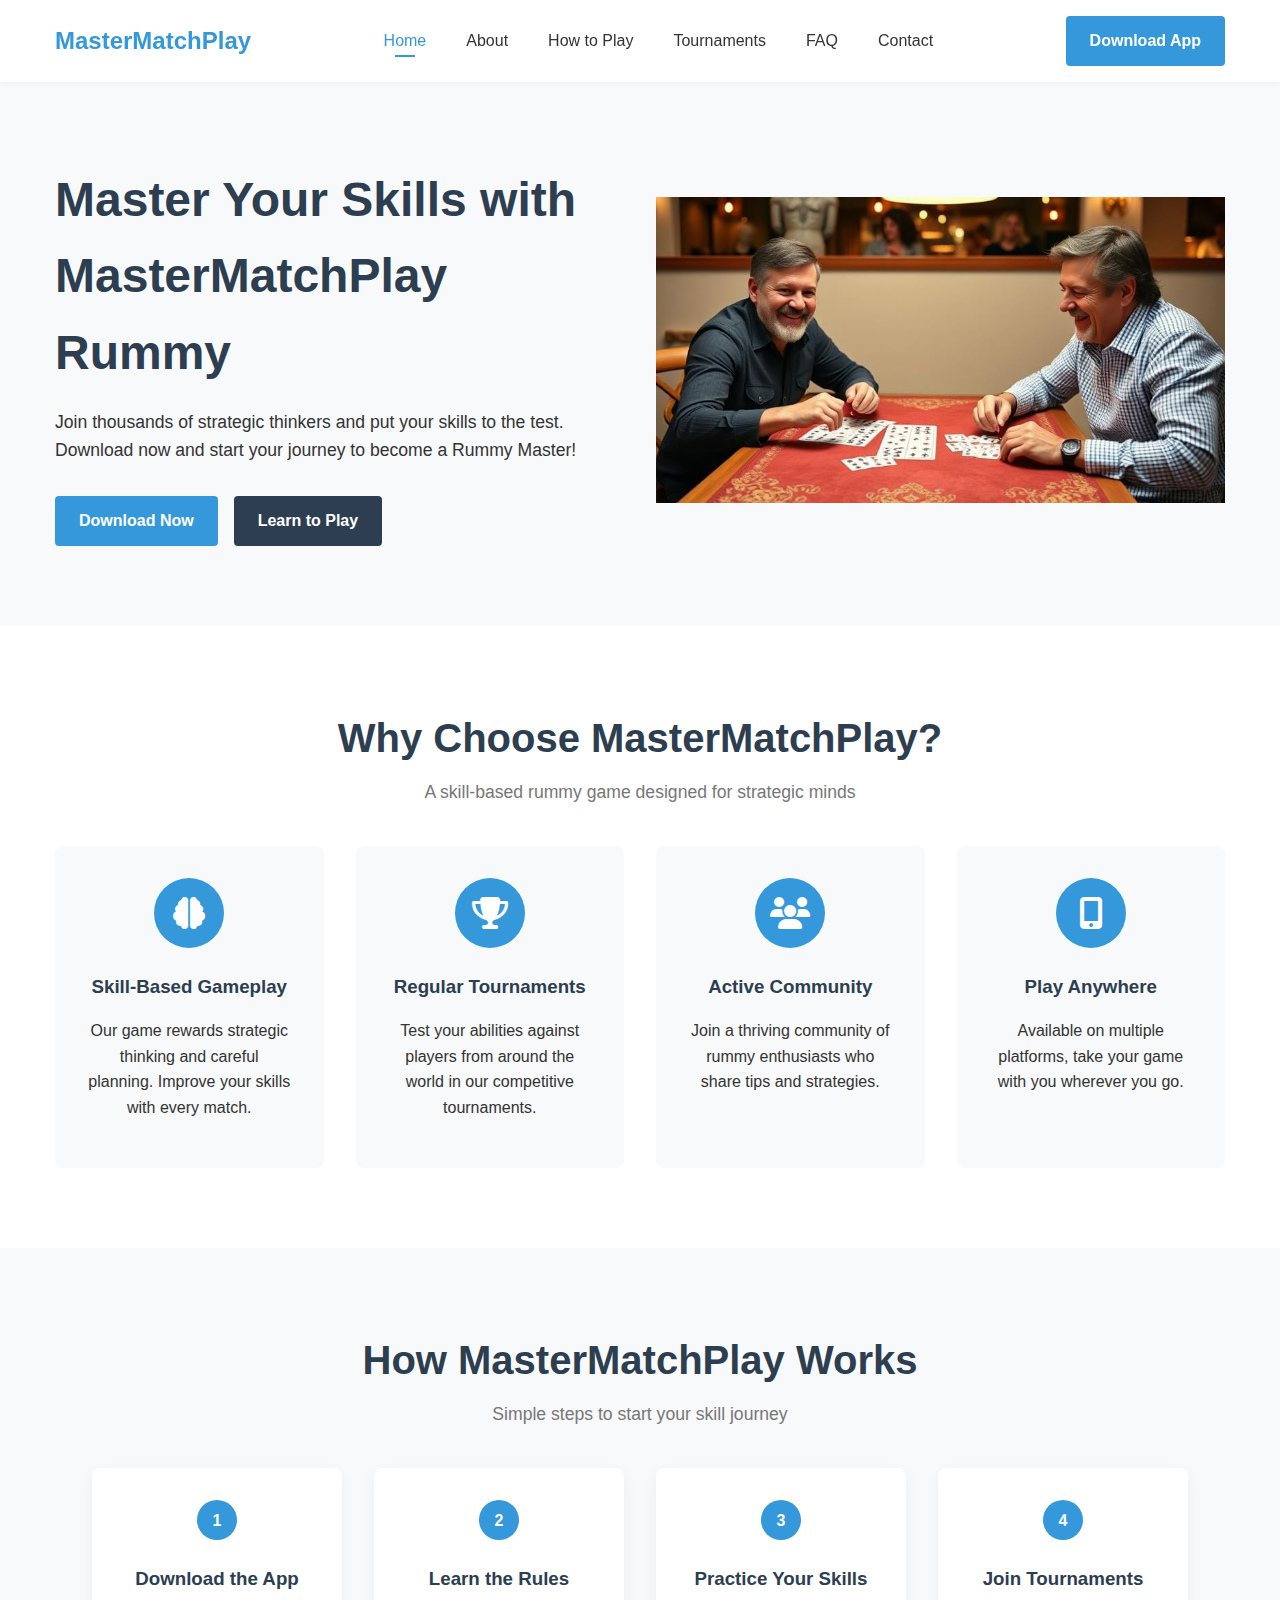
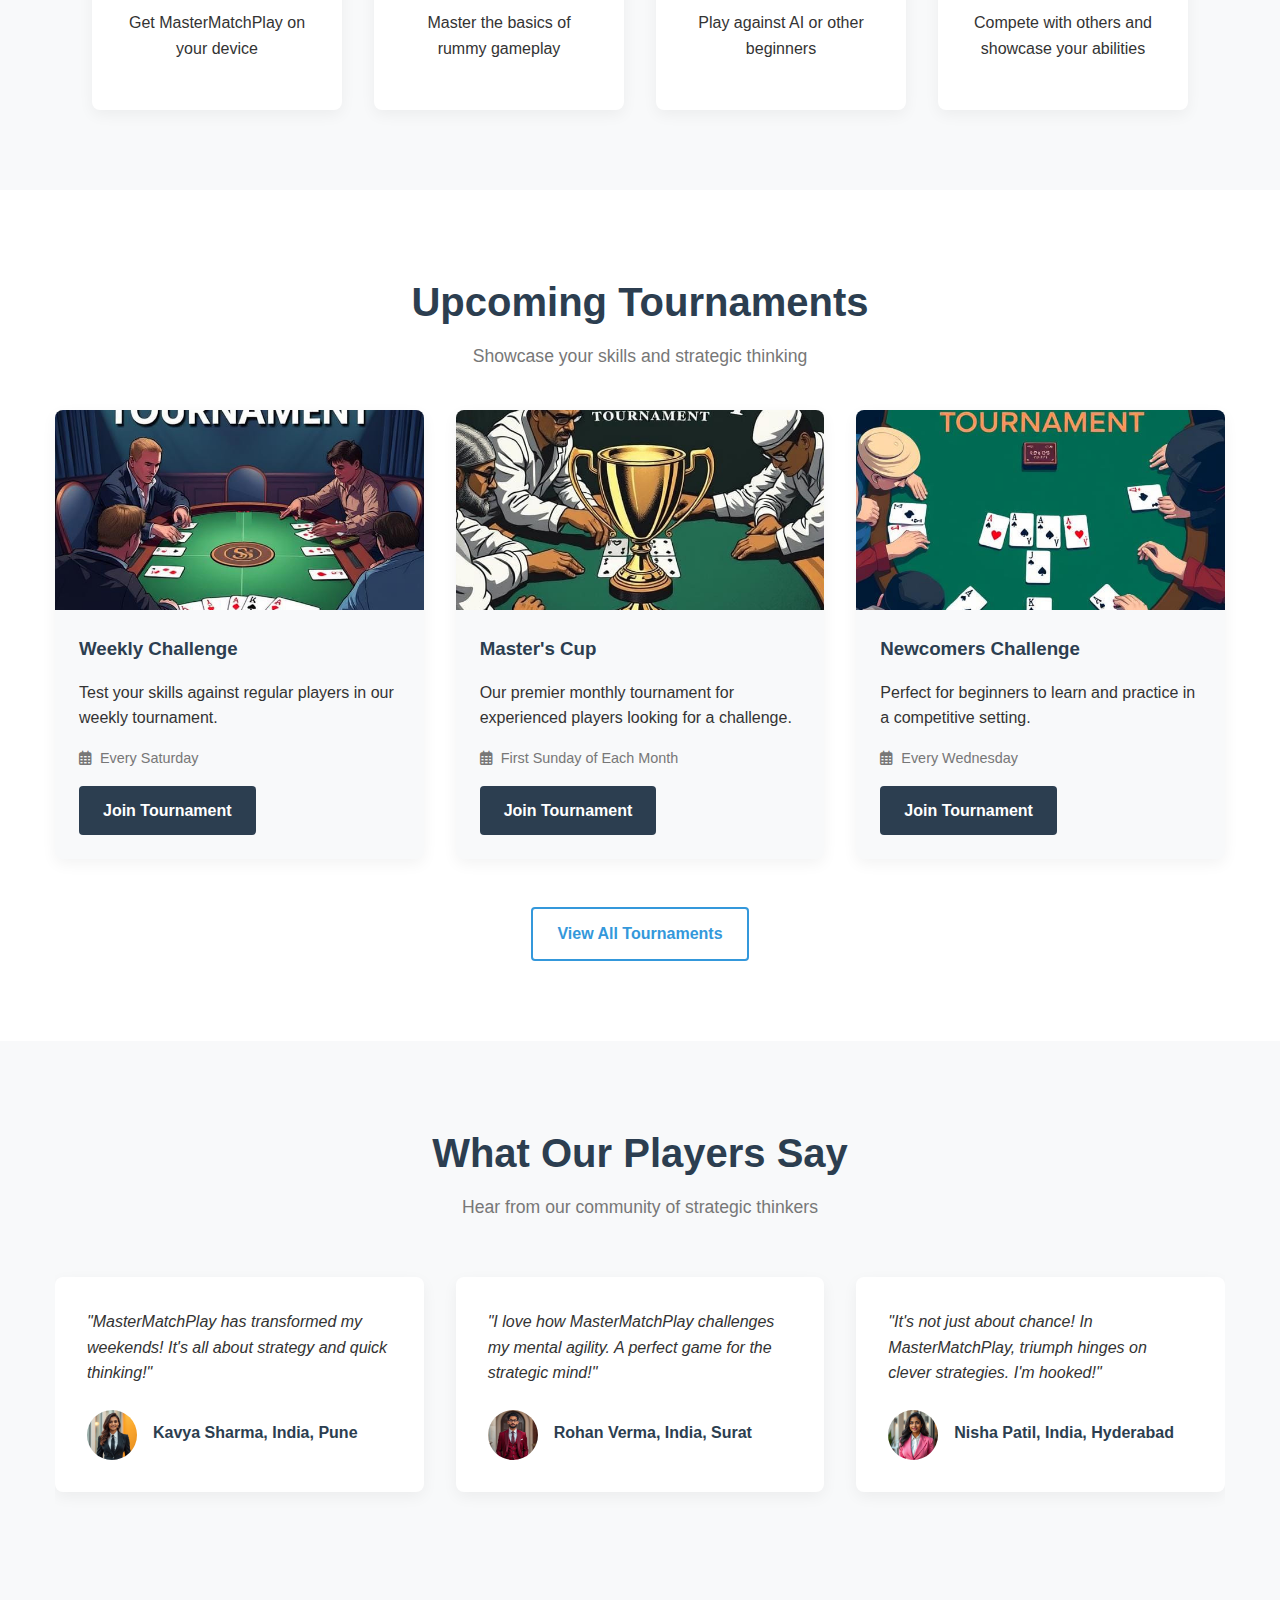
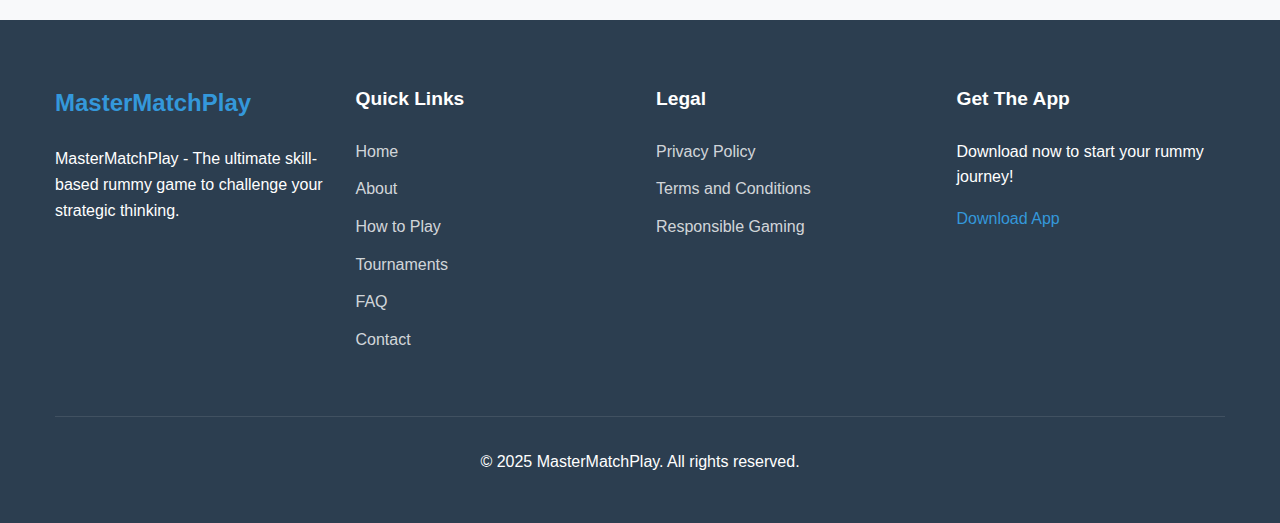
==== commit ccbd4438: "ываыва" ====
--- a/index.html
+++ b/index.html
@@ -51,12 +51,12 @@
                         <h1>Master Your Skills with MasterMatchPlay Rummy</h1>
                         <p>Join thousands of strategic thinkers and put your skills to the test. Download now and start your journey to become a Rummy Master!</p>
                         <div class="hero-btns">
-                            <a href="#download" class="btn btn-primary">Download Now</a>
+                            <a href="contact.html" class="btn btn-primary">Download Now</a>
                             <a href="how-to-play.html" class="btn btn-secondary">Learn to Play</a>
                         </div>
                     </div>
                     <div class="hero-image">
-                        <img src="images/hero-image.png" alt="MasterMatchPlay App Screenshot">
+                        <img src="img/game-1.jpg" alt="MasterMatchPlay App Screenshot">
                     </div>
                 </div>
             </div>
@@ -144,7 +144,7 @@
                 <div class="tournaments-grid">
                     <div class="tournament-card">
                         <div class="tournament-image">
-                            <img src="images/tournament-1.jpg" alt="Weekly Challenge Tournament">
+                            <img src="img/game-2.jpg" alt="Weekly Challenge Tournament">
                         </div>
                         <div class="tournament-content">
                             <h3>Weekly Challenge</h3>
@@ -160,7 +160,7 @@
                     </div>
                     <div class="tournament-card">
                         <div class="tournament-image">
-                            <img src="images/tournament-2.jpg" alt="Master's Cup Tournament">
+                            <img src="img/game-3.jpg" alt="Master's Cup Tournament">
                         </div>
                         <div class="tournament-content">
                             <h3>Master's Cup</h3>
@@ -176,7 +176,7 @@
                     </div>
                     <div class="tournament-card">
                         <div class="tournament-image">
-                            <img src="images/tournament-3.jpg" alt="Newcomers Tournament">
+                            <img src="img/game-4.jpg" alt="Newcomers Tournament">
                         </div>
                         <div class="tournament-content">
                             <h3>Newcomers Challenge</h3>
@@ -207,54 +207,43 @@
                 <div class="testimonials-slider">
                     <div class="testimonial-card">
                         <div class="testimonial-content">
-                            <p>"MasterMatchPlay has truly elevated my strategic thinking. The tournaments are challenging and rewarding!"</p>
+                            <p>"MasterMatchPlay has transformed my weekends! It's all about strategy and quick thinking!"</p>
                         </div>
                         <div class="testimonial-author">
                             <div class="author-avatar">
-                                <img src="images/testimonial-1.jpg" alt="Jane Smith">
+                                <img src="img/review-1.jpg" alt="Kavya Sharma">
                             </div>
                             <div class="author-info">
-                                <h4>Jane Smith</h4>
-                                <p>Playing since 2022</p>
+                                <h4>Kavya Sharma, India, Pune</h4>
                             </div>
                         </div>
                     </div>
                     <div class="testimonial-card">
                         <div class="testimonial-content">
-                            <p>"As someone who loves strategy games, MasterMatchPlay offers exactly the mental challenge I was looking for."</p>
+                            <p>"I love how MasterMatchPlay challenges my mental agility. A perfect game for the strategic mind!"</p>
                         </div>
                         <div class="testimonial-author">
                             <div class="author-avatar">
-                                <img src="images/testimonial-2.jpg" alt="Michael Johnson">
+                                <img src="img/review-2.jpg" alt="Rohan Verma">
                             </div>
                             <div class="author-info">
-                                <h4>Michael Johnson</h4>
-                                <p>Tournament Champion</p>
+                                <h4>Rohan Verma, India, Surat</h4>
                             </div>
                         </div>
                     </div>
                     <div class="testimonial-card">
                         <div class="testimonial-content">
-                            <p>"The skill progression in this game is amazing. I can feel my decision-making abilities improving with each match."</p>
+                            <p>"It's not just about chance! In MasterMatchPlay, triumph hinges on clever strategies. I'm hooked!"</p>
                         </div>
                         <div class="testimonial-author">
                             <div class="author-avatar">
-                                <img src="images/testimonial-3.jpg" alt="Sarah Williams">
+                                <img src="img/review-3.jpg" alt="Nisha Patil">
                             </div>
                             <div class="author-info">
-                                <h4>Sarah Williams</h4>
-                                <p>Casual Player</p>
-                            </div>
-                        </div>
-                    </div>
-                </div>
-                <div class="testimonial-controls">
-                    <button class="testimonial-prev" aria-label="Previous testimonial">
-                        <i class="fas fa-chevron-left"></i>
-                    </button>
-                    <button class="testimonial-next" aria-label="Next testimonial">
-                        <i class="fas fa-chevron-right"></i>
-                    </button>
+                                <h4>Nisha Patil, India, Hyderabad</h4>
+                            </div>
+                        </div>
+                    </div>
                 </div>
             </div>
         </section>
--- a/style.css
+++ b/style.css
@@ -799,16 +799,6 @@
     margin: 0 auto;
 }
 
-.timeline::after {
-    content: '';
-    position: absolute;
-    width: 2px;
-    background-color: var(--border-color);
-    top: 0;
-    bottom: 0;
-    left: 50%;
-    transform: translateX(-50%);
-}
 
 .timeline-item {
     padding: 10px 40px;
@@ -1367,6 +1357,95 @@
     transform: rotate(180deg);
 }
 
+.app-download-section {
+    background-color: #f8f9fa;
+    padding: 50px 20px;
+}
+
+.container {
+    max-width: 1200px;
+    margin: 0 auto;
+}
+
+/* Section Header */
+.section-header {
+    text-align: center;
+    margin-bottom: 40px;
+}
+
+.section-title {
+    font-size: 28px;
+    color: #333;
+}
+
+.section-subtitle {
+    font-size: 16px;
+    color: #666;
+}
+
+/* App Card Container */
+.app-card-container {
+    display: flex;
+    justify-content: space-around;
+    flex-wrap: wrap;
+    gap: 20px;
+}
+
+/* App Card */
+.app-card {
+    background: white;
+    border-radius: 15px;
+    box-shadow: 0 4px 20px rgba(0, 0, 0, 0.1);
+    text-align: center;
+    padding: 20px;
+    flex: 1 1 calc(30% - 40px); /* Flexbox to allow responsive scaling */
+    min-width: 250px; /* Minimum width for the cards */
+}
+
+.app-image {
+    width: 100%;
+    height: auto;
+    border-radius: 10px;
+}
+
+.app-title {
+    font-size: 20px;
+    color: #007bff;
+    margin: 15px 0 10px;
+}
+
+.app-description {
+    font-size: 14px;
+    color: #555;
+    margin-bottom: 20px;
+}
+
+.app-download-btn {
+    background-color: #007bff;
+    color: white;
+    padding: 10px 20px;
+    text-decoration: none;
+    border-radius: 5px;
+    transition: background-color 0.3s;
+}
+
+.app-download-btn:hover {
+    background-color: #0056b3;
+}
+
+/* Responsive Styles */
+@media (max-width: 768px) {
+    .app-card-container {
+        flex-direction: column;
+        align-items: center;
+    }
+
+    .app-card {
+        flex: 1 1 100%; /* Full width on smaller screens */
+        margin-bottom: 20px;
+    }
+}
+
 .faq-answer {
     padding: 0 1.5rem;
     max-height: 0;
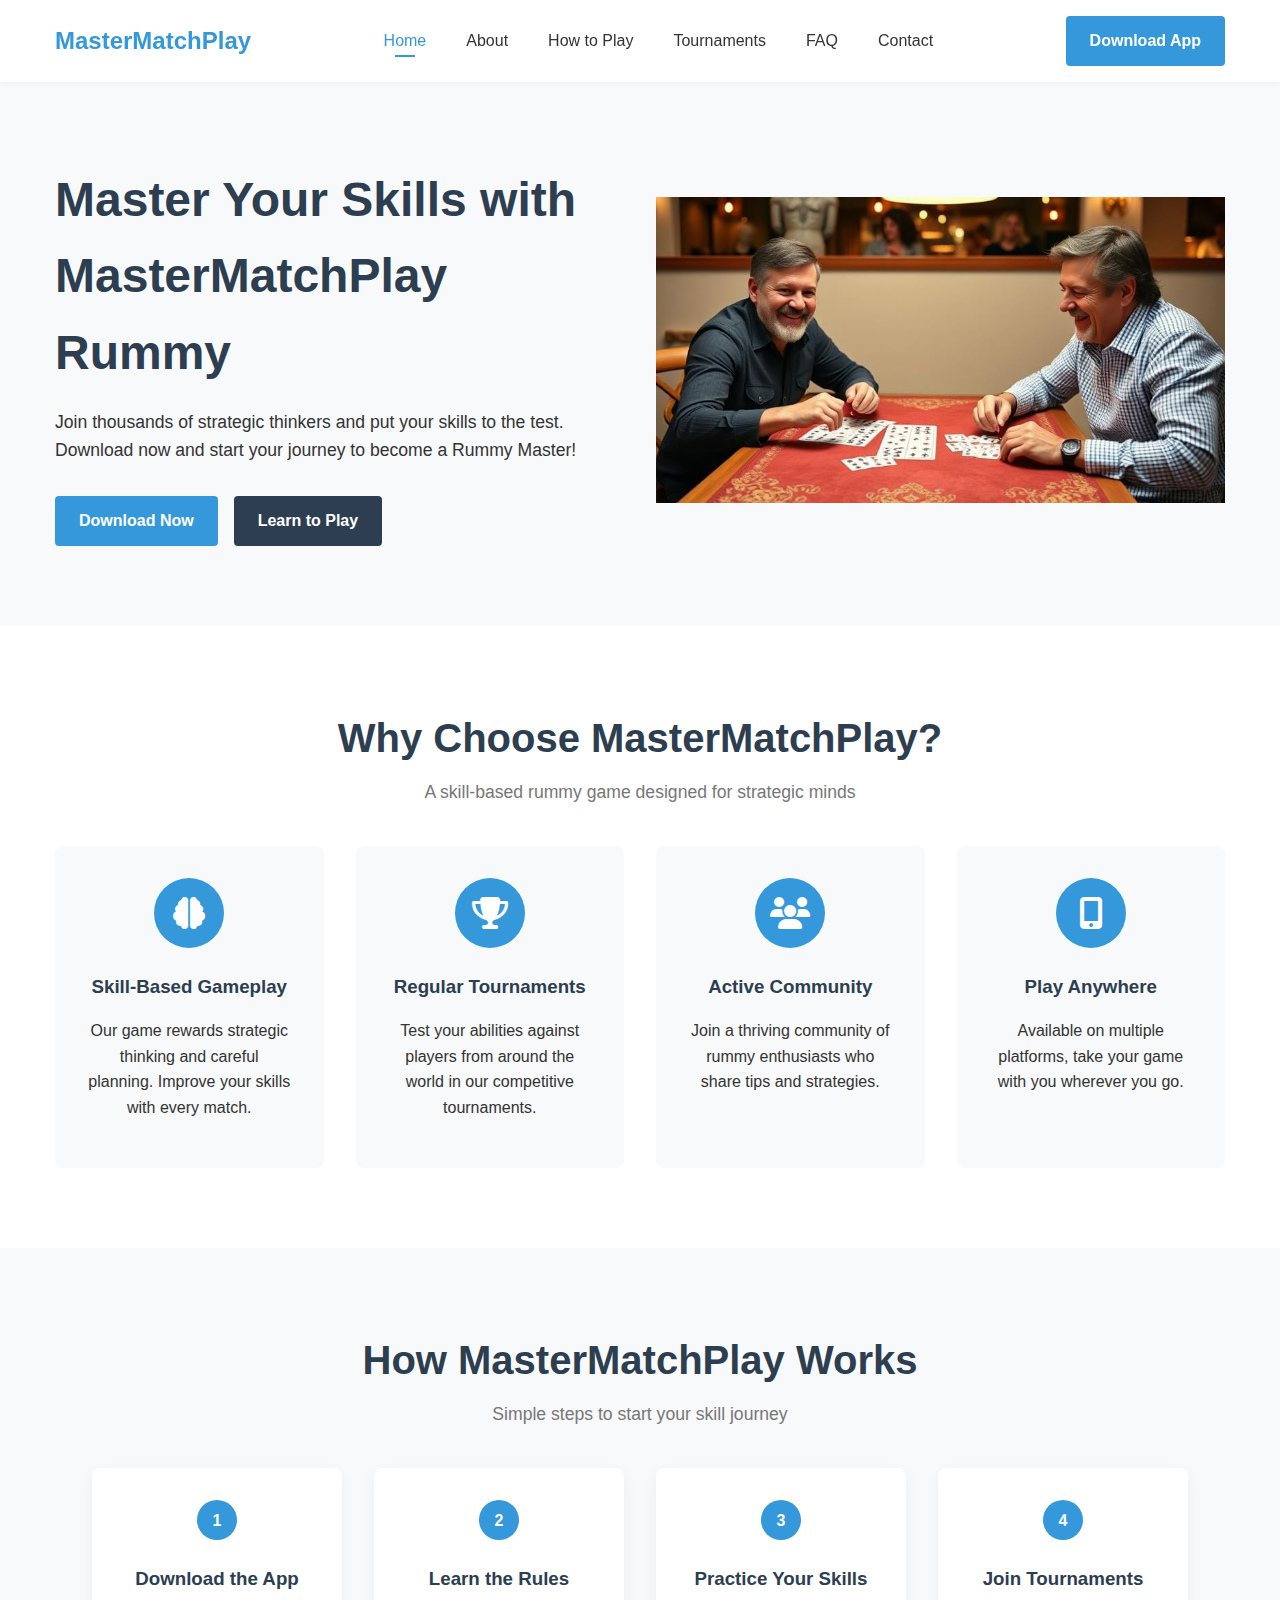
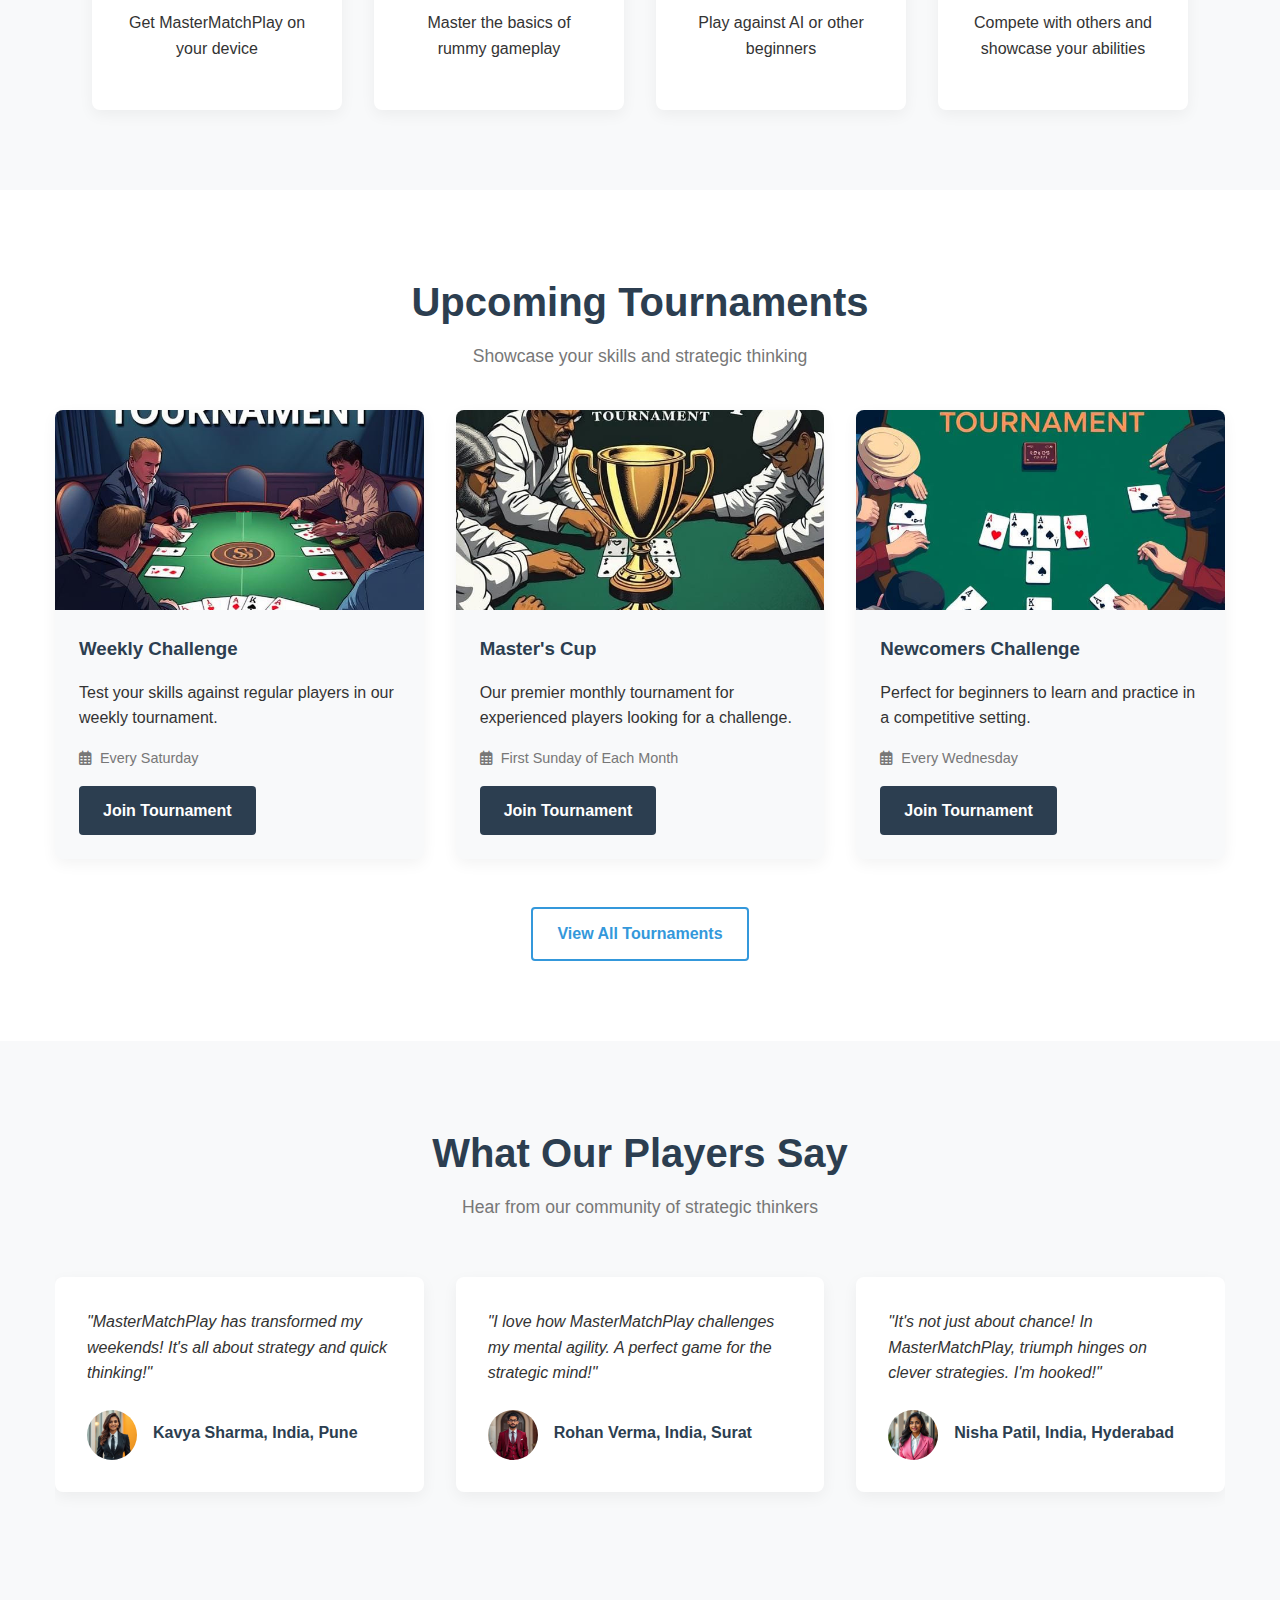
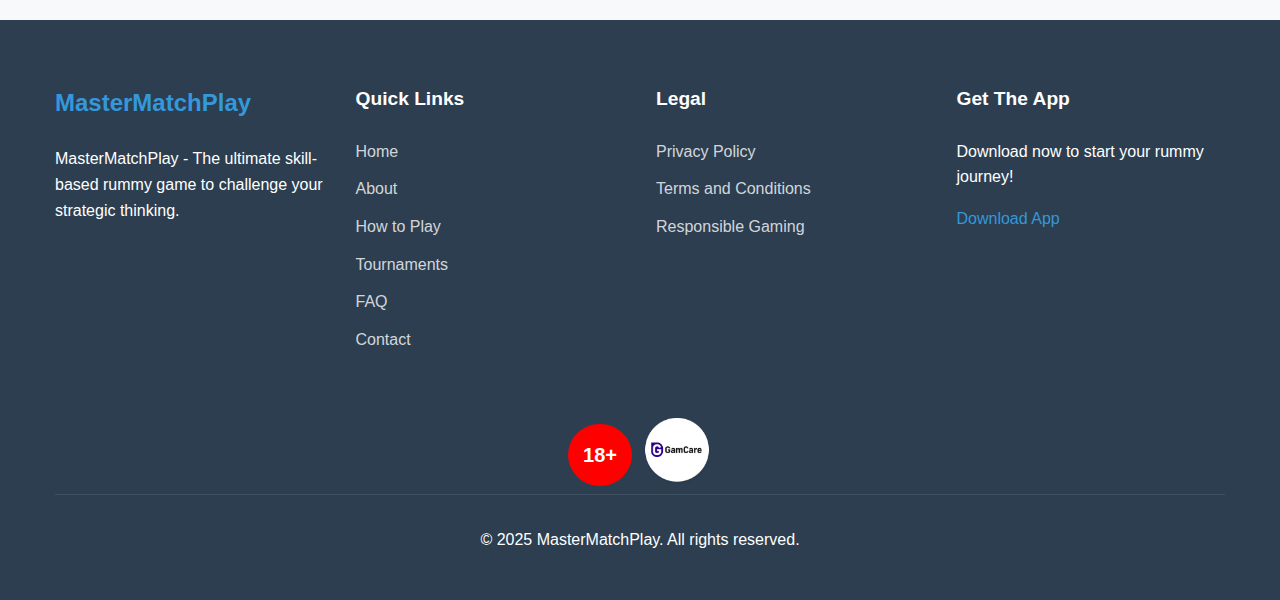
==== commit 40890049: "fix" ====
--- a/index.html
+++ b/index.html
@@ -16,13 +16,13 @@
         <div class="container">
             <div class="header-content">
                 <div class="logo">
-                    <a href="index.html" class="logo-link">
+                    <a href="/" class="logo-link">
                         MasterMatchPlay
                     </a>
                 </div>
                 <nav class="main-nav">
                     <ul class="nav-list">
-                        <li class="nav-item"><a href="index.html" class="nav-link active">Home</a></li>
+                        <li class="nav-item"><a href="/" class="nav-link active">Home</a></li>
                         <li class="nav-item"><a href="about.html" class="nav-link">About</a></li>
                         <li class="nav-item"><a href="how-to-play.html" class="nav-link">How to Play</a></li>
                         <li class="nav-item"><a href="tournaments.html" class="nav-link">Tournaments</a></li>
@@ -155,7 +155,7 @@
                                     <span>Every Saturday</span>
                                 </div>
                             </div>
-                            <a href="tournaments.html" class="btn btn-secondary">Join Tournament</a>
+                            <a href="contact.html" class="btn btn-secondary">Join Tournament</a>
                         </div>
                     </div>
                     <div class="tournament-card">
@@ -171,7 +171,7 @@
                                     <span>First Sunday of Each Month</span>
                                 </div>
                             </div>
-                            <a href="tournaments.html" class="btn btn-secondary">Join Tournament</a>
+                            <a href="contact.html" class="btn btn-secondary">Join Tournament</a>
                         </div>
                     </div>
                     <div class="tournament-card">
@@ -187,7 +187,7 @@
                                     <span>Every Wednesday</span>
                                 </div>
                             </div>
-                            <a href="tournaments.html" class="btn btn-secondary">Join Tournament</a>
+                            <a href="contact.html" class="btn btn-secondary">Join Tournament</a>
                         </div>
                     </div>
                 </div>
@@ -255,7 +255,7 @@
             <div class="footer-content">
                 <div class="footer-column">
                     <div class="footer-logo">
-                        <a href="index.html" class="logo-link">
+                        <a href="/" class="logo-link">
                         MasterMatchPlay
                     </a>
                     </div>
@@ -265,7 +265,7 @@
                 <div class="footer-column">
                     <h3>Quick Links</h3>
                     <ul class="footer-links">
-                        <li><a href="index.html">Home</a></li>
+                        <li><a href="/">Home</a></li>
                         <li><a href="about.html">About</a></li>
                         <li><a href="how-to-play.html">How to Play</a></li>
                         <li><a href="tournaments.html">Tournaments</a></li>
@@ -281,6 +281,7 @@
                         <li><a href="responsible-gaming.html">Responsible Gaming</a></li>
                     </ul>
                 </div>
+                
                 <div class="footer-column">
                     <h3>Get The App</h3>
                     <p>Download now to start your rummy journey!</p>
@@ -291,6 +292,11 @@
                     </div>
                 </div>
             </div>
+            <div class="gam" >
+                <div class="cirle" >18+</div>
+                <a href="https://www.gamcare.org.uk/" target="_blank"><img class="img18" src="img/ga-care.png" alt="img" ></a>
+            </div>
+            
             <div class="footer-bottom">
                 <p>&copy; 2025 MasterMatchPlay. All rights reserved.</p>
             </div>
--- a/style.css
+++ b/style.css
@@ -1,3 +1,4 @@
+
 
 /* Reset and Base Styles */
 * {
@@ -35,6 +36,7 @@
     --sidebar-accent-foreground: 240 5.9% 10%;
     --sidebar-border: 220 13% 91%;
     --sidebar-ring: 217.2 91.2% 59.8%;
+    --white: #FFFFFF;
 
     /* Custom Colors */
     --primary-color: #2C3E50;
@@ -1534,7 +1536,7 @@
     }
 
     .hero-text h1, .page-header h1 {
-        font-size: 2.5rem;
+        font-size: 2rem;
     }
 
     .testimonial-card {
@@ -1632,3 +1634,166 @@
         margin-bottom: 1rem;
     }
 }
+.contact-form-block {
+    max-width: 1200px;
+    margin: 100px auto 50px;
+    padding: 2rem;
+}
+
+.contact-form-container {
+    display: flex;
+    gap: 2rem;
+    background: var(--white);
+    border-radius: 15px;
+    overflow: hidden;
+    box-shadow: var(--shadow);
+}
+
+.form-image {
+    flex: 1;
+    min-width: 300px;
+}
+
+.form-image img {
+    width: 100%;
+    height: 100%;
+    object-fit: cover;
+}
+
+.form-content {
+    flex: 1;
+    padding: 2rem;
+    background: rgb(70, 69, 69);
+    color: var(--white);
+}
+
+.form-content h1 {
+    font-size: 2rem;
+    margin-bottom: 1.5rem;
+    color: var(--white);
+}
+
+.form-content input,
+.form-content textarea {
+    width: 100%;
+    padding: 1rem;
+    margin-bottom: 1rem;
+    border: none;
+    border-radius: 5px;
+    background: rgba(255, 255, 255, 0.1);
+    color: var(--white);
+    transition: var(--transition);
+}
+
+.form-content input::placeholder,
+.form-content textarea::placeholder {
+    color: rgba(255, 255, 255, 0.7);
+}
+
+.form-content input:focus,
+.form-content textarea:focus {
+    background: rgba(255, 255, 255, 0.2);
+    outline: none;
+}
+
+.form-content label {
+    display: block;
+    margin-bottom: 0.5rem;
+    color: var(--white);
+}
+
+.checkbox {
+    display: flex;
+    align-items: center;
+    margin: 1rem 0;
+}
+
+.checkbox input {
+    width: auto;
+    padding: 0;
+    margin: 0;
+    margin-right: 0.5rem;
+}
+
+.checkbox label {
+    margin: 0;
+}
+
+.checkbox label a {
+    color: var(--secondary-color);
+    text-decoration: none;
+    transition: var(--transition);
+}
+
+.checkbox label a:hover {
+    color: var(--accent-color);
+}
+
+.form-content button {
+    width: 100%;
+    padding: 1rem;
+    background: var(--secondary-color);
+    color: var(--white);
+    border: none;
+    border-radius: 5px;
+    cursor: pointer;
+    font-size: 1.1rem;
+    transition: var(--transition);
+}
+
+.form-content button:hover {
+    background: var(--accent-color);
+    transform: translateY(-2px);
+}
+
+/* Адаптивность для контактной формы */
+@media (max-width: 768px) {
+    .contact-form-container {
+        flex-direction: column;
+    }
+    
+    .form-image {
+        min-width: 100%;
+        height: 200px;
+    }
+    
+    .form-content {
+        padding: 1.5rem;
+    }
+    
+    .form-content h1 {
+        font-size: 1.5rem;
+    }
+}
+
+
+.faq-answer {
+    display: none;
+    transition: all 0.3s ease;
+}
+
+.faq-item.active .faq-answer {
+    display: block;
+}
+
+
+
+.content-block-sections {
+    display: none;
+}
+
+.content-block-sections.active {
+    display: block;
+}
+
+
+.gam{
+    display: flex; margin-top: 20px; align-items: center; gap: 10px; justify-content: center;
+  }
+  .cirle{
+    color: white; background-color: red; border-radius: 100%; padding: 15px;font-size: 20px; font-weight: 700;
+
+  }
+  .img18{
+    max-width: 70px;
+  }